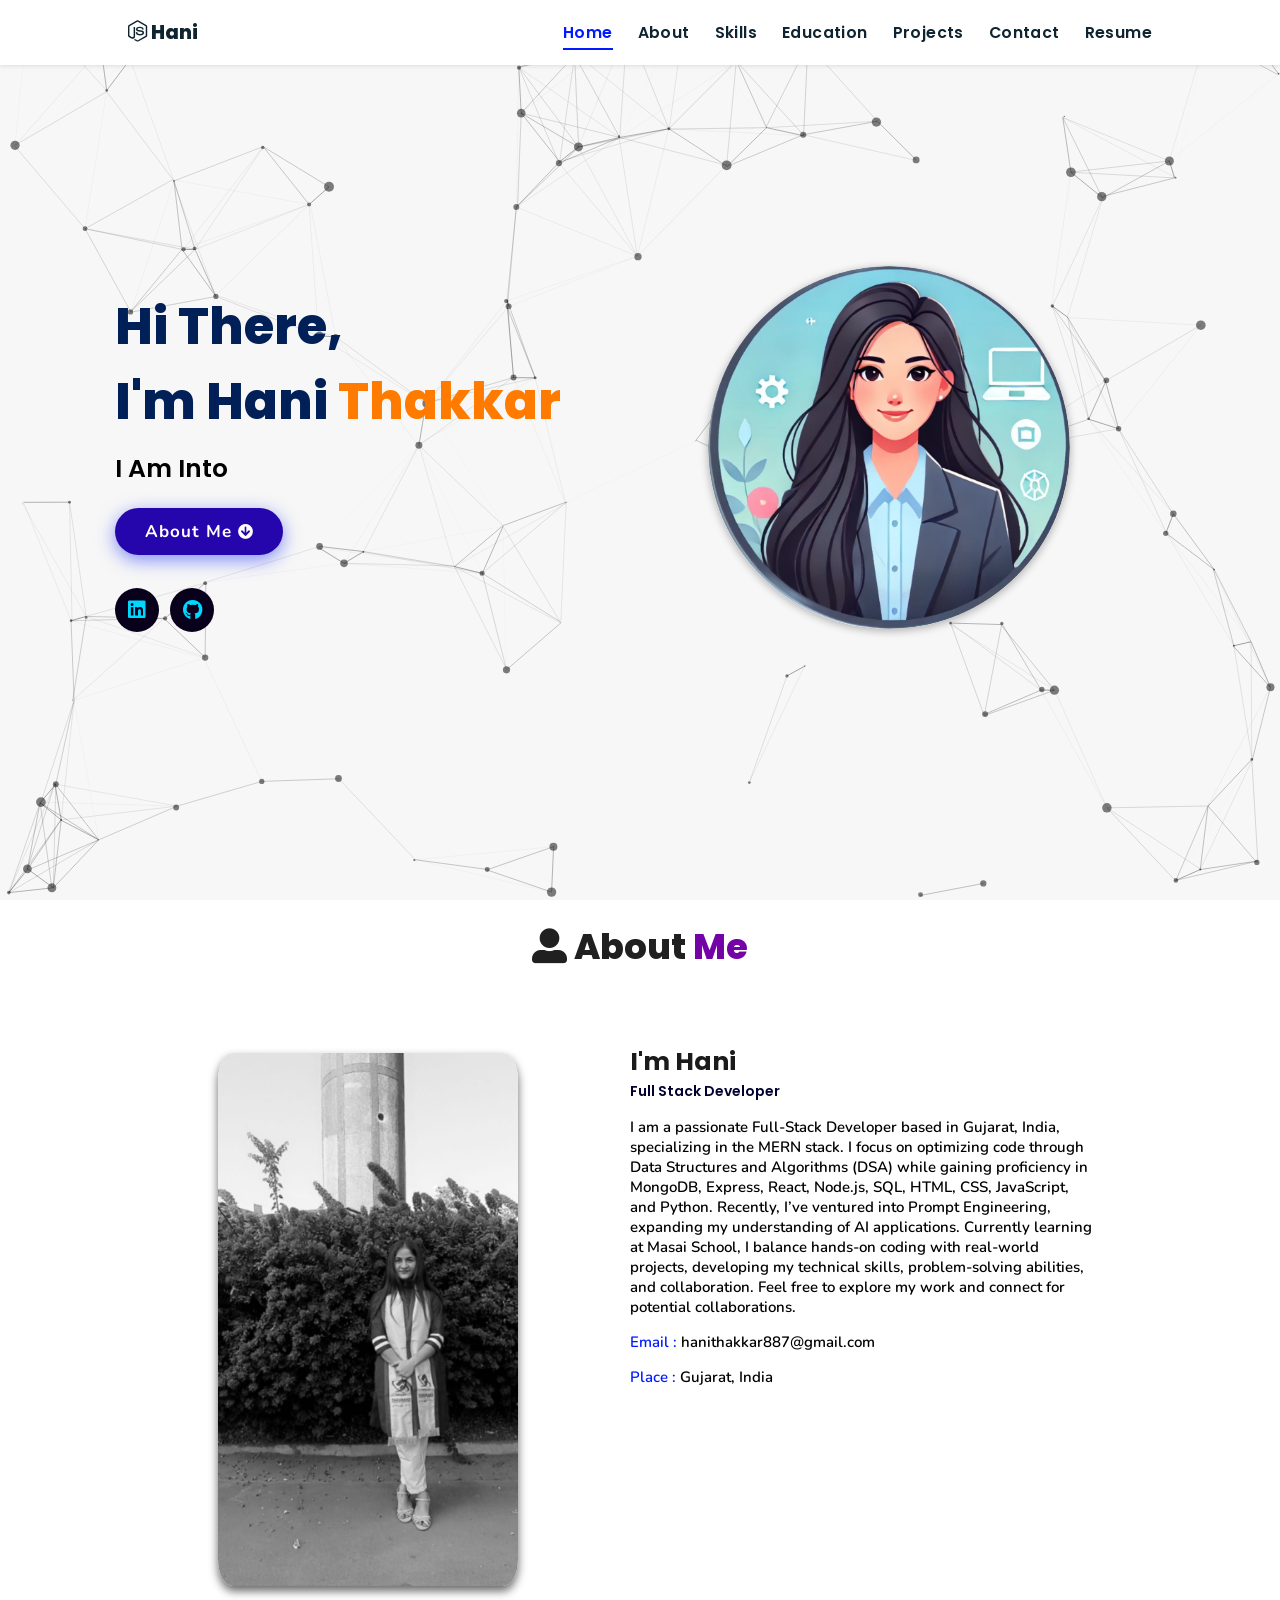
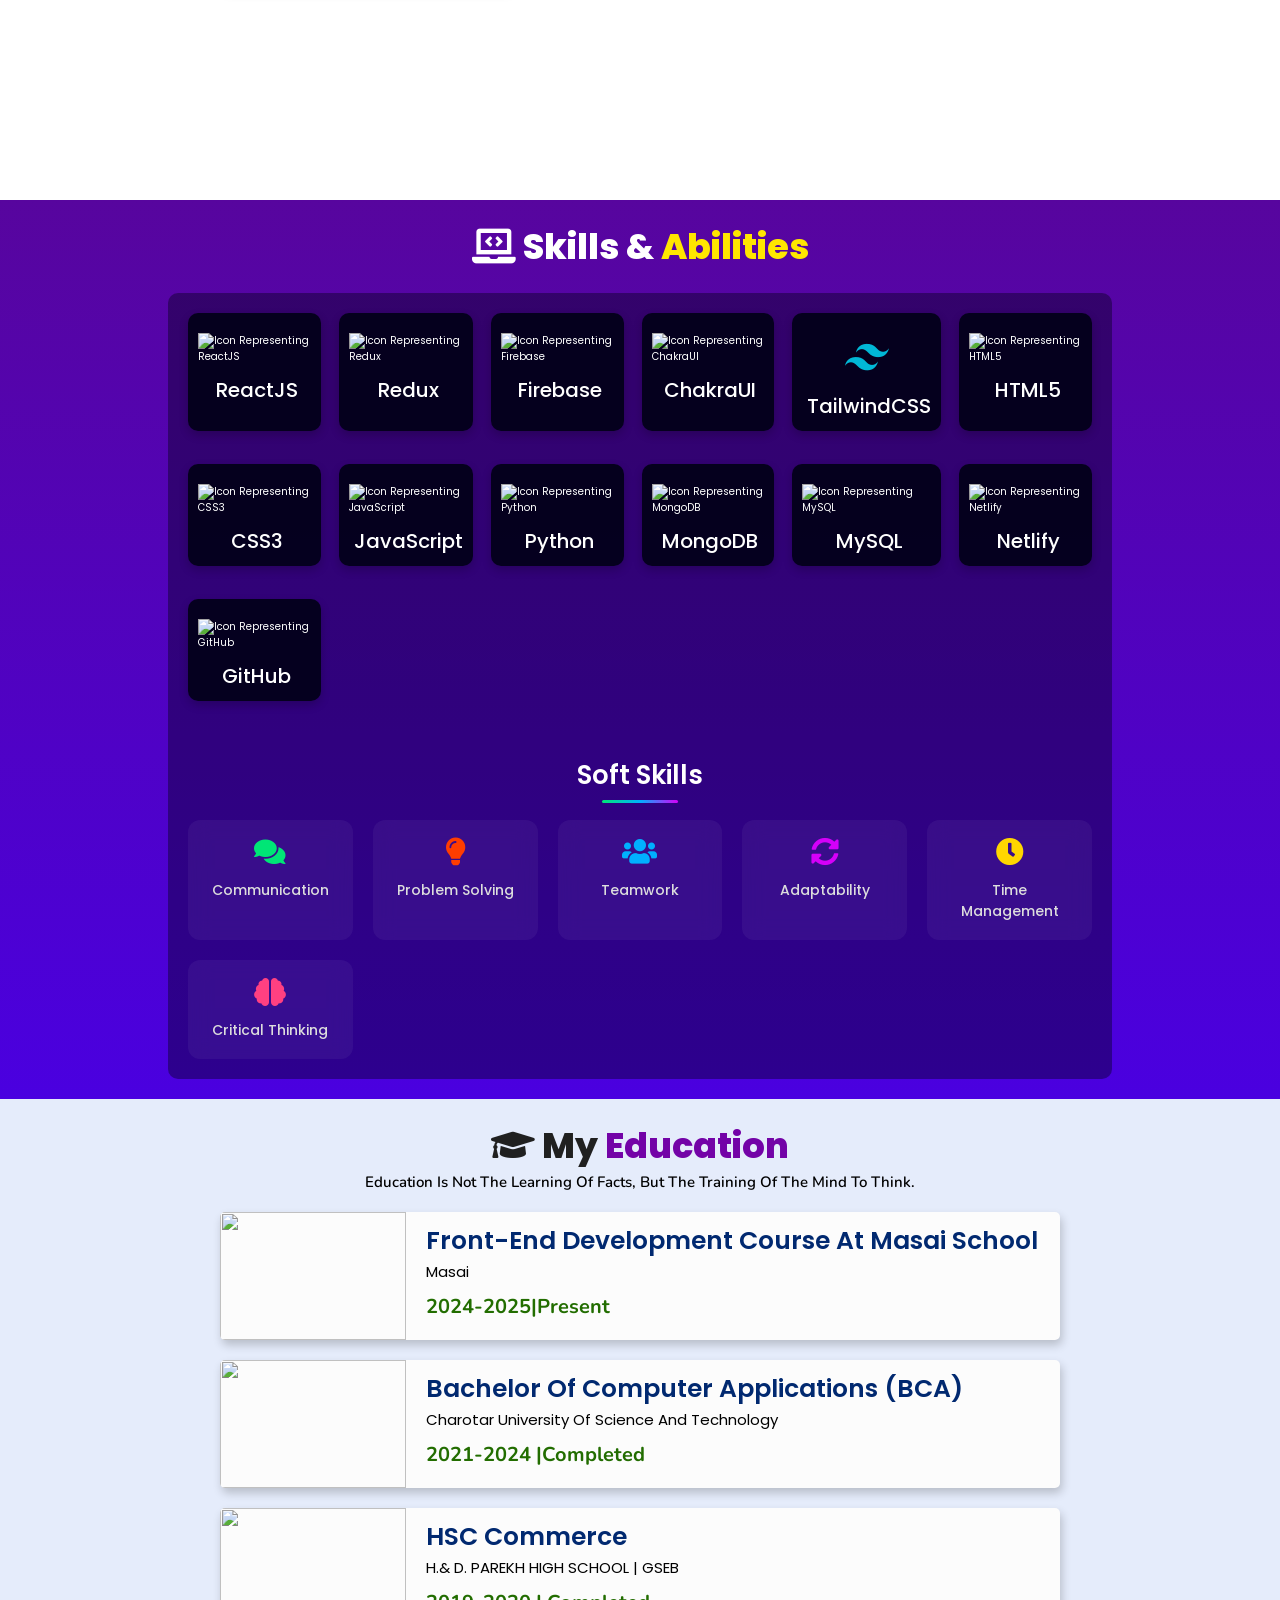
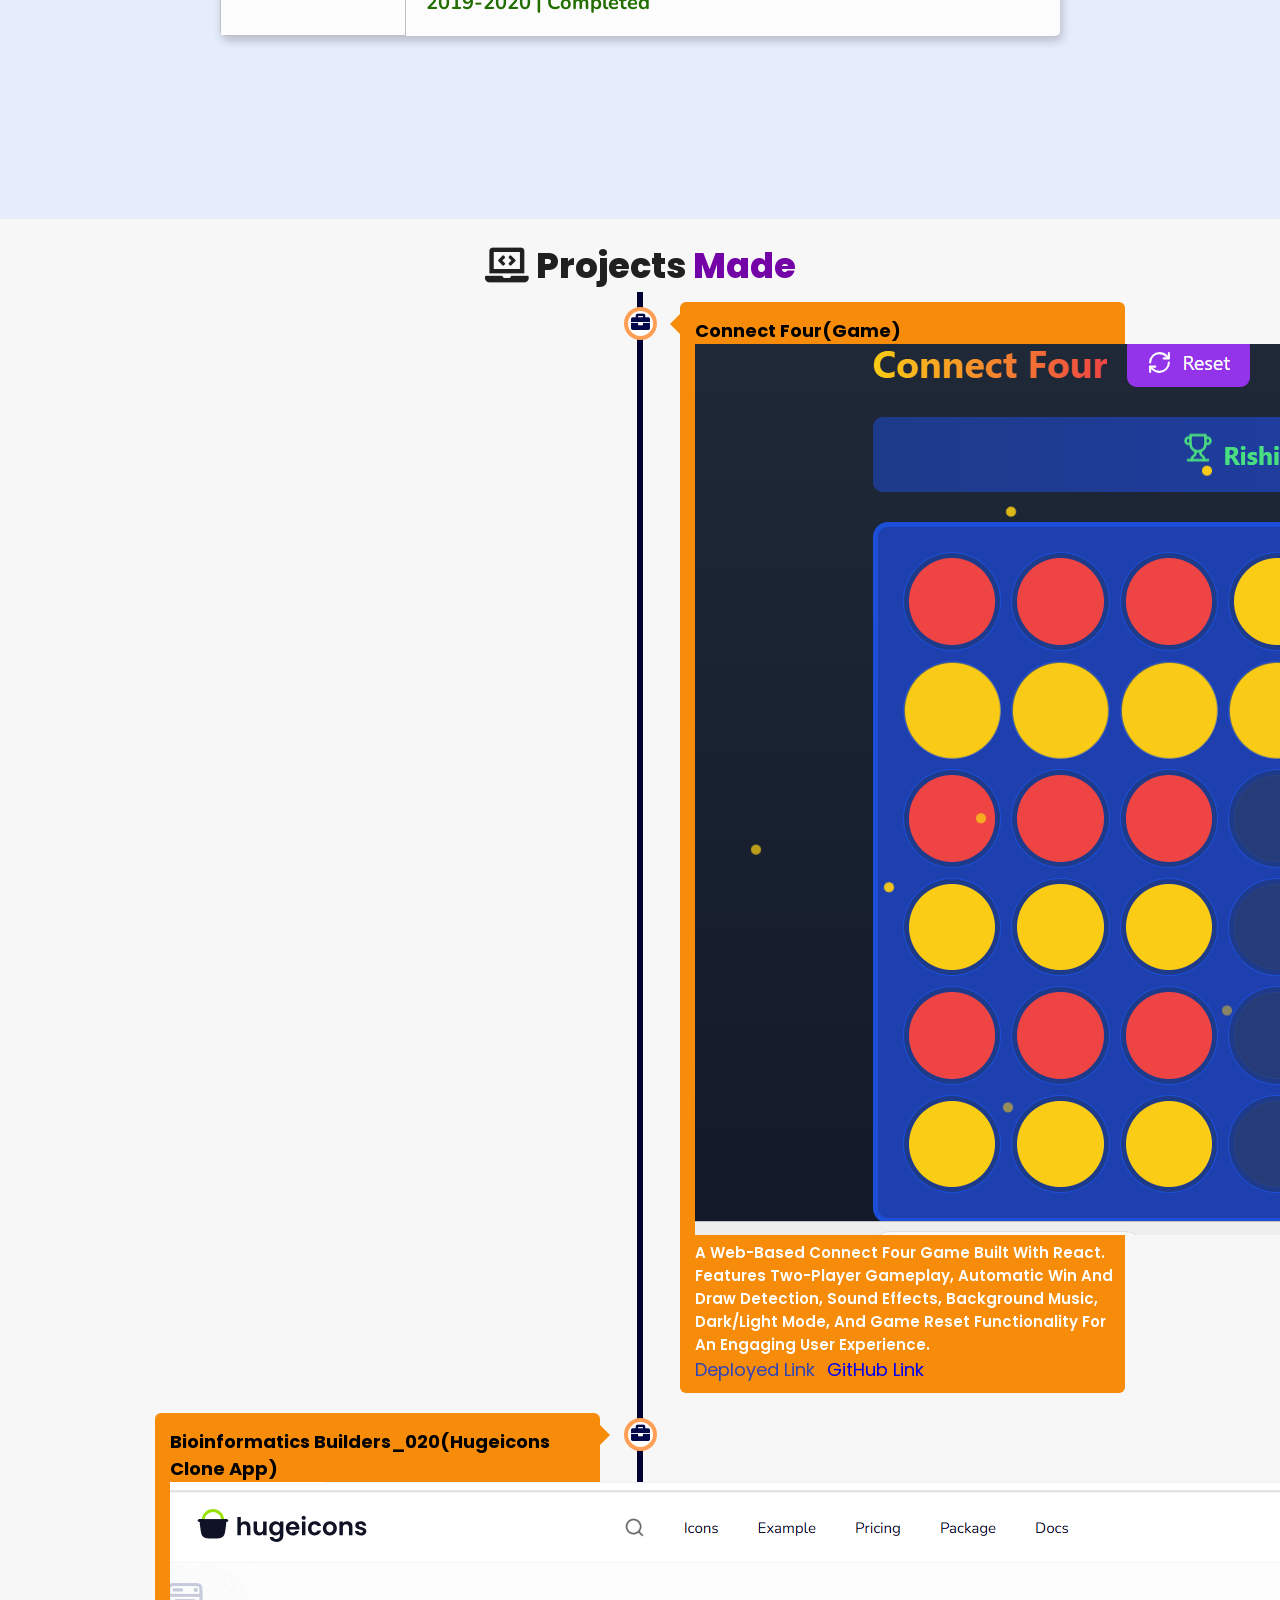
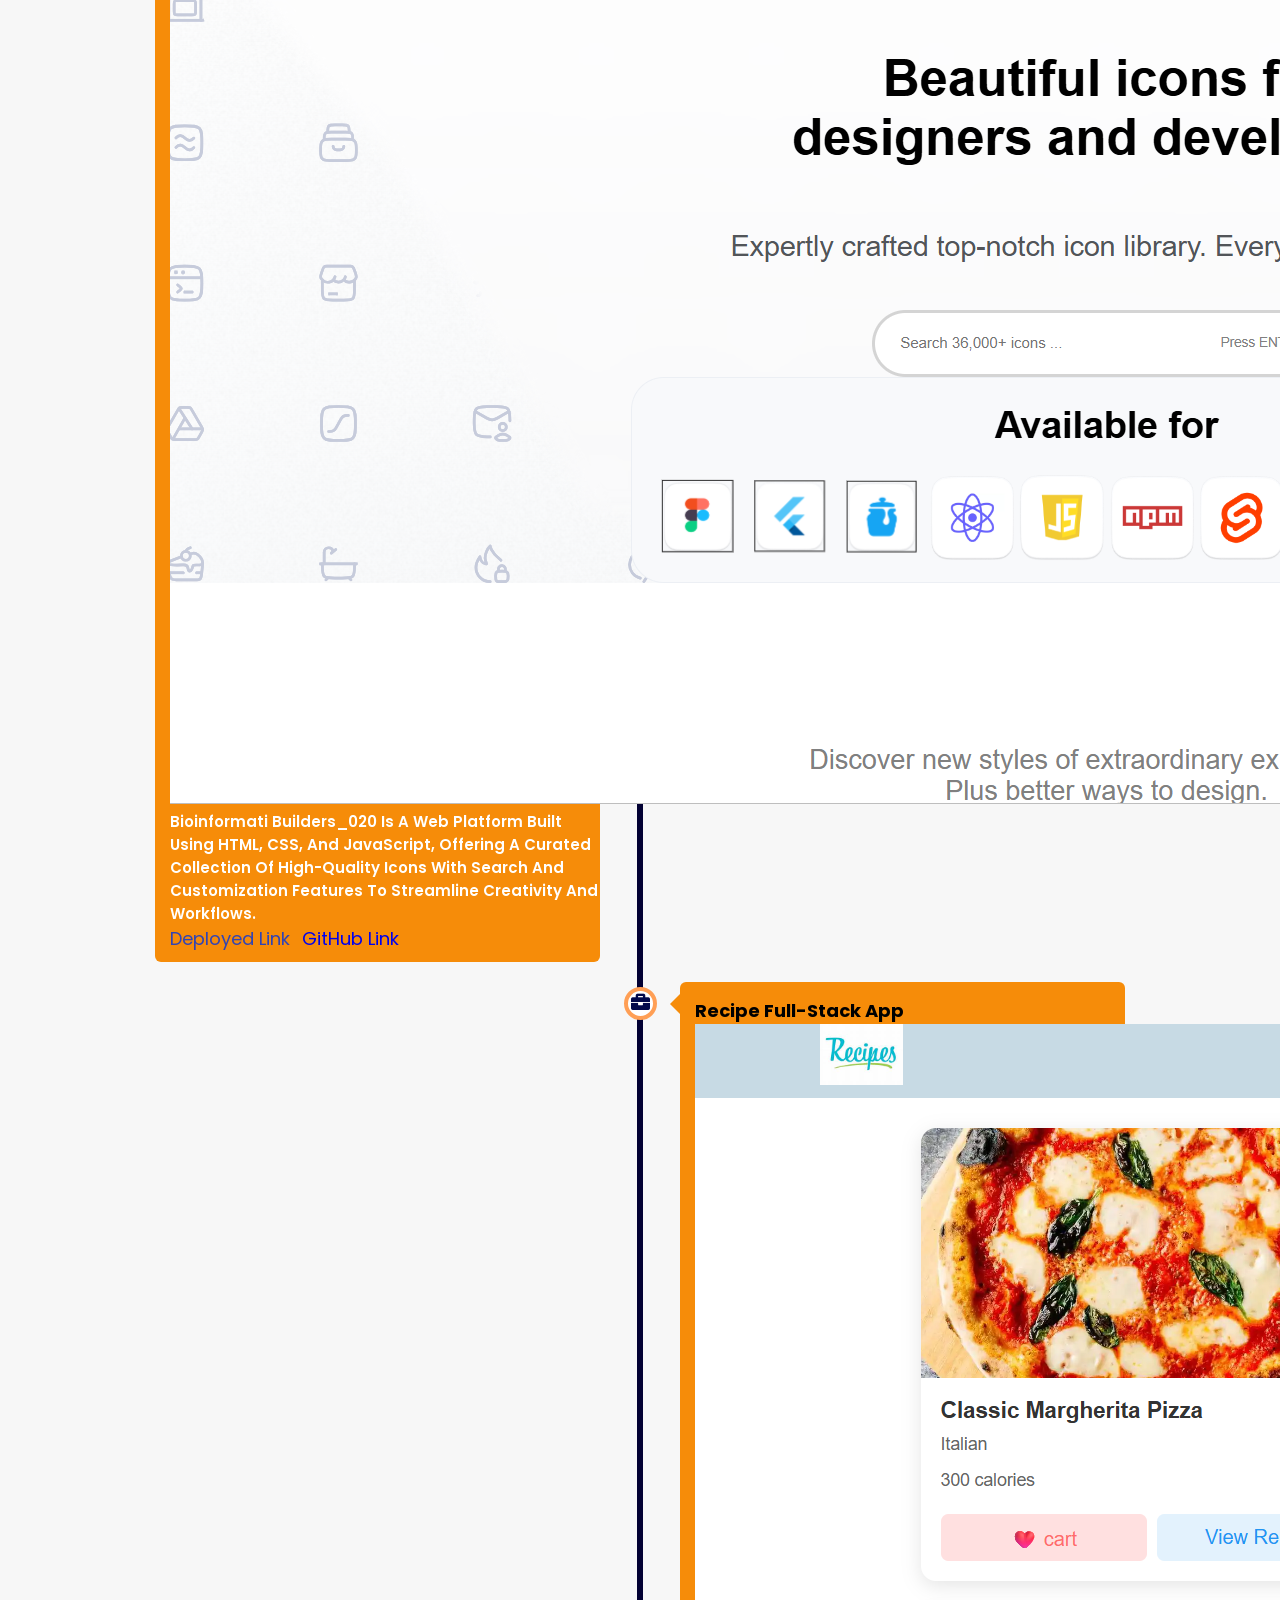
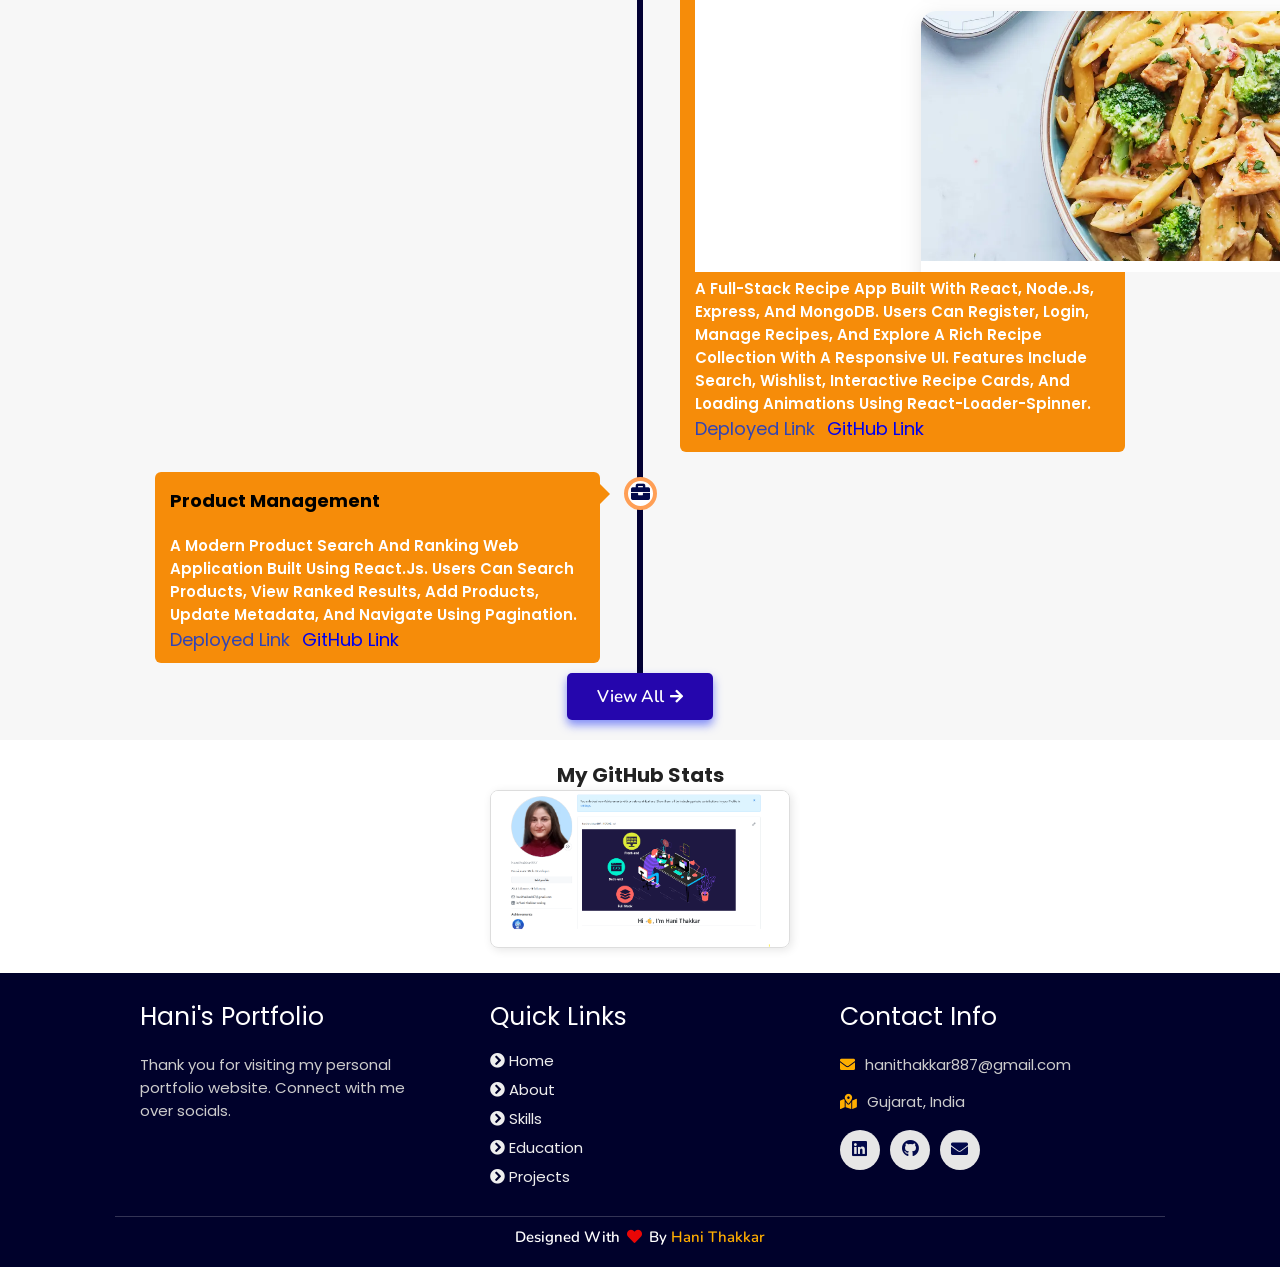
==== index.html @ 08db770b "Update index.html" ====
<!DOCTYPE html>
<html lang="en">
<head>
  <meta charset="UTF-8">
  <meta http-equiv="X-UA-Compatible" content="IE=edge">
  <meta name="viewport" content="width=device-width, initial-scale=1.0">
  <meta name="keywords" content="Hani Thakkar, portfolio, Hani, full stack dev, personal portfolio, portfolio design, portfolio website, personal portfolio" />
  <meta name="description" content="Welcome to Hani Thakkar's Portfolio. Full-Stack Web Developer and Android App Developer" />
  <!-- Custom CSS -->
  <link rel="stylesheet" href="./assets/css/style.css">
  <!-- Font Awesome -->
  <script src="https://kit.fontawesome.com/ba90694c48.js" crossorigin="anonymous"></script>
  <!-- <link rel="stylesheet" href="https://cdnjs.cloudflare.com/ajax/libs/font-awesome/5.15.3/css/all.min.css" integrity="sha512-iBBXm8fW90+nuLcSKlbmrPcLa0OT92xO1BIsZ+ywDWZCvqsWgccV3gFoRBv0z+8dLJgyAHIhR35VZc2oM/gI1w==" crossorigin="anonymous" referrerpolicy="no-referrer" /> -->
  <!-- Favicon -->
  <link id='favicon' rel="shortcut icon" href="./assets/images/favicon.jpg" type="image/x-png">
  <title>Portfolio | Hani Thakkar</title>

  <!-- <script src="https://cdn.tailwindcss.com"></script> -->
   
  <link rel="stylesheet" href="https://cdnjs.cloudflare.com/ajax/libs/font-awesome/5.15.3/css/all.min.css"></link>
  <script src="https://cdnjs.cloudflare.com/ajax/libs/three.js/r121/three.min.js"></script>
  <script src="https://cdn.jsdelivr.net/npm/vanta@latest/dist/vanta.globe.min.js"></script>
  <!-- <script src="https://cdn.tailwindcss.com"></script> -->
  <link href="https://cdn.jsdelivr.net/npm/tailwindcss@2.2.19/dist/tailwind.min.css" rel="stylesheet">

  <!-- <style>
    
    .contact-button {
            position: absolute;
            transition: transform 0.1s ease, width 0.3s ease, height 0.3s ease;
            width: 150px;
            height: 150px;
            border-radius: 50%;
            display: flex;
            align-items: center;
            justify-content: center;
            text-align: center;
            background-color: #0077ff;
            color: white;
            font-size: 1.25rem;
            font-weight: bold;
            box-shadow: 0 10px 15px rgba(0, 0, 0, 0.1);
            background: linear-gradient(45deg, #ff6b6b, #f06595, #cc5de8, #845ef7, #5c7cfa, #339af0, #22b8cf, #20c997, #51cf66, #94d82d, #fcc419, #ff922b);
            background-size: 300% 300%;
            animation: gradient 5s ease infinite;
        }

        @keyframes gradient {
            0% { background-position: 0% 50%; }
            50% { background-position: 100% 50%; }
            100% { background-position: 0% 50%; }
        }

        @media (max-width: 640px) {
            .contact-button {
                width: 100px;
                height: 100px;
                font-size: 1rem;
            }
        }

        
  </style> -->

</head>
<body >

<!-- pre loader -->
<!-- <div class="loader-container">
  <img draggable="false" src="./assets/images/preloader.gif" alt="">
</div> -->

<!-- navbar starts -->
<header>
        <a href="#home" class="logo"><i class="fab fa-node-js"></i> Hani</a>

        <div id="menu" class="fas fa-bars"></div>
        <nav class="navbar">
            <ul>
            <li><a class="active" href="#home">Home</a></li>
            <li><a href="#about">About</a></li>
            <li><a href="#skills">Skills</a></li>
            <li><a href="#education">Education</a></li>
            <!-- <li><a href="#work">Work</a></li> -->
            <li><a href="#experience">Projects</a></li>
            <li><a href="#footer">Contact</a></li>
            <li>
  <a href="https://drive.google.com/file/d/1FKOE-YZxPHnii_GoGurIw9ZRxdlHC3jR/view" target="_blank" >
    Resume
  </a>
</li>
            </ul>
        </nav>
</header>
<!-- navbar ends -->


<!-- hero section starts -->
<section class="home" id="home">
    <div id="particles-js"></div>

    <div class="content">
    <h2>Hi There,<br/> I'm Hani <span>Thakkar</span></h2>
    <p>i am into <span class="typing-text"></span></p>
    <a href="#about" class="btn"><span>About Me</span>
      <i class="fas fa-arrow-circle-down"></i>
    </a>
    <div class="socials">
        <ul class="social-icons">
          <li><a class="linkedin" aria-label="LinkedIn" href="https://www.linkedin.com/in/hani-thakkar-coding/" target="_blank"><i class="fab fa-linkedin"></i></a></li> 
          <li><a class="github" aria-label="GitHub" href="https://github.com/hanithakkar887" target="_blank"><i class="fab fa-github"></i></a></li>
          
        </ul>
      </div>
    </div>
<div class="image">
    <img draggable="false" class="tilt" src="./assets/images/profile-pic.png" alt="">
</div>
</section>
<!-- hero section ends -->


<!-- about section starts -->
<section class="about" id="about">
    <h2 class="heading"><i class="fas fa-user-alt"></i> About <span>Me</span></h2>
    
    <div class="row">

    <div class="image">
        <img draggable="false" class="tilt" src="./assets/images/profilehani3.jpeg" alt="">
    </div>
    <div class="content">
        <h3>I'm Hani</h3>
        <span class="tag">Full Stack Developer</span>
        
        <p>I am a passionate Full-Stack Developer based in Gujarat, India, specializing in the MERN stack. I focus on optimizing code through Data Structures and Algorithms (DSA) while gaining proficiency in MongoDB, Express, React, Node.js, SQL, HTML, CSS, JavaScript, and Python. Recently, I’ve ventured into Prompt Engineering, expanding my understanding of AI applications.

          Currently learning at Masai School, I balance hands-on coding with real-world projects, developing my technical skills, problem-solving abilities, and collaboration. Feel free to explore my work and connect for potential collaborations.</p>
          
        
        <div class="box-container">
            <!-- <div class="box">
              <p><span> age: </span> 20</p>
              <p><span> phone : </span> +91 XXX-XXX-XXXX</p>
            </div> -->
            <div class="box">
              <p><span> email : </span> hanithakkar887@gmail.com</p>
              <p><span> place : </span> Gujarat, India</p>
            </div>
        </div>
        
        <!-- <div class="resumebtn">
            <a href="https://drive.google.com/file/d/1oH3jp49a0objdfTEwwt9exaoiB2SP4OL/view?usp=sharing" target="_blank" class="btn"><span>Resume</span>
                <i class="fas fa-chevron-right"></i>
            </a>
        </div> -->

        <!-- <div class="resumebtn">
          <a href="https://drive.google.com/uc?export=download&id=1e2Vcb1lnvWLiLlru8Ghy1BUKiM6MG5Xx"
             class="btn">
             <span>Download Resume</span>
             <i class="fas fa-chevron-right"></i>
          </a>          
      </div> -->
      
      

    </div>
    </div>
</section>
<!-- about section ends -->

<!-- skills section starts -->
<section class="skills" id="skills">

    <h2 class="heading"><i class="fas fa-laptop-code"></i> Skills & <span>Abilities</span></h2>

    <div class="container">
          <div class="row" id="skillsContainer">

            <!-- <div class="bar">
              <div class="info">
                <img src="https://img.icons8.com/color/48/000000/adobe-xd.png"/>
                <span>AdobeXD</span>
              </div>
            </div> -->

      </div>
      <div class="soft-skills-container">
  <h3 class="soft-heading">Soft Skills</h3>

  <div class="soft-row">

    <div class="soft-box">
      <i class="fas fa-comments"></i>
      <span>Communication</span>
    </div>

    <div class="soft-box">
      <i class="fas fa-lightbulb"></i>
      <span>Problem Solving</span>
    </div>

    <div class="soft-box">
      <i class="fas fa-users"></i>
      <span>Teamwork</span>
    </div>

    <div class="soft-box">
      <i class="fas fa-sync-alt"></i>
      <span>Adaptability</span>
    </div>

    <div class="soft-box">
      <i class="fas fa-clock"></i>
      <span>Time Management</span>
    </div>

    <div class="soft-box">
      <i class="fas fa-brain"></i>
      <span>Critical Thinking</span>
    </div>

  </div>
</div>
</div>

</section>
<!-- skills section ends -->


<!-- education section starts -->
<section class="education" id="education">

  <h1 class="heading"><i class="fas fa-graduation-cap"></i> My <span>Education</span></h1>

    <p class="qoute">Education is not the learning of facts, but the training of the mind to think.</p>

    <div class="box-container">

      <div class="box">
        <div class="image">
        <img draggable="false" src="https://tse1.mm.bing.net/th?id=OIP.kZnQXrosthofncMhaysqfgHaEL&pid=Api&P=0&h=180" alt="">
        </div>
        <div class="content">
        <h3>Front-End Development Course at Masai School</h3>
        <p>Masai</p>
        <h4>2024-2025|Present</h4>
        </div>
    </div>  

    <div class="box">
        <div class="image">
        <img draggable="false" src="https://tse1.mm.bing.net/th?id=OIP.uL9zQxdfga2cnvpFxPKjjwHaFa&pid=Api&P=0&h=180" alt="">
        </div>
        <div class="content">
        <h3>Bachelor of Computer Applications (BCA)</h3>
        <p>Charotar University of Science and Technology </p>
        <h4>2021-2024 |Completed</h4>
        </div>
    </div>

    <div class="box">
      <div class="image">
      <img draggable="false" src="https://images.uniapply.com/uploads/college/image/500/4682/webp/Smt_Hasumati_Mohanlal_Parekh_High_School_7227_Building_UA_1.webp" alt="">
      </div>
      <div class="content">
      <h3>HSC commerce </h3>
      <p>H.& D. PAREKH HIGH SCHOOL | GSEB</p>
      <h4>2019-2020 | Completed</h4>
      </div>
    </div>

</div>
</section>
<!-- education section ends -->



    




<!-- work project section ends -->

<!-- experience section starts -->
<section class="experience" id="experience">

  <h2 class="heading"><i class="fas fa-laptop-code"></i> Projects <span>Made</span></h2>

  <div class="timeline">

    <div class="container right">
      <div class="content">
        <div class="tag">
         
          <h2 style="font-size: large;">Connect Four(Game)</h2>
          <img src="assets/images/projectmade/connect-four.png" alt="connect-four">
        </div>
        <div class="desc">
            <h3 style="color: white">A web-based Connect Four game built with React. Features two-player gameplay, automatic win and draw detection, sound effects, background music, dark/light mode, and game reset functionality for an engaging user experience.</h3>
            <div style="display: flex;gap: 12px;">
              <p>  <a href="https://connect-four-3d-v2.vercel.app/" target="_blank" style="font-size: large; color: #3144b5;">deployed Link</a></p>
              <p>  <a href="https://github.com/hanithakkar887/connect-four-3d-v2" target="_blank"  style="font-size: large;">GitHub Link</a></p>
            </div>
           
        </div>
      </div>
    </div>

    <div class="container left">
      <div class="content">
        <div class="tag">
          <h2 style="font-size: large;">Bioinformatics Builders_020(Hugeicons clone App)</h2>
          <img src="assets/images/projectmade/Screenshot 2025-01-24 214626.png" alt="">
        </div>
        <div class="desc">
         
            <h3 style="color: white">
              Bioinformati Builders_020 is a web platform built using HTML, CSS, and JavaScript, offering a curated collection of high-quality icons with search and customization features to streamline creativity and workflows.</h3>
            <div style="display: flex;gap: 12px;">
              <p>  <a href="https://bioinformatics-builders-020-b39.netlify.app/" target="_blank"  style="font-size: large; color: #3144b5;">deployed Link</a></p>
              <p>  <a href="https://github.com/hanithakkar887/Bioinformatics-Builder_020" target="_blank" style="font-size: large;">GitHub Link</a></p>
            </div>
           
        </div>
      </div>
    </div>

    <div class="container right">
      <div class="content">
        <div class="tag">
          <h2 style="font-size: large;">Recipe Full-Stack App</h2>
        </div>
        <div class="desc">
          <!-- <img src="assets/images/projectmade/demo (1).jpeg" alt="" class="responsive-img"/> -->
           <img src="assets/images/projectmade/recipe-app.png" alt="">
            <h3 style="color: white">A full-stack Recipe App built with React, Node.js, Express, and MongoDB. Users can register, login, manage recipes, and explore a rich recipe collection with a responsive UI. Features include search, wishlist, interactive recipe cards, and loading animations using react-loader-spinner.</h3>
            <div style="display: flex;gap: 12px;">
              <p>  <a href="https://recipe-app-fullstack.netlify.app/" target="_blank"  style="font-size: large; color: #3144b5;">deployed Link</a></p>
              <p>  <a href="https://github.com/hanithakkar887/recipe-app-clientside"  target="_blank"  style="font-size: large;">GitHub Link</a></p>
            </div>
           
        </div>
      </div>
    </div>

  
    

    <div class="container left">
      <div class="content">
        <div class="tag">
          <h2 style="font-size: large;">Product Management</h2>
          <img src="assets/images/projectmade/product-manage.png" alt="">
        </div>
        <div class="desc">
         
            <h3 style="color: white">
              A modern product search and ranking web application built using React.js. Users can search products, view ranked results, add products, update metadata, and navigate using pagination.</h3>
            <div style="display: flex;gap: 12px;">
              <p>  <a href="https://product-frontend-gamma.vercel.app/" target="_blank" style="font-size: large; color: #3144b5;">deployed Link</a></p>
              <p>  <a href="https://github.com/hanithakkar887/product-frontend" target="_blank" style="font-size: large;">GitHub Link</a></p>
            </div>
           
        </div>
      </div>
    </div> 

  <div class="morebtn">
    <a href="https://github.com/hanithakkar887" class="btn"><span>View All</span>
      <i class="fas fa-arrow-right"></i>
  </a>
  </div>

</div>

</section>
<!-- experience section ends -->

<!-- contact section starts -->
<!-- <section class="contact" id="contact">
  
  <h2 class="heading"><i class="fas fa-headset"></i> Get in <span>Touch</span></h2>

  <div class="container">
    <div class="content">
      <div class="image-box">
        <img draggable="false" src="./assets/images/contact1.png" alt="">
      </div>
    <form id="contact-form">
      
      <div class="form-group">
        <div class="field">
          <input type="text" name="name" placeholder="Name" required>
          <i class='fas fa-user'></i>
        </div>
        <div class="field">
          <input type="text" name="email" placeholder="Email" required>
          <i class='fas fa-envelope'></i>
        </div>
        <div class="field">
          <input type="text" name="phone" placeholder="Phone">
          <i class='fas fa-phone-alt'></i>
        </div>
        <div class="message">
        <textarea placeholder="Message" name="message" required></textarea>
        <i class="fas fa-comment-dots"></i>
        </div>
        </div>
      <div class="button-area">
        <button type="submit">
          Submit <i class="fa fa-paper-plane"></i></button>
      </div>
    </form>
  </div>
  </div>
</section> -->
<!-- contact section ends -->


<!-- <div  id="contact">
  <section   id="vanta-globe"  class="Background" class="contact">
    <div id="vanta-globe" class="relative h-screen flex items-center justify-center">
        <div class="absolute inset-0 flex items-center justify-center">
            <button class="contact-button">
                Get in Touch
            </button>
        </div>
    </div>
  </section>
</div> -->



<div id="github-stats">
  <h2>My GitHub Stats</h2>
  <div class="stats">
    <!-- <img src="https://github-readme-stats.vercel.app/api?username=hanithakkar887&show_icons=true&theme=radical" alt="GitHub Stats"> -->
    <!-- <img src="https://github-readme-stats.vercel.app/api/top-langs/?username=hanithakkar887&layout=compact&theme=radical" alt="Top Languages"> -->
   <a href="https://github.com/hanithakkar887" target="_blank">
  <img src="./assets/images/github-fallback.png" alt="GitHub Profile" width="300">
</a>
    <!-- <img src="https://github-readme-streak-stats.herokuapp.com/?user=hanithakkar887&theme=radical" alt="GitHub Streak Stats"> -->
    <!-- <img src="https://github-readme-streak-stats.herokuapp.com/?user=hanithakkar887&theme=radical" alt="GitHub Streak Stats"> -->
  </div>
</div>







<!-- footer section starts -->
<section class="footer" id="footer">

  <div class="box-container">

      <div class="box">
          <h3 >Hani's Portfolio</h3>
          <p>Thank you for visiting my personal portfolio website. Connect with me over socials. <br/> </p>
      </div>

      <div class="box">
          <h3>quick links</h3>
          <a href="#home"><i class="fas fa-chevron-circle-right"></i> home</a>
          <a href="#about"><i class="fas fa-chevron-circle-right"></i> about</a>
          <a href="#skills"><i class="fas fa-chevron-circle-right"></i> skills</a>
          <a href="#education"><i class="fas fa-chevron-circle-right"></i> education</a>
          <!-- <a href="#work"><i class="fas fa-chevron-circle-right"></i> work</a> -->
          <a href="#experience"><i class="fas fa-chevron-circle-right"></i> Projects</a>
      </div>

      <div class="box">
          <h3>contact info</h3>
          <!-- <p> <i class="fas fa-phone"></i>+91 XXX-XXX-XXXX</p> -->
          <p> <i class="fas fa-envelope"></i>hanithakkar887@gmail.com</p>
          <p> <i class="fas fa-map-marked-alt"></i>Gujarat, India</p>
          <div class="share">

              <a href="https://www.linkedin.com/in/hani-thakkar-coding/" class="fab fa-linkedin" aria-label="LinkedIn" target="_blank"></a>
              <a href="https://github.com/hanithakkar887" class="fab fa-github" aria-label="GitHub" target="_blank"></a>
              <a href="mailto:hanithakkar887@gmail.com" class="fas fa-envelope" aria-label="Mail" target="_blank"></a>
              
          </div>
      </div>
  </div>

  <h1 class="credit">Designed with <i class="fa fa-heart pulse"></i> by <a href="https://www.linkedin.com/in/jigar-sable"> Hani Thakkar</a></h1>

</section>
<!-- footer section ends -->


<!-- scroll top btn -->
<a href="#home" aria-label="ScrollTop" class="fas fa-angle-up" id="scroll-top"></a>
<!-- scroll back to top -->


<!-- ==== ALL MAJOR JAVASCRIPT CDNS STARTS ==== -->
<!-- jquery cdn -->
<script src="https://cdnjs.cloudflare.com/ajax/libs/jquery/3.6.0/jquery.min.js" integrity="sha512-894YE6QWD5I59HgZOGReFYm4dnWc1Qt5NtvYSaNcOP+u1T9qYdvdihz0PPSiiqn/+/3e7Jo4EaG7TubfWGUrMQ==" crossorigin="anonymous" referrerpolicy="no-referrer"></script>

<!-- typed.js cdn -->
<script src="https://cdnjs.cloudflare.com/ajax/libs/typed.js/2.0.5/typed.min.js" integrity="sha512-1KbKusm/hAtkX5FScVR5G36wodIMnVd/aP04af06iyQTkD17szAMGNmxfNH+tEuFp3Og/P5G32L1qEC47CZbUQ==" crossorigin="anonymous" referrerpolicy="no-referrer"></script>

<!-- particle.js links -->
<script src="./assets/js/particles.min.js"></script>
<script src="./assets/js/app.js"></script>

<!-- vanilla tilt.js links -->
<script src="https://cdnjs.cloudflare.com/ajax/libs/vanilla-tilt/1.7.0/vanilla-tilt.min.js" integrity="sha512-SttpKhJqONuBVxbRcuH0wezjuX+BoFoli0yPsnrAADcHsQMW8rkR84ItFHGIkPvhnlRnE2FaifDOUw+EltbuHg==" crossorigin="anonymous" referrerpolicy="no-referrer"></script>

<!-- scroll reveal anim -->
<script src="https://unpkg.com/scrollreveal"></script>

<script
      type="text/javascript"
      src="https://cdn.jsdelivr.net/npm/emailjs-com@3/dist/email.min.js"
    ></script>

<!-- ==== ALL MAJOR JAVASCRIPT CDNS ENDS ==== -->

<script src="./assets/js/script.js" defer></script>
<!-- <script src="script.js" defer></script> -->


</body>
</html>


<!-- <script>
  VANTA.GLOBE({
    el: "#vanta-globe",
            mouseControls: true,
            touchControls: true,
            gyroControls: false,
            minHeight: 200.00,
            minWidth: 200.00,
            scale: 1.00,
            scaleMobile: 2.00,
            color: 0x0077ff,
            color2: 0x00ff00,
            backgroundColor: 0xe0f7fa
  });

  const button = document.querySelector('.contact-button');
  const globe = document.getElementById('vanta-globe');

  globe.addEventListener('mousemove', (e) => {
      const rect = globe.getBoundingClientRect();
      const x = e.clientX - rect.left;
      const y = e.clientY - rect.top;
      const offsetX = (x - rect.width / 2) * 0.1;
      const offsetY = (y - rect.height / 2) * 0.1;
      button.style.transform = `translate(${offsetX}px, ${offsetY}px)`;
  });

  button.addEventListener('mouseover', () => {
      button.textContent = 'See how big this is!';
      button.style.width = '200px';
      button.style.height = '200px';
  });

  button.addEventListener('mouseout', () => {
      button.textContent = 'Get in Touch';
      button.style.width = '150px';
      button.style.height = '150px';
  });


  
  // button.addEventListener('click', () => {
  //     window.open('https://www.linkedin.com/messaging/', '_blank');
  // });


  button.addEventListener('click', () => {
    window.open('https://www.linkedin.com/in/hani-thakkar-coding/', '_blank');
});

</script> -->
---- assets/css/style.css ----
@import url("https://fonts.googleapis.com/css2?family=Poppins:wght@400;600;700&display=swap");
@import url("https://fonts.googleapis.com/css2?family=Nunito:ital,wght@0,300;0,400;0,600;0,700;1,300;1,400&display=swap");



* {
  margin: 0;
  padding: 0;
  box-sizing: border-box;
  text-decoration: none;
  outline: none;
  border: none;
  text-transform: capitalize;
  transition: all 0.2s linear;
}
html {
  font-size: 62.5%;
  overflow-x: hidden;
  scroll-behavior: smooth;
}
body {
  background: #f7f7f7;
  font-family: "Poppins", sans-serif;
}

*::selection {
  background: #2b3dda;
  color: #fff;
}

html {
  font-size: 62.5%;
  overflow-x: hidden;
}
html::-webkit-scrollbar {
  width: 0.8rem;
}
html::-webkit-scrollbar-track {
  background: rgb(235, 202, 245);
}
html::-webkit-scrollbar-thumb {
  background: #420177;
}

/* pre loader start */
.loader-container {
  position: fixed;
  top: 0;
  left: 0;
  z-index: 10000;
  background: #e6eff1;
  display: flex;
  align-items: center;
  justify-content: center;
  height: 100%;
  width: 100%;
}
.loader-container.fade-out {
  top: -120%;
}
/* pre loader end */

/* navbar starts */
header {
  position: fixed;
  top: 0;
  left: 0;
  right: 0;
  z-index: 1000;
  display: flex;
  align-items: center;
  justify-content: space-between;
  padding: 1.7rem 10%;
  height: 6.5rem;
  background-color: #fff;
  box-shadow: 0 1px 4px rgba(146, 161, 176, 0.3);
}
section {
  min-height: 100vh;
  padding: 2rem 9%;
}
.heading {
  font-size: 3.5rem;
  color: rgb(32, 32, 32);
  font-weight: 800;
  text-align: center;
}
.heading span {
  color: rgb(115, 3, 167);
}
header .logo {
  font-size: 1.9rem;
  font-weight: 800;
  text-decoration: none;
  color: #0e2431;
}
header .logo i {
  font-size: 2.2rem;
}
header .logo:hover {
  color: #fc8c05;
}
header .navbar ul {
  list-style: none;
  display: flex;
  justify-content: center;
  align-items: center;
}
header .navbar li {
  margin-left: 2.5rem;
}
header .navbar ul li a {
  font-size: 1.57rem;
  color: #0e2431;
  font-weight: 600;
  text-decoration: none;
  letter-spacing: 0.04rem;
  transition: 0.2s;
}
header .navbar ul li a.active,
header .navbar ul li a:hover {
  color: #011aff;
  border-bottom: 0.2rem solid #011aff;
  padding: 0.5rem 0;
}
/* navbar ends */

/* hamburger icon starts*/
#menu {
  font-size: 3rem;
  cursor: pointer;
  color: rgb(24, 2, 63);
  display: none;
}
@media (max-width: 768px) {
  #menu {
    display: block;
  }
  header .navbar {
    position: fixed;
    top: 6.5rem;
    right: -120%;
    width: 75%;
    height: 100%;
    text-align: left;
    align-items: flex-start;
    background-color: #0e0f31;
  }
  header .navbar ul {
    flex-flow: column;
    padding: 1rem;
  }
  header .navbar ul li {
    text-align: center;
    width: 100%;
    margin: 1rem 0;
    border-radius: 0.5rem;
    width: 26rem;
  }
  header .navbar ul li a {
    display: block;
    padding: 1rem;
    text-align: left;
    color: #fff;
    font-size: 2rem;
  }
  header .navbar ul li a.active,
  header .navbar ul li a:hover {
    padding: 1rem;
    color: #fff;
    border-radius: 0.5rem;
    border-bottom: 0.5rem solid #011aff;
  }
  .fa-times {
    transform: rotate(180deg);
  }
  header .navbar.nav-toggle {
    right: 0;
  }
}
/* hamburger icon ends */

/* hero section starts*/
.home {
  position: relative;
  display: flex;
  flex-wrap: wrap;
  gap: 1.5rem;
  min-height: 100vh;
  align-items: center;
}
.home #particles-js {
  position: absolute;
  top: 0;
  left: 0;
  height: 100%;
  width: 100%;
}
.home::before {
  content: "";
  position: absolute;
  top: 0;
  left: 0;
  height: 100%;
  width: 100%;
}
.home .content {
  flex: 1 1 40rem;
  padding-top: 1rem;
  z-index: 1;
}
.home .image {
  flex: 1 1 40rem;
  z-index: 1;
}
.home .image img {
  width: 70%;
  margin-left: 6rem;
  border-radius: 50%;
  box-shadow: 0 2px 8px rgba(0, 0, 0, 0.3);
  cursor: pointer;
}
.home .image img:hover {
  box-shadow: 0 5px 15px rgba(0, 0, 0, 0.5);
}
.home .content h2 {
  font-size: 5rem;
  font-weight: 800;
  color: #002057;
  padding-top: 0.5em;
}
.home .content h2 span {
  font-size: 5rem;
  font-weight: 800;
  color: #ff7b00;
}
.home .content p {
  font-size: 2.5rem;
  color: #000;
  font-weight: 600;
  padding: 1rem 0;
}
.home .content p span {
  font-size: 2.5rem;
  color: rgb(148, 8, 8);
  font-weight: 600;
  padding: 1rem 0;
}
.home .btn {
  margin-top: 1rem;
  position: absolute;
  line-height: 0;
  padding: 1.6rem 3rem;
  border-radius: 4em;
  transition: 0.5s;
  color: #fff;
  background: #2506ad;
  box-shadow: 0px 5px 18px rgba(48, 68, 247, 0.6);
  font-family: "Nunito", sans-serif;
}
.home .btn span {
  font-weight: 700;
  font-size: 1.7rem;
  letter-spacing: 0.1rem;
}
.home .btn i {
  margin-left: 0.3rem;
  font-size: 1.5rem;
  transition: 0.3s;
}
.home .btn:hover {
  background: #1a047e;
}
.home .btn:hover i {
  transform: translateX(5px);
}
/* social icons start */
.socials {
  position: relative;
  margin-top: 9rem;
}
.socials .social-icons {
  padding-left: 0;
  margin-bottom: 0;
  list-style: none;
}
.socials .social-icons li {
  display: inline-block;
  margin-bottom: 14px;
}
.social-icons a {
  font-size: 2rem;
  display: inline-block;
  line-height: 44px;
  color: #00d9ff;
  background-color: #09011b;
  width: 44px;
  height: 44px;
  text-align: center;
  margin-right: 8px;
  border-radius: 100%;
  -webkit-transition: all 0.2s linear;
  -o-transition: all 0.2s linear;
  transition: all 0.2s linear;
}
.social-icons a:active,
.social-icons a:focus,
.social-icons a:hover {
  color: #fff;
  background-color: #0685da;
}
.social-icons a.github:hover {
  background-color: #0e0e0e;
}
.social-icons a.twitter:hover {
  background-color: #00aced;
}
.social-icons a.linkedin:hover {
  background-color: #007bb6;
}
.social-icons a.dev:hover {
  background-color: #070707;
}
.social-icons a.instagram:hover {
  background-color: #ee00da;
}
/* social icons end */

/* hero media queries starts*/
@media (max-width: 450px) {
  .home .btn {
    margin: 4rem 0;
  }
  .socials {
    margin-top: 12rem;
  }
  .home .image img {
    margin-top: -5rem;
    /* margin-top: -12rem; */
  }
  .home .content p {
    font-size: 1.2rem;
  }
  .home .content p span {
    font-size: 2.2rem;
  }
}
/* hero media queries ends*/
/* hero section end */

/* about section starts */
.about {
  background: rgb(255, 255, 255);
}
.about .row {
  display: flex;
  flex-direction: row;
  gap: 2rem;
  flex-wrap: wrap;
  padding: 4rem;
}
.about .row .image {
  text-align: center;
  flex: 1 1 35rem;
}
.about .row .image img {
  margin: 4rem;
  width: 30rem;
  height: auto;
  border-radius: 5%;
  box-shadow: 0 5px 10px rgba(0, 0, 0, 0.6);
  mix-blend-mode: luminosity;
  transition: 0.3s;
  cursor: pointer;
}
.about .row .image img:hover {
  mix-blend-mode: normal;
}
.about .row .content {
  flex: 1 1 45rem;
  padding: 3rem;
}
.about .row .content h3 {
  color: rgb(27, 27, 27);
  font-size: 2.5rem;
}
.about .row .content .tag {
  font-size: 1.4rem;
  color: #020133;
  font-weight: 600;
  margin-top: 1rem;
}
.about .row .content p {
  font-size: 1.5rem;
  margin-top: 1.5rem;
  font-family: "Nunito";
  font-weight: 600;
  text-transform: none;
}
.about .row .content .box-container {
  display: flex;
  flex-wrap: wrap;
  gap: 1.5rem;
  font-family: "Nunito";
  font-weight: 600;
}
.about .row .content .box-container .box p {
  text-transform: none;
}
.about .row .content .box-container .box p span {
  color: #011aff;
}
.resumebtn {
  margin-top: 6rem;
}
.resumebtn .btn {
  padding: 1.7rem 3rem;
  border-radius: 0.5em;
  transition: 0.3s;
  color: #fff;
  background: #2506ad;
  box-shadow: 0px 5px 10px rgba(48, 68, 247, 0.6);
  font-family: "Nunito", sans-serif;
}
.resumebtn .btn span {
  font-weight: 600;
  font-size: 1.8rem;
  letter-spacing: 0.1rem;
}
.resumebtn .btn i {
  margin-left: 0.3rem;
  font-size: 1.2rem;
  transition: 0.3s;
}
.resumebtn .btn:hover {
  background: #1a047e;
}
.resumebtn .btn:hover i {
  transform: translateX(5px);
}
/* about media queries starts*/
@media screen and (max-width: 600px) {
  .about .row .image {
    margin-top: 2rem;
  }
  .about .row .image img {
    margin: 0 auto;
    width: 80%;
    mix-blend-mode: normal;
  }
  .about .row {
    padding: 0.5rem;
    margin-bottom: 7rem;
  }
  .about .row .content {
    padding: 1rem;
  }
  .about .row .content .box-container {
    gap: 0;
  }
}
/* about media queries ends*/
/* about section ends */

/* skills section starts */
.skills {
  min-height: 90vh;
  background: linear-gradient(to bottom, #57059e, #4a00e0);
}
.skills h2 {
  color: #fff;
}
.skills .heading span {
  color: rgb(255, 230, 0);
}
.skills .container {
  background: rgba(0, 0, 22, 0.4);
  color: #fff;
  border-radius: 1rem;
  padding: 2rem;
  width: 90%;
  margin: auto;
  margin-top: 2rem;
}
.skills .container .row {
  display: grid;
  grid-template-columns: repeat(6, 1fr);
  flex-wrap: wrap;
  gap: 1.8rem;
}
.skills .container .bar {
  margin-bottom: 15px;
  padding: 10px;
  border-radius: 1rem;
  box-shadow: 0 4px 10px rgba(0, 0, 0, 0.2);
  background: rgba(0, 0, 22, 0.9);
  transition: 0.2s;
}
.skills .container .bar:hover {
  box-shadow: 0 8px 10px rgba(0, 2, 68, 0.8) !important;
  background-color: rgba(0, 0, 0, 0.9) !important;
}
.skills .container .bar .info {
  display: flex;
  flex-direction: column;
  align-items: center;
  gap: 1rem;
  margin-top: 1rem;
}
.skills .container .bar .info i {
  font-size: 4rem;
}
.skills .container .bar .info span {
  font-size: 2rem;
  font-weight: 500;
  font-family: "Poppins";
  margin-left: 0.5rem;
}
/* skills media queries starts*/
@media screen and (max-width: 600px) {
  .skills .container {
    padding: 0;
    margin: 0;
  }
  .skills .container .row {
    grid-template-columns: repeat(2, 1fr);
    margin: 1rem;
    padding: 2rem 0.2rem 2rem 0.2rem;
    gap: 1rem;
  }
  .skills .container {
    margin-top: 5px;
    width: 100%;
  }
}
/* skills media queries ends*/
/* skills section ends */

/* education section starts */
.education {
  background: #e5ecfb;
  min-height: 80vh;
}
.education .qoute {
  font-size: 1.5rem;
  text-align: center;
  font-family: "Nunito", sans-serif;
  font-weight: 600;
  /* margin-top: 0.5rem; */
}
.education .box-container {
  display: flex;
  flex-wrap: wrap;
  justify-content: center;
  align-items: center;
  flex-direction: column;
}
.education .box-container .box {
  display: flex;
  flex-direction: row;
  width: 80%;
  border-radius: 0.5rem;
  box-shadow: 0.2rem 0.5rem 1rem rgba(0, 0, 0, 0.2);
  text-align: center;
  position: relative;
  margin-top: 2rem;
  overflow: hidden;
  transition: 0.3s;
  background: rgb(252, 252, 252);
}
.education .box-container .box:hover {
  transform: scale(1.03);
  box-shadow: 1rem 0.5rem 1.2rem rgba(0, 0, 0, 0.3);
}
.education .box-container .box .image {
  flex: 1 1 20rem;
  width: 100%;
}
.education .box-container .box img {
  object-fit: cover;
  position: relative;
  width: 100%;
  height: 100%;
}
.education .box-container .box .content {
  position: relative;
  display: flex;
  flex-direction: column;
  padding: 1rem;
  flex-wrap: wrap;
  flex: 1 1 70rem;
}
.education .box-container .box .content h3 {
  font-size: 2.5rem;
  color: #012970;
  /* padding: 0.5rem 0; */
  font-weight: 600;
  text-align: left;
  margin-left: 1rem;
}
.education .box-container .box .content p {
  font-size: 1.5rem;
  margin-left: 1rem;
  text-align: left;
}
.education h4 {
  font-size: 2rem;
  color: rgb(34, 109, 0);
  text-align: left;
  margin: 1rem;
  font-family: "Nunito", sans-serif;
  font-weight: 700;
}

/* education media queries starts*/
@media screen and (max-width: 600px) {
  .education .box-container .box {
    flex-direction: column;
    width: 100%;
  }
  .education .box-container .box .image {
    width: 100%;
    height: 25rem;
  }
  .education .box-container .box img {
    width: 100%;
  }
  .education .box-container .box .content {
    position: relative;
    display: flex;
    flex-direction: column;
    /* padding: 1rem; */
    flex-wrap: wrap;
    flex: 0;
  }
  .education .btns {
    margin-top: 2rem;
    margin-left: 1rem;
    margin-right: 1rem;
    flex-wrap: wrap;
  }
}
/* education media queries ends*/
/* education section ends */

/* work section starts */
.work {
  /* background: #010124; */
  background: linear-gradient(to bottom, #000031, #00002c);
}
.work h2 {
  color: #fff;
  padding: 1rem;
}
.work .heading span {
  color: rgb(255, 230, 0);
}
.work .box-container {
  display: flex;
  flex-wrap: wrap;
  gap: 1.5rem;
  margin: 2rem;
}
.work .box-container .box {
  flex: 1 1 30rem;
  border-radius: 0.5rem;
  box-shadow: 0 0.5rem 1rem rgba(0, 0, 0, 0.1);
  position: relative;
  overflow: hidden;
  height: 30rem;
}
.work .box-container .box img {
  height: 100%;
  width: 100%;
  object-fit: cover;
}
.work .box-container .box .content {
  height: 100%;
  width: 100%;
  position: absolute;
  top: 85%;
  left: 0;
  background: rgba(255, 255, 255, 0.9);
  display: flex;
  flex-direction: column;
}
.work .box-container .box .content .tag {
  display: flex;
  flex-direction: row;
  justify-content: space-between;
  align-items: center;
  height: 4.5rem;
  width: 100%;
  padding-left: 1rem;
  background: #ffd900;
}
.work .box-container .box .content .tag h3 {
  font-size: 2rem;
}
.work .box-container .box:hover .content {
  top: 25%;
}
.work .desc {
  margin: 2rem;
  display: flex;
  flex-direction: column;
  justify-content: center;
}
.work .desc p {
  font-size: 1.5rem;
}
.work .desc .btns {
  display: flex;
  justify-content: space-between;
  width: 100%;
  margin-top: 2rem;
}
.work .desc .btns .btn {
  line-height: 0;
  display: inline;
  padding: 1.5rem 2.5rem;
  border-radius: 0.5rem;
  font-size: 1.5rem;
  color: #fff;
  background: rgb(12, 12, 12);
  margin-right: 2rem;
}
.work .desc .btns .btn:hover {
  background: #310ae0f5;
}
.work .viewall {
  display: flex;
  justify-content: center;
}
.work .viewall .btn {
  position: relative;
  line-height: 0;
  padding: 1.6rem 3rem;
  border-radius: 0.5em;
  transition: 0.5s;
  color: rgb(255, 255, 255);
  font-weight: 700;
  border: 2px solid #fff;
  box-shadow: 0px 5px 10px rgba(65, 84, 241, 0.4);
  text-align: center;
}
.work .viewall .btn span {
  font-weight: 600;
  font-size: 1.7rem;
  font-family: "Nunito", sans-serif;
}
.work .viewall .btn i {
  margin-left: 0.3rem;
  font-size: 1.5rem;
  transition: 0.3s;
}
.work .viewall .btn:hover {
  background: #fff;
  color: #000;
}
.work .viewall .btn:hover i {
  transform: translateX(5px);
}
/* work section ends */

/* experience section starts */
.experience .timeline {
  position: relative;
  max-width: 1200px;
  margin: 0 auto;
}
.experience .timeline::after {
  content: "";
  position: absolute;
  width: 6px;
  background: #020133;
  top: 0;
  bottom: 0;
  left: 50%;
  margin-left: -3px;
  z-index: -2;
}
.experience .container {
  padding: 10px 40px;
  position: relative;
  background-color: inherit;
  width: 50%;
}
/*circles on timeline*/
.experience .container::after {
  content: "\f0b1";
  position: absolute;
  width: 25px;
  height: 25px;
  right: -17px;
  background-color: rgb(255, 255, 255);
  border: 4px solid #ff9f55;
  top: 15px;
  border-radius: 50%;
  z-index: 100;
  font-size: 1.89rem;
  text-align: center;
  font-weight: 600;
  color: #02094b;
  font-family: "Font Awesome\ 5 Free";
}
.experience .left {
  left: 0;
}
.experience .right {
  left: 50%;
}
/* arrows pointing right */
.experience .left::before {
  content: " ";
  height: 0;
  position: absolute;
  top: 22px;
  width: 0;
  z-index: 1;
  right: 30px;
  border: medium solid #f68c09;
  border-width: 10px 0 10px 10px;
  border-color: transparent transparent transparent #f68c09;
}
/* arrows pointing left  */
.experience .right::before {
  content: " ";
  height: 0;
  position: absolute;
  top: 22px;
  width: 0;
  z-index: 1;
  left: 30px;
  border: medium solid #f68c09;
  border-width: 10px 10px 10px 0;
  border-color: transparent #f68c09 transparent transparent;
}
.experience .right::after {
  left: -16px;
}
.experience .content {
  background-color: #f68c09;
  position: relative;
  border-radius: 6px;
}
.experience .content .tag {
  font-size: 1.3rem;
  padding-top: 1.5rem;
  padding-left: 1.5rem;
}
.experience .content .desc {
  margin-left: 1.5rem;
  padding-bottom: 1rem;
}
.experience .content .desc h3 {
  font-size: 1.5rem;
  font-weight: 600;
}
.experience .content .desc p {
  font-size: 1.2rem;
}
/* view all button */
.morebtn {
  display: flex;
  justify-content: center;
}
.morebtn .btn {
  position: relative;
  line-height: 0;
  padding: 1.6rem 3rem;
  border-radius: 0.5em;
  transition: 0.5s;
  color: #fff;
  background: #2506ad;
  box-shadow: 0px 5px 10px rgba(48, 68, 247, 0.6);
  text-align: center;
}
.morebtn .btn span {
  font-weight: 600;
  font-size: 1.7rem;
  font-family: "Nunito", sans-serif;
}
.morebtn .btn i {
  margin-left: 0.3rem;
  font-size: 1.5rem;
  transition: 0.3s;
}
.morebtn .btn:hover {
  background: #1a047e;
}
.morebtn .btn:hover i {
  transform: translateX(5px);
}

/* Media queries - Responsive timeline on screens less than 600px wide */
@media screen and (max-width: 600px) {
  .experience {
    min-height: 80vh;
  }
  .experience .timeline {
    margin-top: 2rem;
  }
  
  .experience .container {
    width: 100%;
    padding-left: 8rem;
    padding-right: 2rem;
  }
  .experience .container::after {
    font-size: 2.2rem;
  }
  .experience .container::before {
    left: 61px;
    border: medium solid #f68c09;
    border-width: 10px 10px 10px 0;
    border-color: transparent #f68c09 transparent transparent;
  }
  .experience .left::after {
    left: 15px;
  }
  .experience .right::after {
    left: 15px;
  }
  .experience .right {
    left: 0%;
  }
  .morebtn {
    margin-top: 3rem;
  }
}
/* experience media queries ends */
/* experience section ends */

/* contact section starts */
.contact {
  background: #697da7;
  min-height: 60vh;
}
.contact .container {
  max-width: 1050px;
  width: 100%;
  background: #fff;
  border-radius: 1.5rem;
  margin: 2rem 5rem;
  box-shadow: 0 5px 10px rgba(0, 0, 0, 0.15);
}
.contact .container .content {
  display: flex;
  align-items: center;
  justify-content: space-between;
  padding: 2.5rem 2rem;
}
.contact .content .image-box {
  max-width: 60%;
  margin-left: 4rem;
}
.contact .content .image-box img {
  width: 100%;
  height: 40rem;
  position: relative;
}
.contact .content form {
  width: 45%;
  margin-right: 3.5rem;
}
form .form-group {
  display: flex;
  flex-direction: column;
  justify-content: center;
}
.form-group .field {
  height: 50px;
  display: flex;
  position: relative;
  margin: 1rem;
  width: 100%;
}
form i {
  position: absolute;
  top: 50%;
  left: 18px;
  color: rgb(51, 51, 51);
  font-size: 17px;
  pointer-events: none;
  transform: translateY(-50%);
}
form .field input,
form .message textarea {
  width: 100%;
  height: 100%;
  outline: none;
  padding: 0 16px 0 48px;
  font-size: 16px;
  font-family: "Poppins", sans-serif;
  border-radius: 5px;
  border: 1px solid rgb(51, 51, 51);
  background: #e5ecfb;
}
.field input::placeholder,
.message textarea::placeholder {
  color: rgb(51, 51, 51);
}
.field input:focus,
.message textarea:focus {
  padding-left: 47px;
  border: 2px solid rgb(115, 3, 167);
}
.field input:focus ~ i,
.message textarea:focus ~ i {
  color: rgb(115, 3, 167);
}
form .message {
  position: relative;
  margin: 1rem;
  width: 100%;
}
form .message i {
  top: 25px;
  font-size: 20px;
  left: 15px;
}
form .message textarea {
  min-height: 130px;
  max-height: 230px;
  max-width: 100%;
  min-width: 100%;
  padding: 12px 20px 0 48px;
}
form .message textarea::-webkit-scrollbar {
  width: 0px;
}
form .button-area {
  display: flex;
  float: right;
  flex-direction: row-reverse;
}
.button-area button {
  color: #fff;
  border: none;
  outline: none;
  font-size: 1.8rem;
  cursor: pointer;
  border-radius: 5px;
  padding: 13px 25px;
  background: #2506ad;
  box-shadow: 0px 5px 10px rgba(48, 68, 247, 0.6);
  transition: 0.3s ease;
  font-family: "Nunito", sans-serif;
}
.button-area button:hover {
  background: #421cecf5;
}
.button-area span {
  font-size: 17px;
  padding: 1rem;
  display: none;
}
.button-area button i {
  position: relative;
  top: 6px;
  left: 2px;
  font-size: 1.5rem;
  transition: 0.3s;
  color: #fff;
}
.button-area button:hover i {
  left: 8px;
}
/* contact section media queries starts */
@media (max-width: 900px) {
  .contact {
    min-height: 70vh;
  }
  .contact .container {
    margin: 3rem 0 2rem 0;
  }
  .contact .container .content {
    padding: 18px 12px;
  }
  .contact .content .image-box {
    display: none;
  }
  .contact .content form {
    width: 100%;
    margin-right: 2rem;
  }
}
/* contact section media queries ends */
/* contact section ends */

/* footer section starts */
.footer {
  min-height: auto;
  height:max-content;
  padding-top: 0;
  background: rgb(0, 1, 43);
}
.footer .box-container {
  display: flex;
  justify-content: center;
  flex-wrap: wrap;
}
.footer .box-container .box {
  flex: 1 1 25rem;
  margin: 2.5rem;
}
.footer .box-container .box h3 {
  font-size: 2.5rem;
  color: #fff;
  padding-bottom: 1rem;
  font-weight: normal;
}
.footer .box-container .box p {
  font-size: 1.5rem;
  color: #ccc;
  padding: 0.7rem 0;
  text-transform: none;
}
.footer .box-container .box p i {
  padding-right: 1rem;
  color: #ffae00;
}
.footer .box-container .box a {
  font-size: 1.5rem;
  color: rgb(238, 238, 238);
  padding: 0.3rem 0;
  display: block;
}
.footer .box-container .box a:hover {
  color: #ffae00;
}
.footer .box-container .box .share {
  display: flex;
  flex-wrap: wrap;
  padding: 1rem 0;
}
.footer .box-container .box .share a {
  height: 4rem;
  width: 4rem;
  padding: 1rem;
  text-align: center;
  border-radius: 5rem;
  font-size: 1.7rem;
  margin-right: 1rem;
  transition: 0.2s;
  background: rgb(230, 230, 230);
  color: #02094b;
  border: none;
}
.footer .box-container .box .share a:hover {
  background: transparent;
  transform: scale(0.98);
  border: 0.1rem solid rgb(180, 178, 178);
  color: #ffae00;
}
.footer .credit {
  padding: 1rem 0 0 0;
  text-align: center;
  font-size: 1.5rem;
  font-family: "Nunito", sans-serif;
  font-weight: 600;
  color: #fff;
  border-top: 0.1rem solid #fff3;
}
.footer .credit a {
  color: #ffae00;
}
.footer .fa {
  color: #e90606;
  margin: 0 0.3rem;
  font-size: 1.5rem;
  animation: pound 0.35s infinite alternate;
}
@-webkit-keyframes pound {
  to {
    transform: scale(1.1);
  }
}
@keyframes pound {
  to {
    transform: scale(1.1);
  }
}
@media (max-width: 450px) {
  .footer .box-container .box {
    margin: 1.5rem;
  }
  .footer .box-container .box p {
    padding: 0.7rem;
  }
  .footer .box-container .box .share a {
    padding: 1.2rem;
  }
}
/* footer section ends */

/* common media queries starts*/
@media (max-width: 450px) {
  html {
    font-size: 55%;
  }
  body {
    padding-right: 0;
  }
  section {
    padding: 2rem;
  }
}
/* common media queries ends*/

/* scroll top starts */
#scroll-top {
  position: fixed;
  top: -140%;
  right: 2rem;
  padding: 1rem 1.5rem;
  font-size: 2rem;
  background: #ffae00;
  color: rgb(13, 0, 44);
  border-radius: 50%;
  transition: 1s linear;
  z-index: 1000;
}
#scroll-top.active {
  top: calc(100% - 12rem);
}
/* scroll top ends */


@media screen and (min-width: 600px) and (max-width: 950px) {
  .about .row {
    flex-direction: column;
    padding: 2rem;
  }
  .about .row .image {
    margin-top: 2rem;
    text-align: center;
  }
  .about .row .image img {
    margin: 0 auto;
    width: 80%;
    mix-blend-mode: normal;
  }
  .about .row .content {
    padding: 1rem;
  }
  .about .row .content .box-container {
    gap: 0;
  }

  .skills .container {
    padding: 0;
    margin: 0;
  }
  .skills .container .row {
    grid-template-columns: repeat(3, 1fr);
    margin: 1rem;
    padding: 2rem 0.2rem 2rem 0.2rem;
    gap: 1rem;
  }
  .skills .container {
    margin-top: 5px;
    width: 100%;
  }

  .education .box-container .box {
    flex-direction: column;
    width: 100%;
  }
  .education .box-container .box .image {
    width: 100%;
    height: 25rem;
  }
  .education .box-container .box img {
    width: 100%;
  }
  .education .box-container .box .content {
    position: relative;
    display: flex;
    flex-direction: column;
    flex-wrap: wrap;
    flex: 0;
  }
  .education .btns {
    margin-top: 2rem;
    margin-left: 1rem;
    margin-right: 1rem;
    flex-wrap: wrap;
  }

  .experience .timeline {
    margin-top: 2rem;
  }
  .experience .timeline::after {
    left: 31px;
  }
  .experience .container {
    width: 100%;
    padding-left: 8rem;
    padding-right: 2rem;
  }
  .experience .container::after {
    font-size: 2.2rem;
  }
  .experience .container::before {
    left: 61px;
    border: medium solid #f68c09;
    border-width: 10px 10px 10px 0;
    border-color: transparent #f68c09 transparent transparent;
  }
  .experience .left::after {
    left: 15px;
  }
  .experience .right::after {
    left: 15px;
  }
  .experience .right {
    left: 0%;
  }
  .morebtn {
    margin-top: 3rem;
  }

  .contact .container {
    margin: 3rem 0 2rem 0;
  }
  .contact .container .content {
    padding: 18px 12px;
  }
  .contact .content .image-box {
    display: none;
  }
  .contact .content form {
    width: 100%;
    margin-right: 2rem;
  }}



  
  @media (max-width: 300px) {
    /* Global adjustments */
    html {
        font-size: 50%;
    }
    body {
        margin: 0;
        padding: 0;
    }
    section {
        padding: 1rem;
    }

    /* Navbar adjustments */
    header {
        padding: 1rem 5%;
        height: 5rem;
    }
    header .logo {
        font-size: 1.5rem;
    }
    header .navbar ul li a {
        font-size: 1.2rem;
    }
    #menu {
        font-size: 2.5rem;
    }

    /* Home section adjustments */
    .home .content h2 {
        font-size: 3rem;
    }
    .home .content h2 span {
        font-size: 3rem;
    }
    .home .content p {
        font-size: 1.5rem;
    }
    .home .content p span {
        font-size: 1.5rem;
    }
    .home .image img {
        width: 50%;
        margin-left: 3rem;
    }
    .home .btn {
        padding: 1rem 2rem;
        font-size: 1.2rem;
    }
    .home .btn span {
        font-size: 1.2rem;
    }
    .home .btn i {
        font-size: 1rem;
    }
    .social-icons a {
        font-size: 1.5rem;
        width: 35px;
        height: 35px;
        line-height: 35px;
    }

    /* About section adjustments */
    .about .row {
        padding: 1rem;
    }
    .about .row .image img {
        width: 100%;
        margin: 0;
    }
    .about .row .content {
        padding: 1rem;
    }
    .about .row .content h3 {
        font-size: 1.5rem;
    }
    .about .row .content p {
        font-size: 1rem;
    }

    /* Skills section adjustments */
    .skills .container {
        padding: 1rem;
    }
    .skills .container .row {
        grid-template-columns: repeat(1, 1fr);
        gap: 1rem;
    }
    .skills .container .bar .info i {
        font-size: 2rem;
    }
    .skills .container .bar .info span {
        font-size: 1rem;
    }

    /* Education section adjustments */
    .education .box-container .box {
        flex-direction: column;
        width: 100%;
    }
    .education .box-container .box .image {
        width: 100%;
        height: auto;
    }
    .education .box-container .box img {
        width: 100%;
    }
    .education .box-container .box .content {
        padding: 1rem;
    }
    .education .box-container .box .content h3 {
        font-size: 1.5rem;
    }
    .education .box-container .box .content p {
        font-size: 1rem;
    }

    /* Work section adjustments */
    .work .box-container {
        flex-direction: column;
        gap: 1rem;
    }
    .work .box-container .box {
        height: auto;
    }
    .work .box-container .box .content {
        top: 70%;
    }
    .work .box-container .box .content .tag h3 {
        font-size: 1.5rem;
    }
    .work .desc p {
        font-size: 1rem;
    }
    .work .desc .btns .btn {
        padding: 1rem 1.5rem;
        font-size: 1rem;
    }

    /* Experience section adjustments */
    .experience .timeline::after {
        left: 20px;
    }
    .experience .container {
        width: 100%;
        padding: 1rem;
    }
    .experience .container::after {
        right: -10px;
    }
    .experience .left::before,
    .experience .right::before {
        top: 10px;
    }
    .experience .content {
        padding: 1rem;
    }
    .experience .content .tag {
        font-size: 1rem;
    }
    .experience .content .desc h3 {
        font-size: 1.2rem;
    }
    .experience .content .desc p {
        font-size: 1rem;
    }

    /* Contact section adjustments */
    .contact .container {
        margin: 1rem;
        padding: 1rem;
    }
    .contact .content {
        flex-direction: column;
        padding: 1rem;
    }
    .contact .content .image-box {
        display: none;
    }
    .contact .content form {
        width: 100%;
        margin: 0;
    }
    .form-group .field,
    .form-group .message {
        margin: 0.5rem 0;
    }
    .form-group .field input,
    .form-group .message textarea {
        font-size: 1rem;
    }
    .button-area button {
        font-size: 1rem;
        padding: 0.8rem 1.5rem;
    }

    /* Footer section adjustments */
    .footer {
        padding: 1rem 0;
    }
    .footer .box-container {
        flex-direction: column;
        padding: 1rem;
    }
    .footer .box-container .box {
        margin: 1rem 0;
    }
    .footer .box-container .box h3 {
        font-size: 1.5rem;
    }
    .footer .box-container .box p,
    .footer .box-container .box a {
        font-size: 1rem;
    }
    .footer .box-container .box .share a {
        width: 35px;
        height: 35px;
        font-size: 1.2rem;
    }
    .footer .credit {
        font-size: 1rem;
    }
}








@media (max-width: 240px) {
  /* Global adjustments */
  html {
      font-size: 50%;
  }
  body {
      margin: 0;
      padding: 0;
  }
  section {
      padding: 1rem;
  }

  /* Navbar adjustments */
  header {
      padding: 1rem 5%;
      height: 5rem;
  }
  header .logo {
      font-size: 1.5rem;
  }
  header .navbar ul li a {
      font-size: 1.2rem;
  }
  #menu {
      font-size: 2.5rem;
  }

  
  

  /* Home section adjustments */
  .home .content h2 {
      font-size: 3rem;
  }
  .home .content h2 span {
      font-size: 3rem;
  }
  .home .content p {
      font-size: 1.5rem;
  }
  .home .content p span {
      font-size: 1.5rem;
  }
  .home .image img {
      width: 50%;
      margin-left: 3rem;
  }
  .home .btn {
      padding: 1rem 2rem;
      font-size: 1.2rem;
  }
  .home .btn span {
      font-size: 1.2rem;
  }
  .home .btn i {
      font-size: 1rem;
  }
  .social-icons a {
      font-size: 1.5rem;
      width: 35px;
      height: 35px;
      line-height: 35px;
  }

  /* About section adjustments */
  .about .row {
      padding: 1rem;
  }
  .about .row .image img {
      width: 100%;
      margin: 0;
  }
  .about .row .content {
      padding: 1rem;
  }
  .about .row .content h3 {
      font-size: 1.5rem;
  }
  .about .row .content p {
      font-size: 1rem;
  }

  .btn {
    margin-top: 1rem;
    line-height: 0;
    padding: 1rem 2rem; 
    border-radius: 4em;
    transition: 0.5s;
    color: #fff;
    background: #2506ad;
    box-shadow: 0px 5px 18px rgba(48, 68, 247, 0.6);
    font-family: "Nunito", sans-serif;
    display: inline-flex;
    align-items: center;
    justify-content: center;
    text-decoration: none; 
    font-size: 1.2rem; 
}
.btn span {
    font-weight: 700;
    font-size: 1.2rem; 
    letter-spacing: 0.1rem;
}
.btn i {
    margin-left: 0.3rem;
    font-size: 1rem; 
    transition: 0.3s;
}
.btn:hover {
    background: #1a047e;
}
.btn:hover i {
    transform: translateX(5px);
}

  /* Skills section adjustments */
  .skills .container {
      padding: 1rem;
  }
  .skills .container .row {
      grid-template-columns: repeat(1, 1fr);
      gap: 1rem;
  }
  .skills .container .bar .info i {
      font-size: 2rem;
  }
  .skills .container .bar .info span {
      font-size: 1rem;
  }

  /* Education section adjustments */
  .education .box-container .box {
      flex-direction: column;
      width: 100%;
  }
  .education .box-container .box .image {
      width: 100%;
      height: auto;
  }
  .education .box-container .box img {
      width: 100%;
  }
  .education .box-container .box .content {
      padding: 1rem;
  }
  .education .box-container .box .content h3 {
      font-size: 1.5rem;
  }
  .education .box-container .box .content p {
      font-size: 1rem;
  }



  /* Work section adjustments */
  .work .box-container {
      flex-direction: column;
      gap: 1rem;
  }
  .work .box-container .box {
      height: auto;
  }
  .work .box-container .box .content {
      top: 70%;
  }
  .work .box-container .box .content .tag h3 {
      font-size: 1.5rem;
  }
  .work .desc p {
      font-size: 1rem;
  }
  .work .desc .btns .btn {
      padding: 1rem 1.5rem;
      font-size: 1rem;
  }

  /* Experience section adjustments */
  .experience .timeline::after {
      left: 20px;
  }
  .experience .container {
      width: 100%;
      padding: 1rem;
  }
  .experience .container::after {
      right: -10px;
  }
  .experience .left::before,
  .experience .right::before {
      top: 10px;
  }
  .experience .content {
      padding: 1rem;
  }
  .experience .content .tag {
      font-size: 1rem;
  }
  .experience .content .desc h3 {
      font-size: 1.2rem;
  }
  .experience .content .desc p {
      font-size: 1rem;
  }


  .experience .timeline::after {
    left: 20px;
}
.experience .container {
    width: 100%;
    padding: 1rem;
}
.experience .container::after {
    right: -10px;
}
.experience .left::before,
.experience .right::before {
    top: 10px;
}
.experience .content {
    padding: 1rem;
}
.experience .content .tag {
    font-size: 1rem;
}
.experience .content .desc h3 {
    font-size: 1.2rem;
}
.experience .content .desc p {
    font-size: 1rem;
}

  /* Contact section adjustments */
  .contact .container {
      margin: 1rem;
      padding: 1rem;
  }
  .contact .content {
      flex-direction: column;
      padding: 1rem;
  }
  .contact .content .image-box {
      display: none;
  }
  .contact .content form {
      width: 100%;
      margin: 0;
  }
  .form-group .field,
  .form-group .message {
      margin: 0.5rem 0;
  }
  .form-group .field input,
  .form-group .message textarea {
      font-size: 1rem;
  }
  .button-area button {
      font-size: 1rem;
      padding: 0.8rem 1.5rem;
  }

  /* Footer section adjustments */
  .footer {
      padding: 1rem 0;
  }
  .footer .box-container {
      flex-direction: column;
      padding: 1rem;
  }
  .footer .box-container .box {
      margin: 1rem 0;
  }
  .footer .box-container .box h3 {
      font-size: 1.5rem;
  }
  .footer .box-container .box p,
  .footer .box-container .box a {
      font-size: 1rem;
  }
  .footer .box-container .box .share a {
      width: 35px;
      height: 35px;
      font-size: 1.2rem;
  }
  .footer .credit {
      font-size: 1rem;
  }}


  html, body {
    overflow-x: hidden;
  }


  section, .home, header {
    width: 100%;
  }







  #github-stats {
    text-align: center;
    padding: 2rem;
    background-color: #ffffff;
    color: #333;
  }
  
  #github-stats h2 {
    font-size: 2rem;
    color: #222;
    font-weight: bold;
    opacity: 0;
    animation: fadeIn 1s ease-in-out forwards;
  }
  
  #github-stats .stats {
    display: flex;
    flex-wrap: wrap;
    justify-content: center;
    gap: 1rem;
    opacity: 0;
    animation: slideUp 1s ease-in-out 0.5s forwards;
  }
  
  #github-stats .stats img {
    max-width: 100%;
    height: auto;
    border-radius: 8px;
    border: 1px solid #ddd;
    box-shadow: 2px 2px 10px rgba(0, 0, 0, 0.1);
    transition: transform 0.3s ease-in-out, box-shadow 0.3s ease-in-out;
  }
  
  #github-stats .stats img:hover {
    transform: scale(1.05);
    box-shadow: 4px 4px 15px rgba(0, 0, 0, 0.2);
  }
  
  /* Fade-in Animation */
  @keyframes fadeIn {
    from {
      opacity: 0;
      transform: translateY(-10px);
    }
    to {
      opacity: 1;
      transform: translateY(0);
    }
  }
  
  /* Slide-up Animation */
  @keyframes slideUp {
    from {
      opacity: 0;
      transform: translateY(20px);
    }
    to {
      opacity: 1;
      transform: translateY(0);
    }
  }




/* Container spacing */
.soft-skills-container {
  margin-top: 40px;
  text-align: center;
}

/* Heading style */
.soft-heading {
  font-size: 26px;
  font-weight: 600;
  color: #fff;
  margin-bottom: 25px;
  position: relative;
  display: inline-block;
}

/* underline effect */
.soft-heading::after {
  content: "";
  width: 60%;
  height: 3px;
  background: linear-gradient(90deg, #00E676, #00B0FF, #D500F9);
  position: absolute;
  bottom: -8px;
  left: 20%;
  border-radius: 5px;
}

/* Grid layout */
.soft-row {
  display: grid;
  grid-template-columns: repeat(auto-fit, minmax(160px, 1fr));
  gap: 20px;
}

/* Card style */
.soft-box {
  background: rgba(255, 255, 255, 0.05);
  border-radius: 12px;
  padding: 18px;
  transition: 0.3s ease;
  backdrop-filter: blur(10px);
  cursor: pointer;
}

/* Hover card lift */
.soft-box:hover {
  transform: translateY(-8px) scale(1.03);
  box-shadow: 0 0 20px rgba(0,255,255,0.2);
}

/* Icon base */
.soft-box i {
  font-size: 28px;
  margin-bottom: 8px;
  transition: 0.3s;
}

/* Neon colors */
.soft-box:nth-child(1) i { color: #00E676; }
.soft-box:nth-child(2) i { color: #FF3D00; }
.soft-box:nth-child(3) i { color: #00B0FF; }
.soft-box:nth-child(4) i { color: #D500F9; }
.soft-box:nth-child(5) i { color: #FFD600; }
.soft-box:nth-child(6) i { color: #FF4081; }

/* Glow effect */
.soft-box:hover i {
  transform: scale(1.2);
  filter: brightness(1.3);
  text-shadow: 
    0 0 8px currentColor,
    0 0 16px currentColor,
    0 0 24px currentColor;
}

/* Text inside box */
.soft-box span {
  display: block;
  font-size: 14px;
  color: #ddd;
  margin-top: 6px;
  font-weight: 500;
}
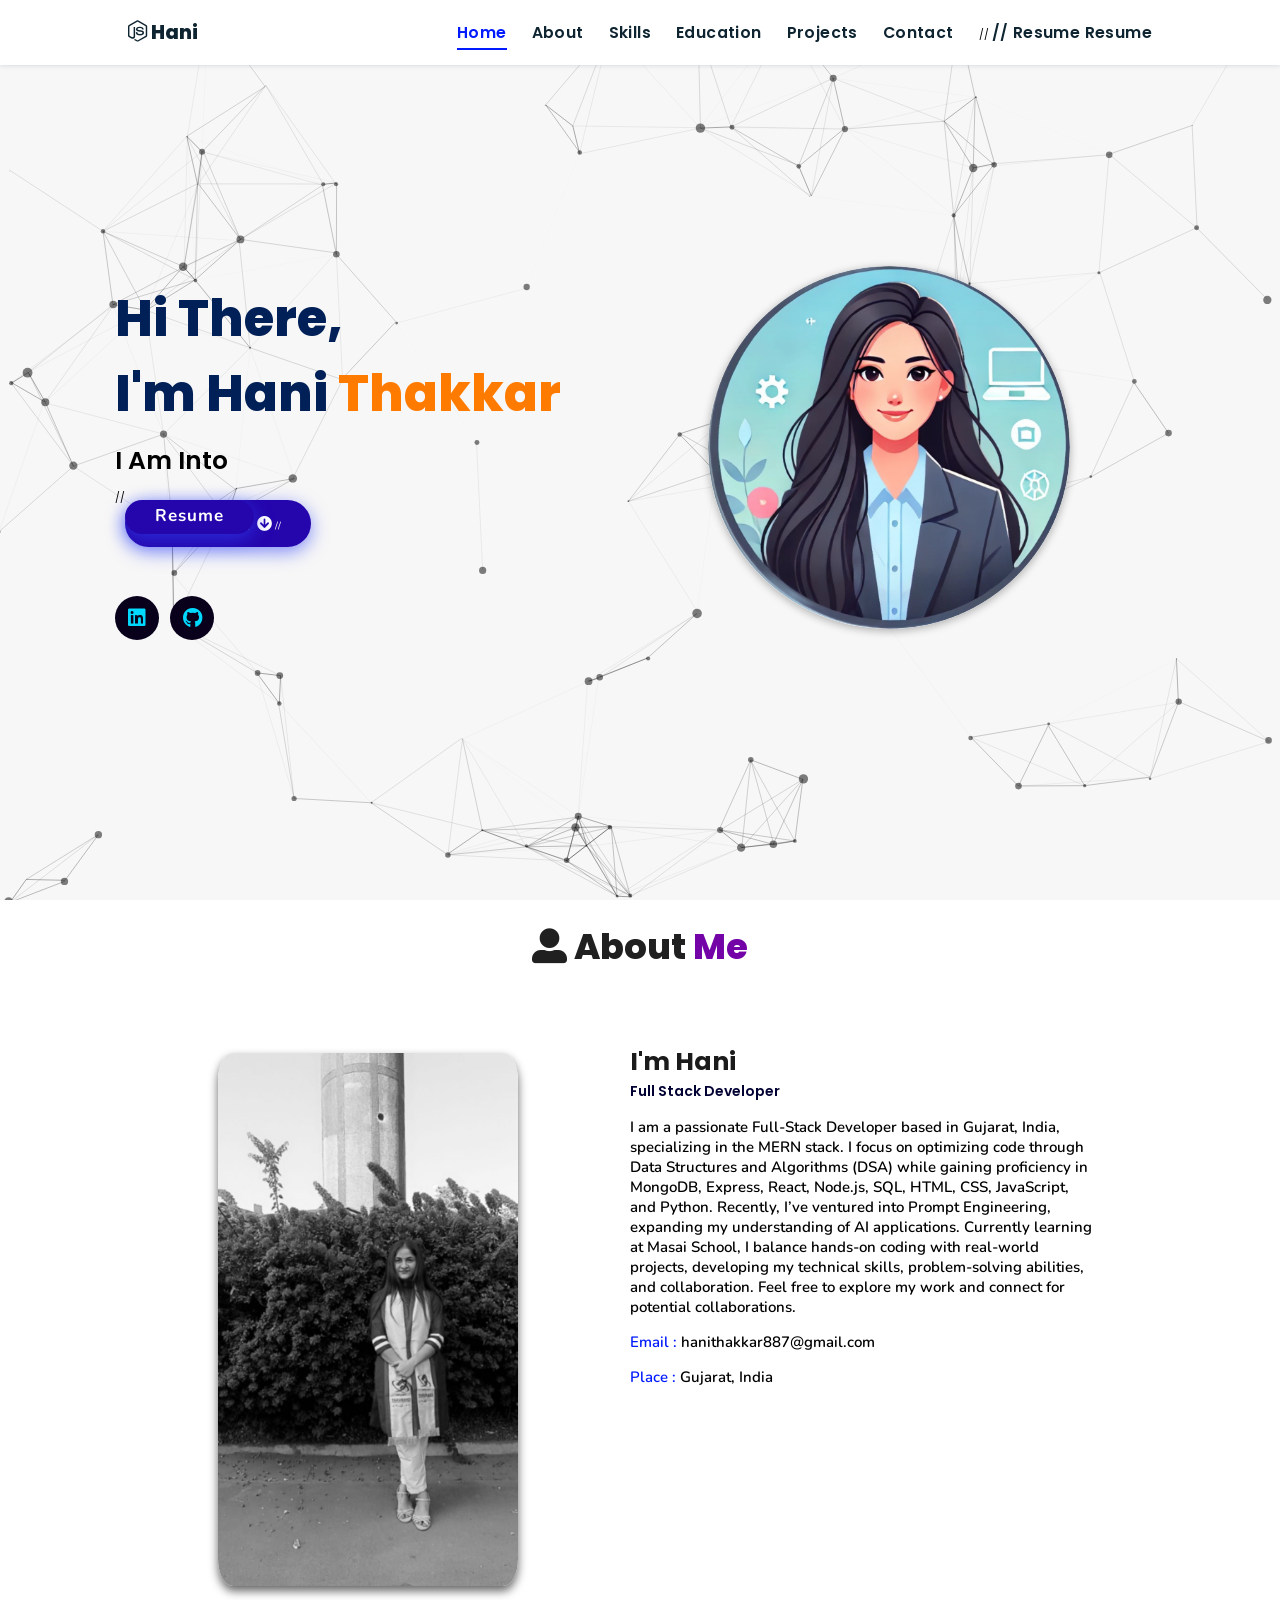
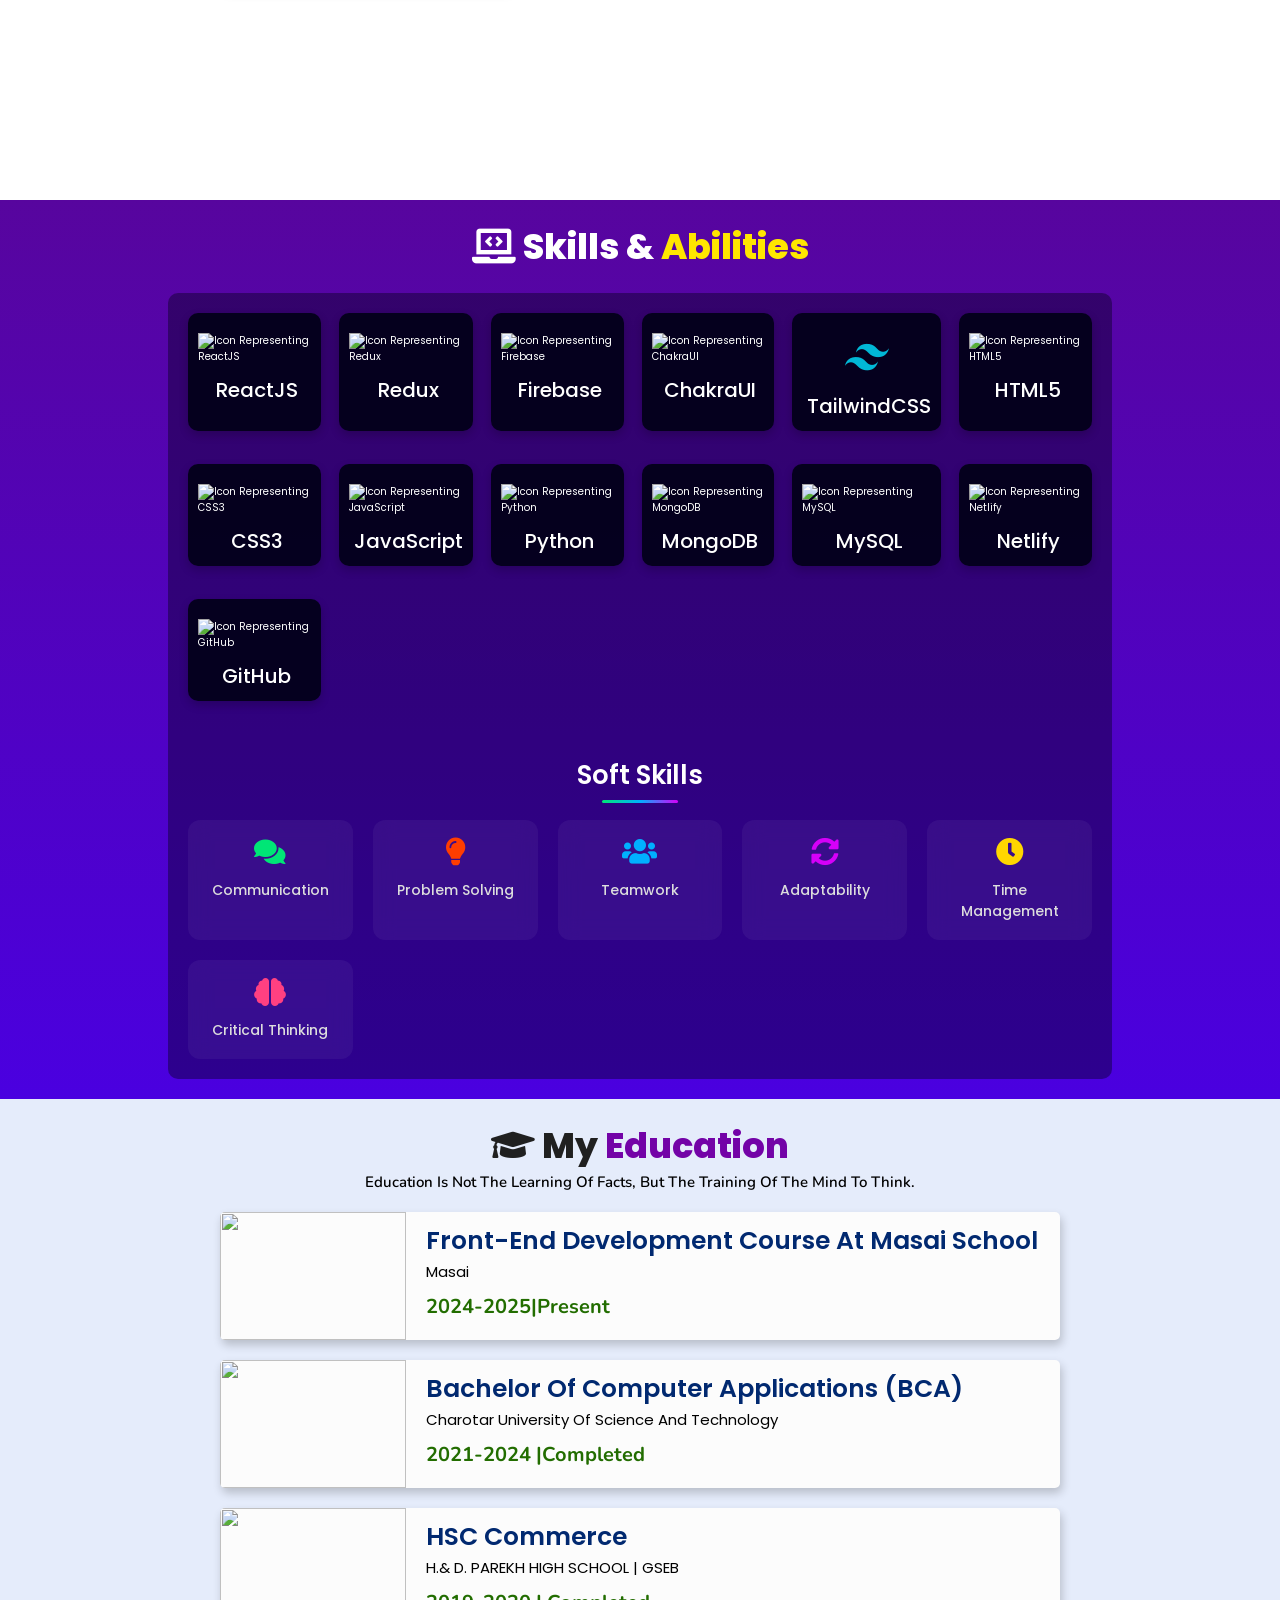
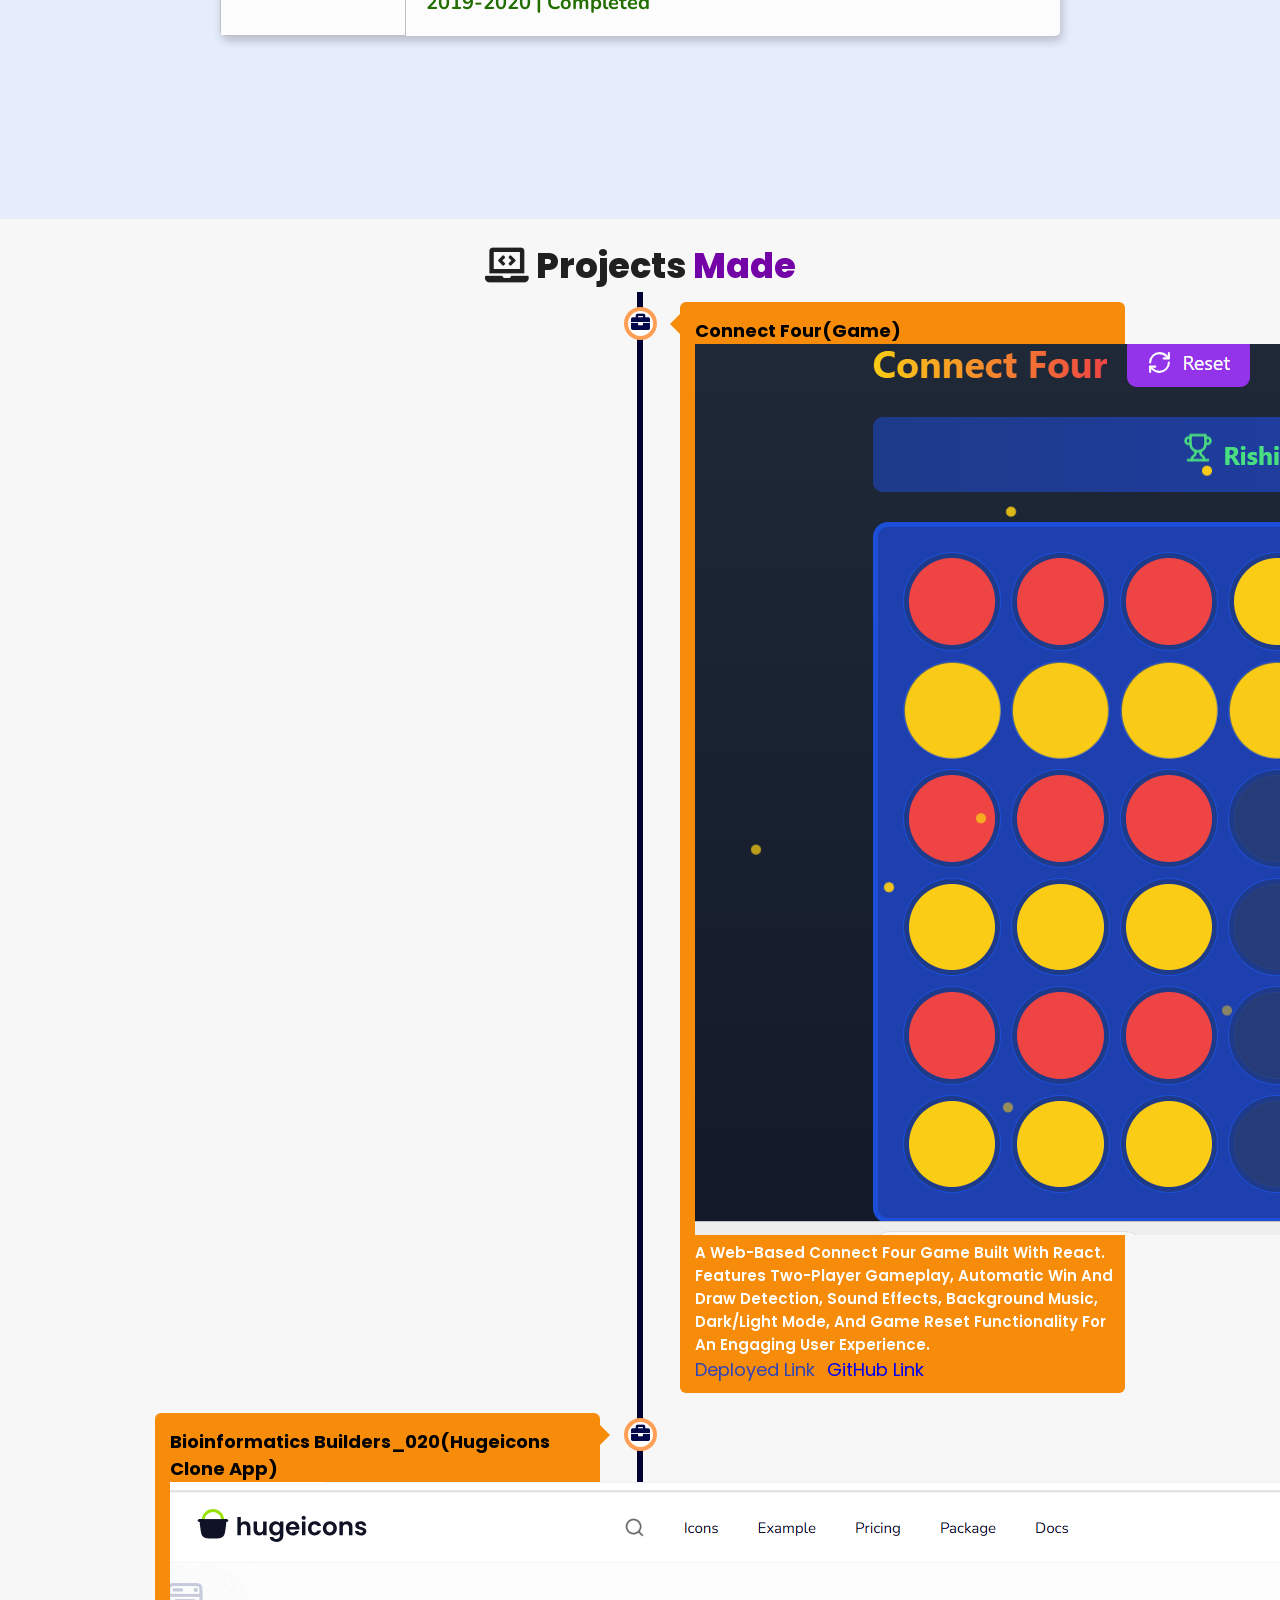
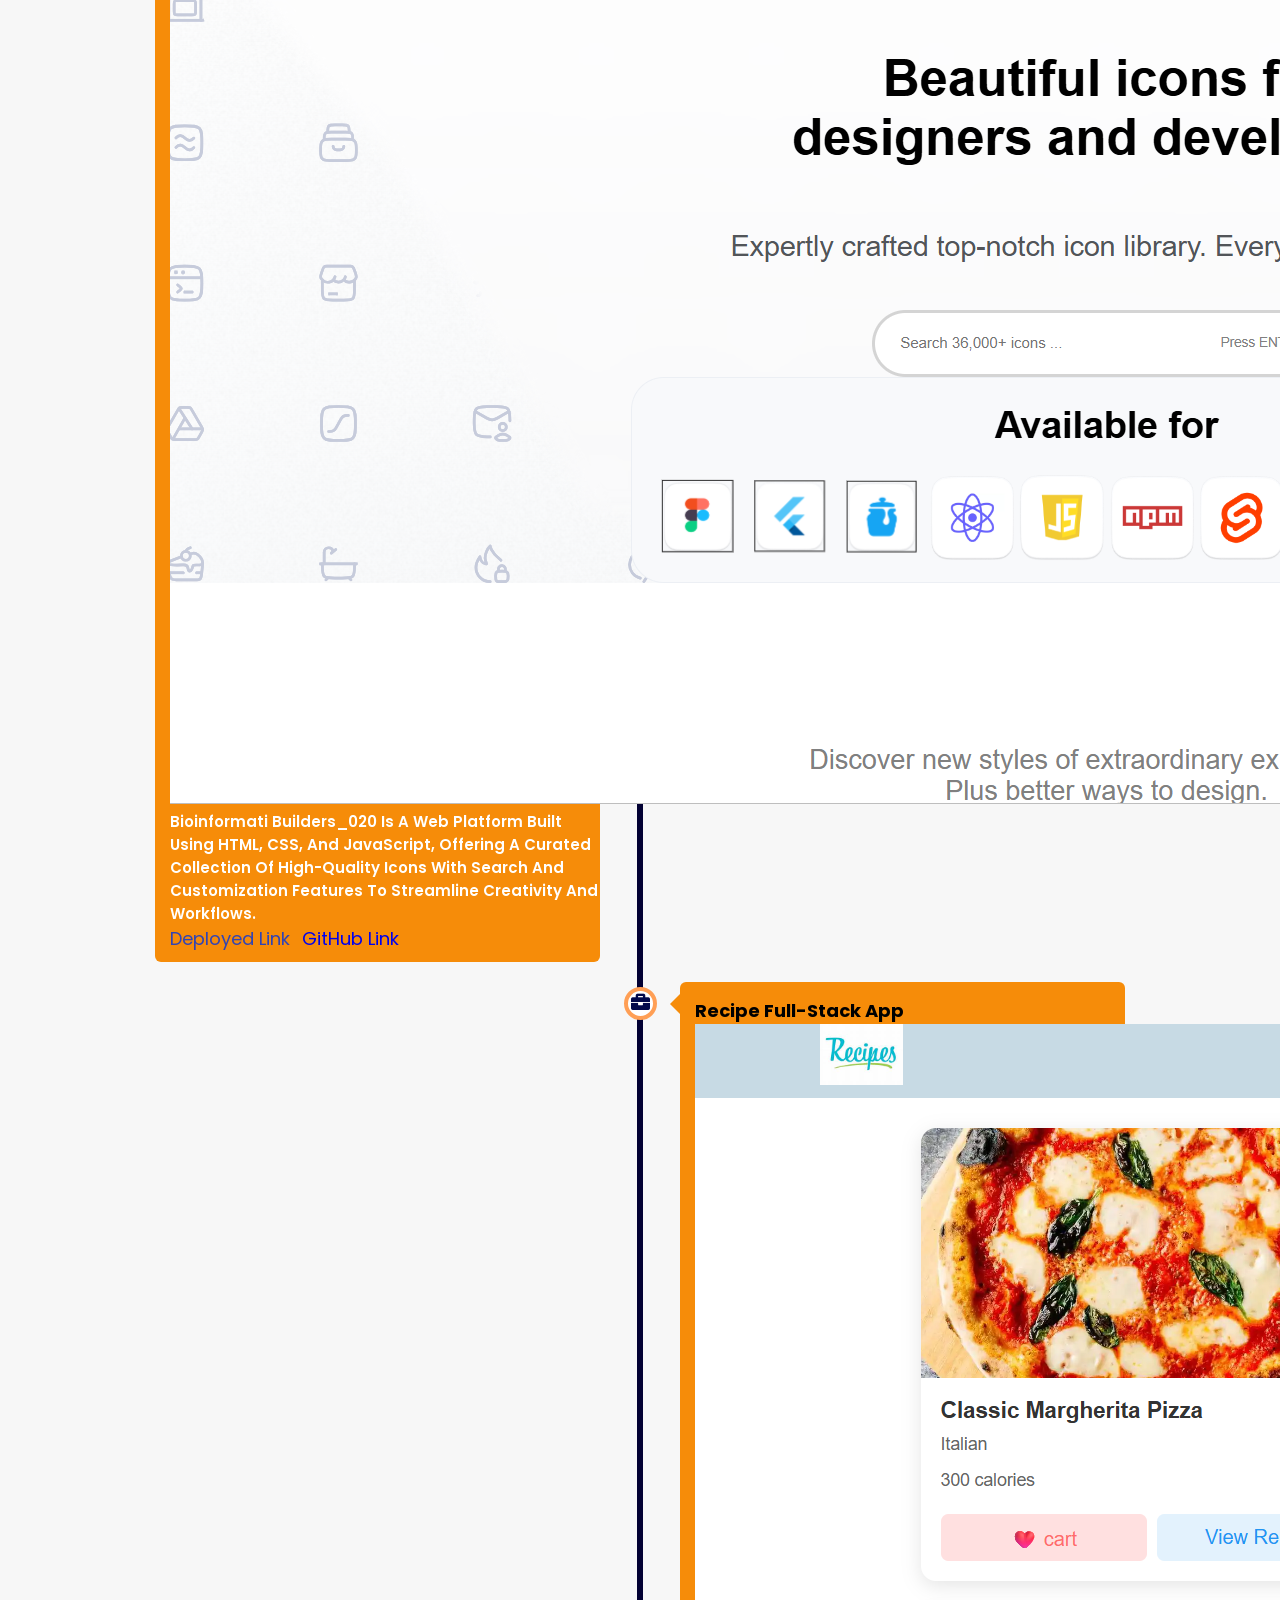
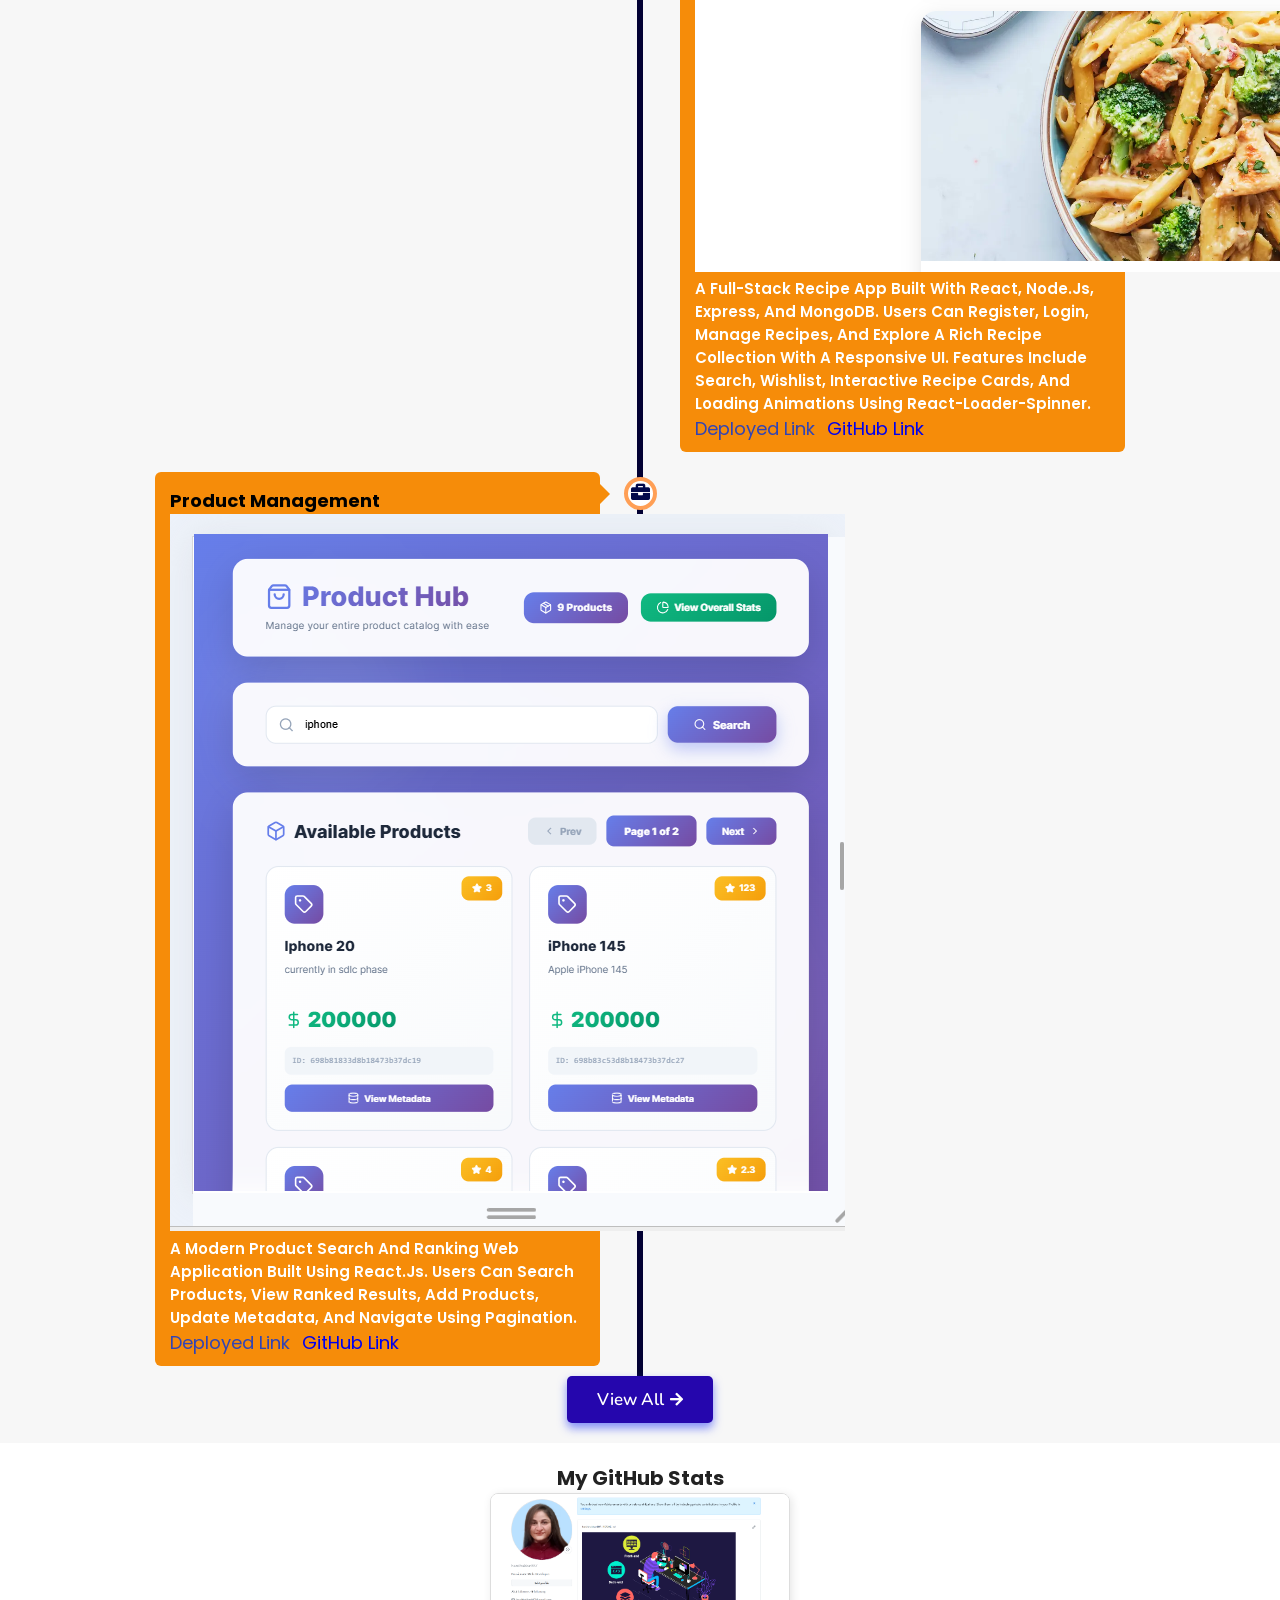
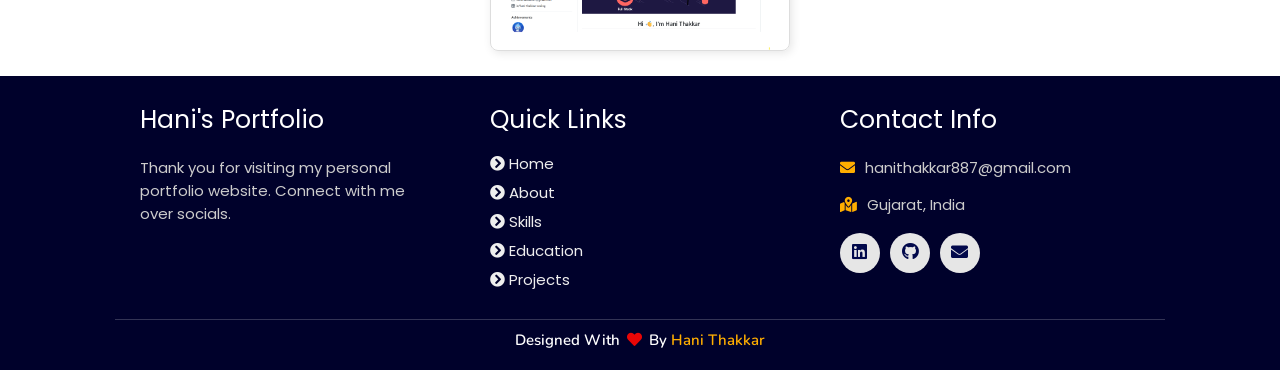
==== commit 9effaa8a: "Rename h to index.html" ====
--- a/index.html
+++ b/index.html
@@ -85,8 +85,15 @@
             <li><a href="#experience">Projects</a></li>
             <li><a href="#footer">Contact</a></li>
             <li>
-  <a href="https://drive.google.com/file/d/1FKOE-YZxPHnii_GoGurIw9ZRxdlHC3jR/view" target="_blank" >
-    Resume
+  // <a href="https://drive.google.com/file/d/1FKOE-YZxPHnii_GoGurIw9ZRxdlHC3jR/view" target="_blank" >
+  //   Resume
+    <a
+  href="https://drive.google.com/uc?export=download&id=1FKOE-YZxPHnii_GoGurIw9ZRxdlHC3jR"
+  target="_blank"
+  
+>
+  Resume
+</a>
   </a>
 </li>
             </ul>
@@ -102,9 +109,16 @@
     <div class="content">
     <h2>Hi There,<br/> I'm Hani <span>Thakkar</span></h2>
     <p>i am into <span class="typing-text"></span></p>
-    <a href="#about" class="btn"><span>About Me</span>
-      <i class="fas fa-arrow-circle-down"></i>
-    </a>
+    // <a href="#about" class="btn"><span>About Me</span>
+    //   <i class="fas fa-arrow-circle-down"></i>
+    // </a>
+<a
+  href="https://drive.google.com/uc?export=download&id=1FKOE-YZxPHnii_GoGurIw9ZRxdlHC3jR"
+  class="btn"
+  target="_blank"
+  >
+  <span>Resume</span>
+</a>
     <div class="socials">
         <ul class="social-icons">
           <li><a class="linkedin" aria-label="LinkedIn" href="https://www.linkedin.com/in/hani-thakkar-coding/" target="_blank"><i class="fab fa-linkedin"></i></a></li> 
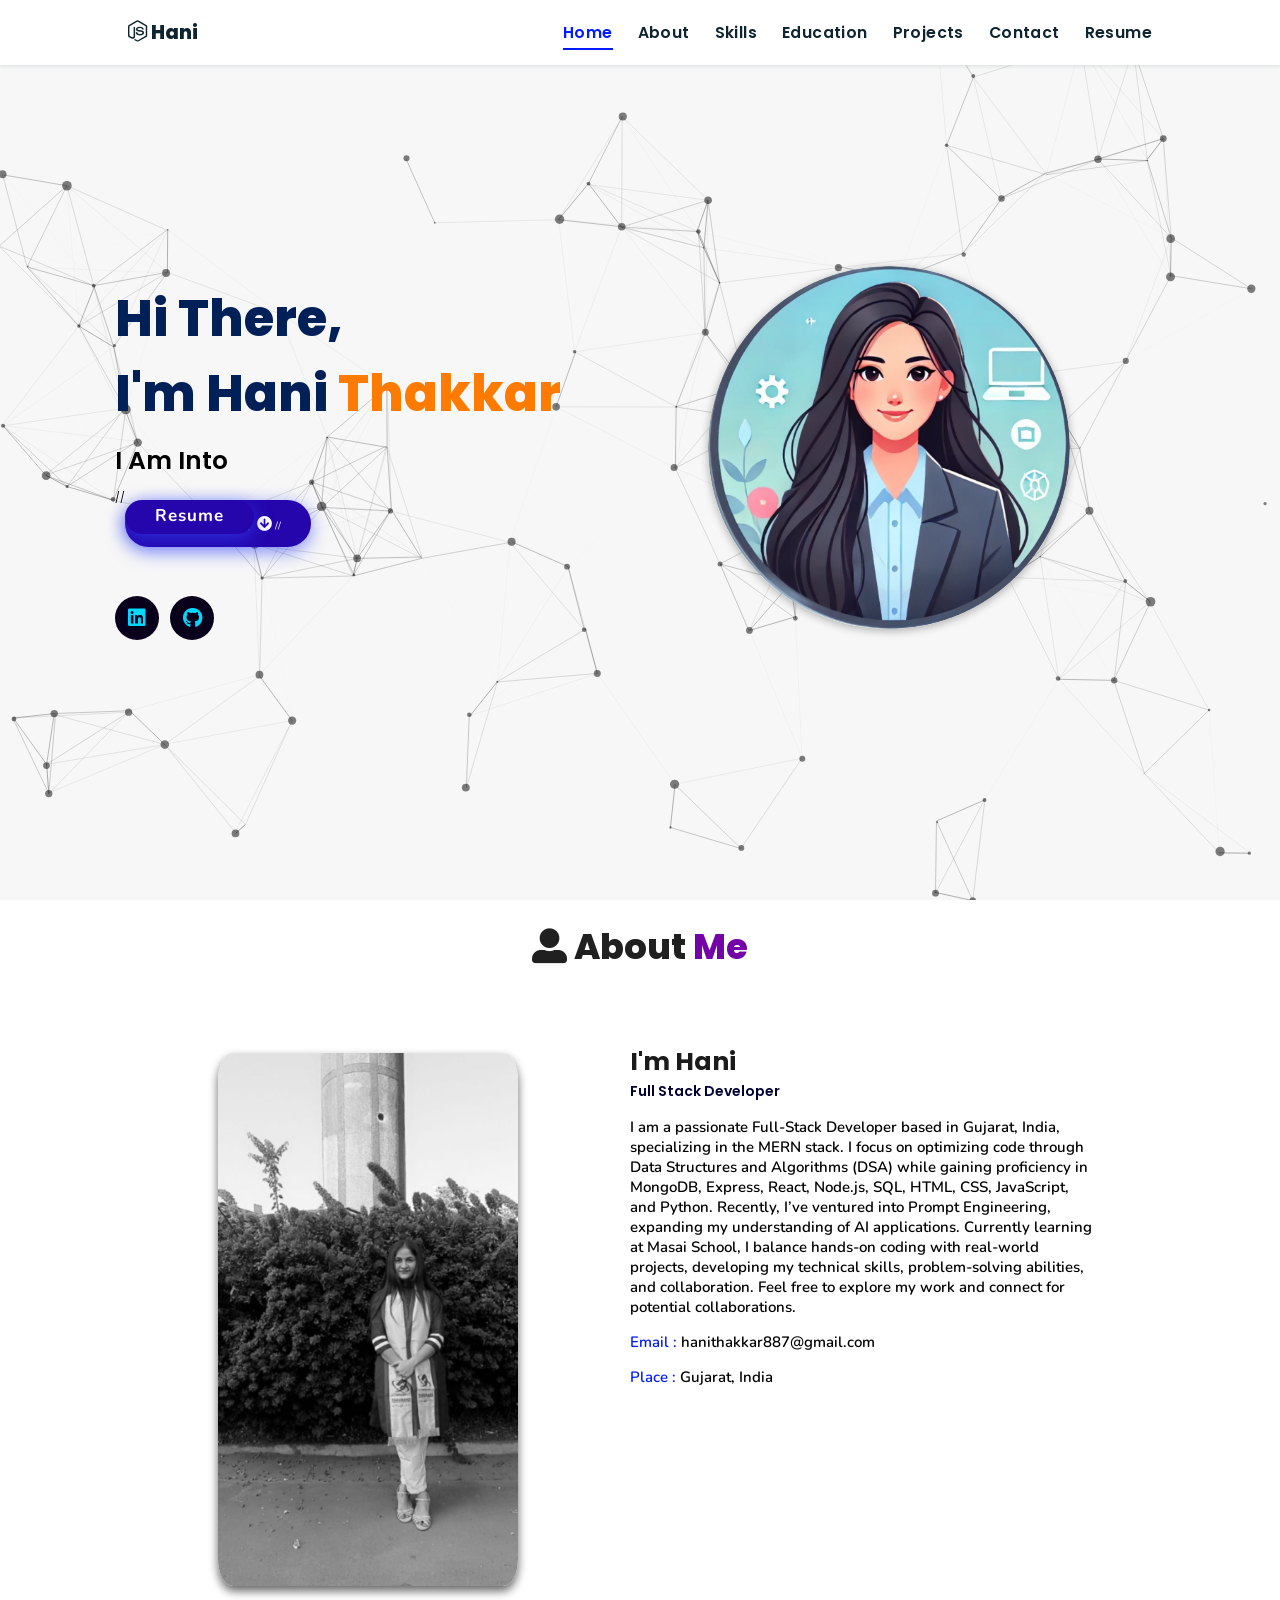
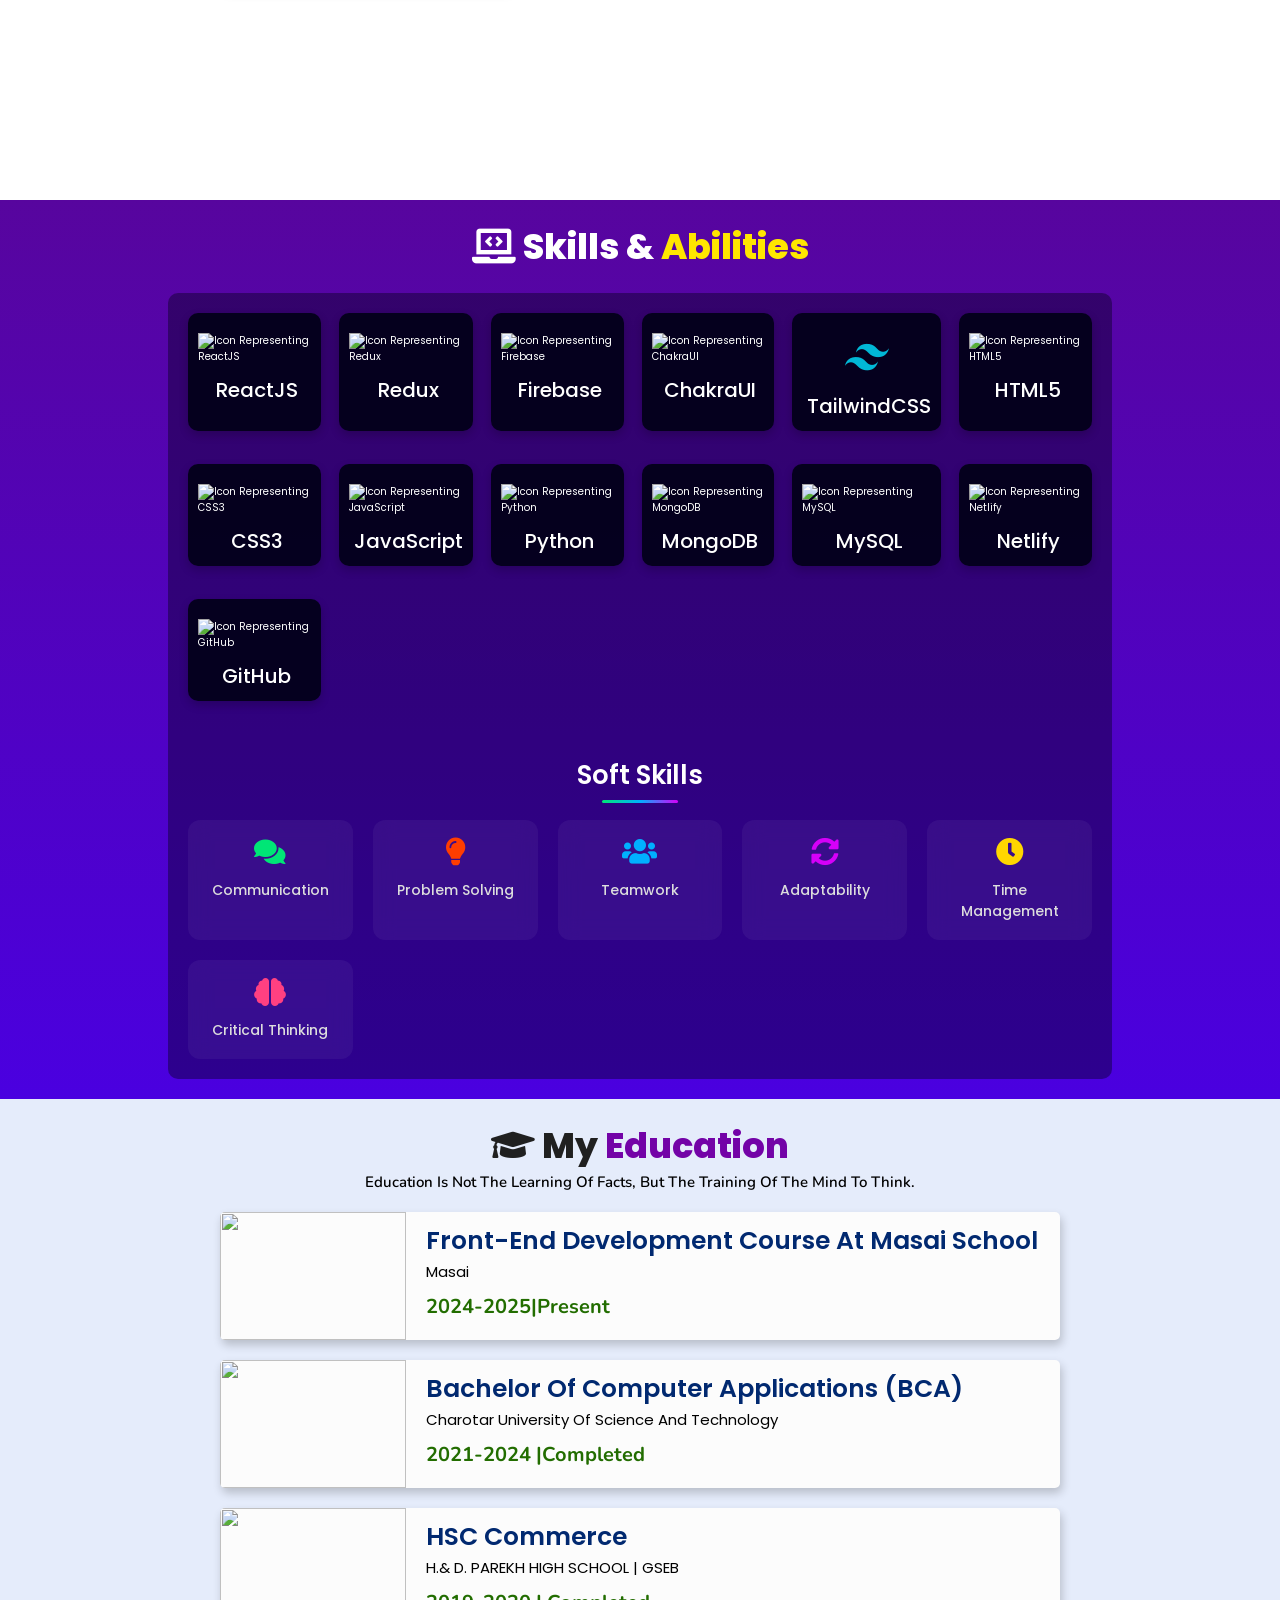
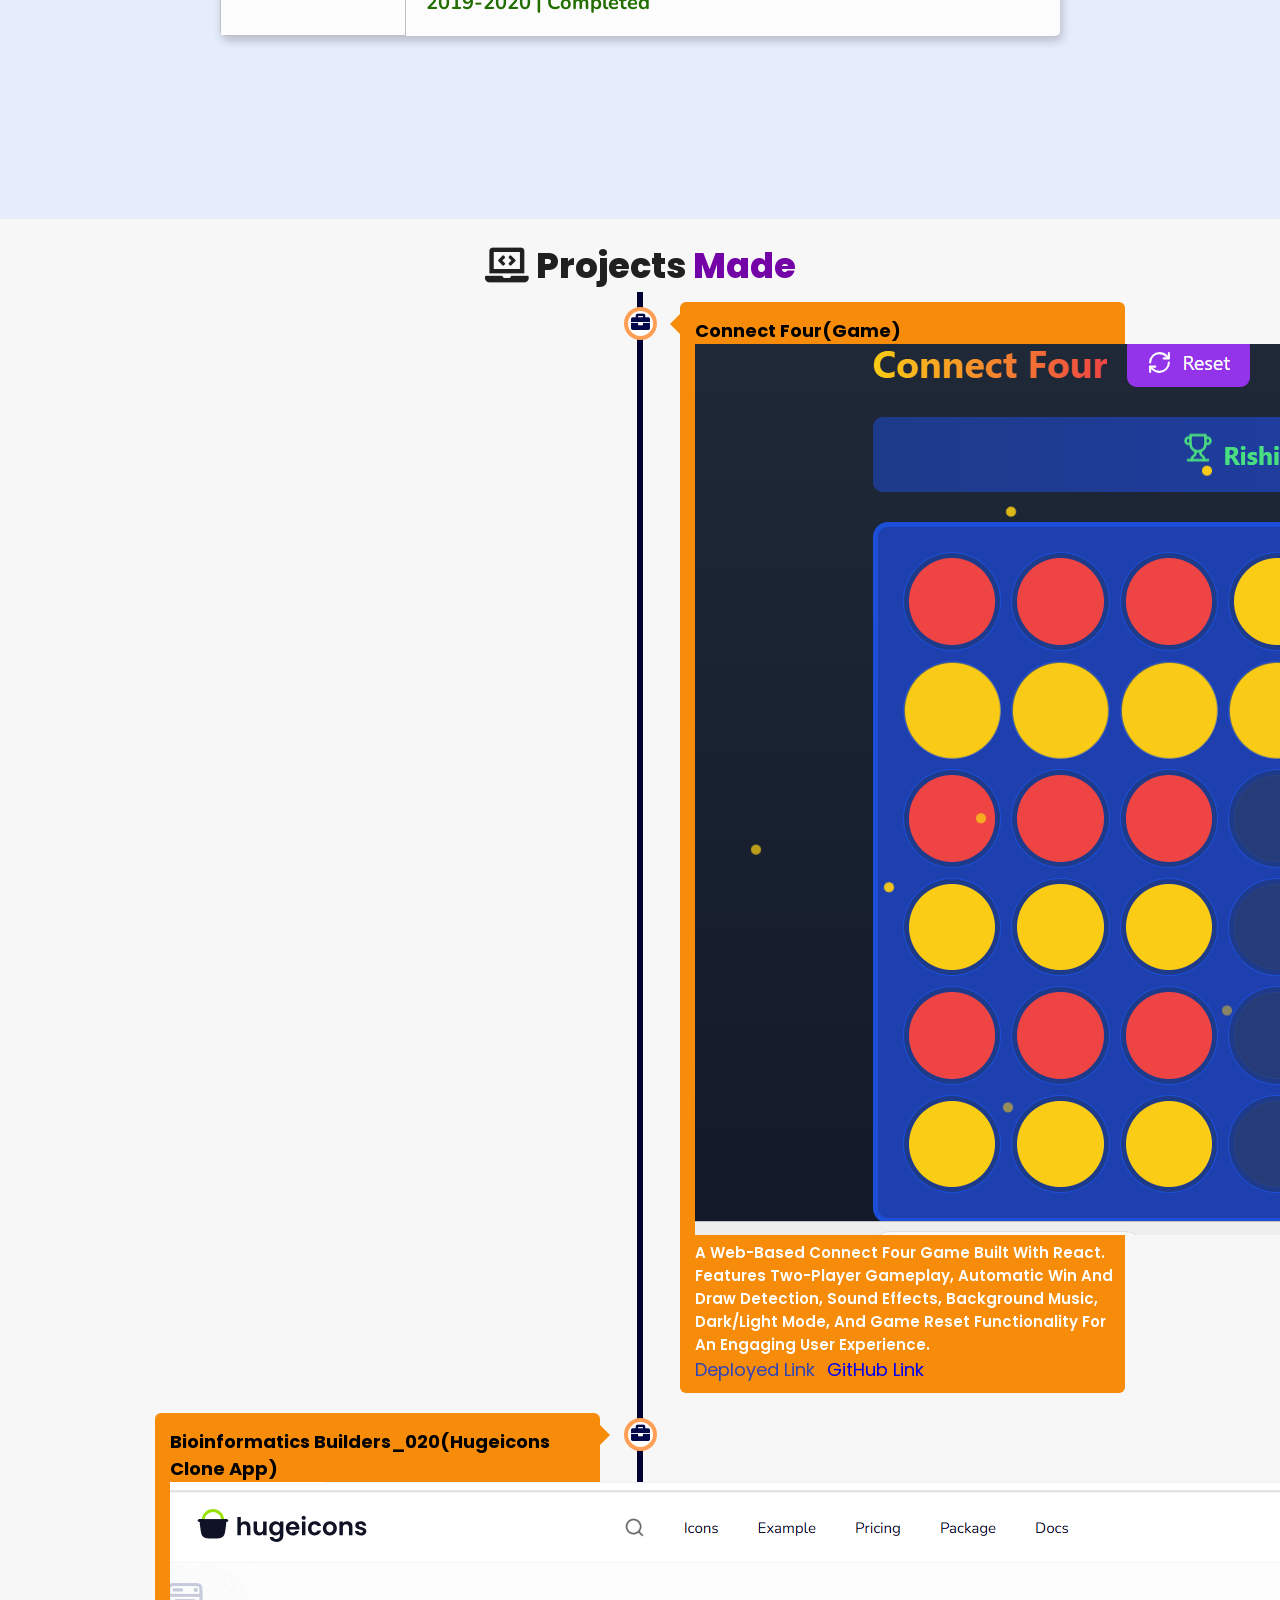
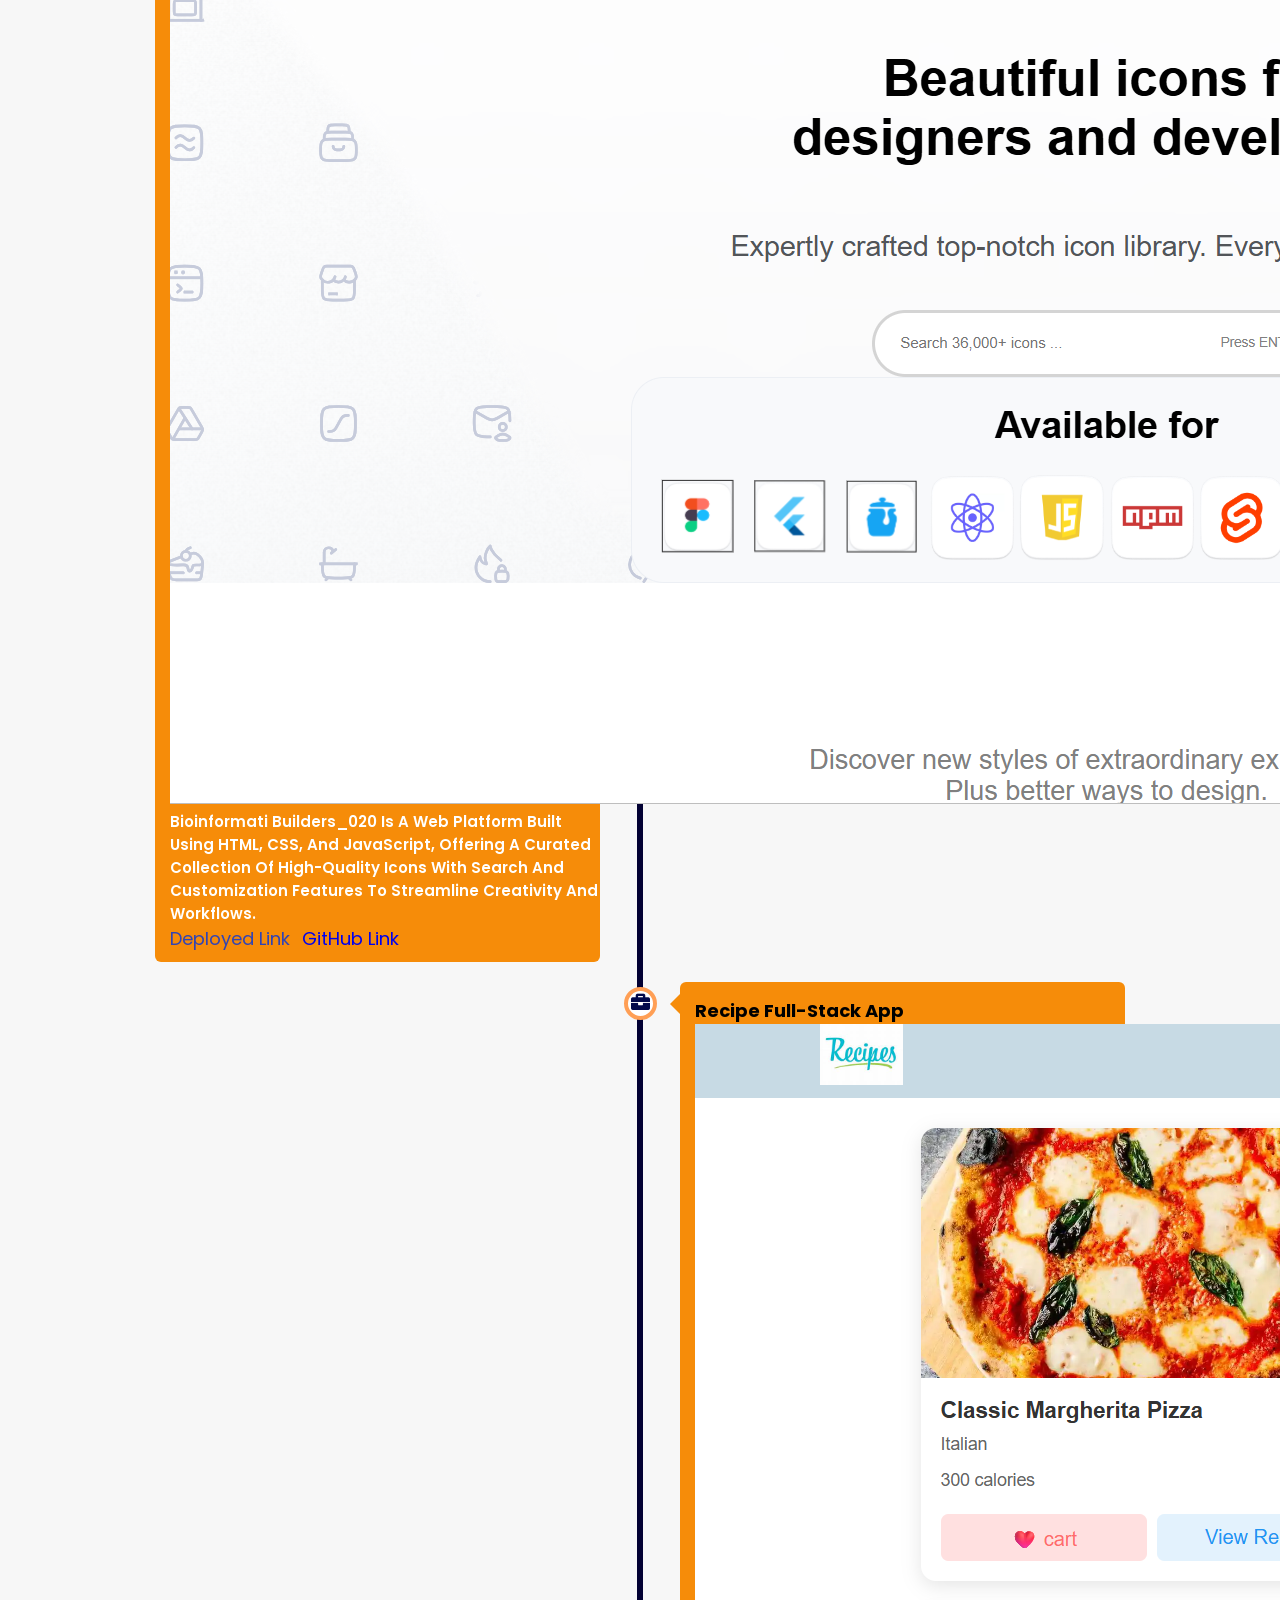
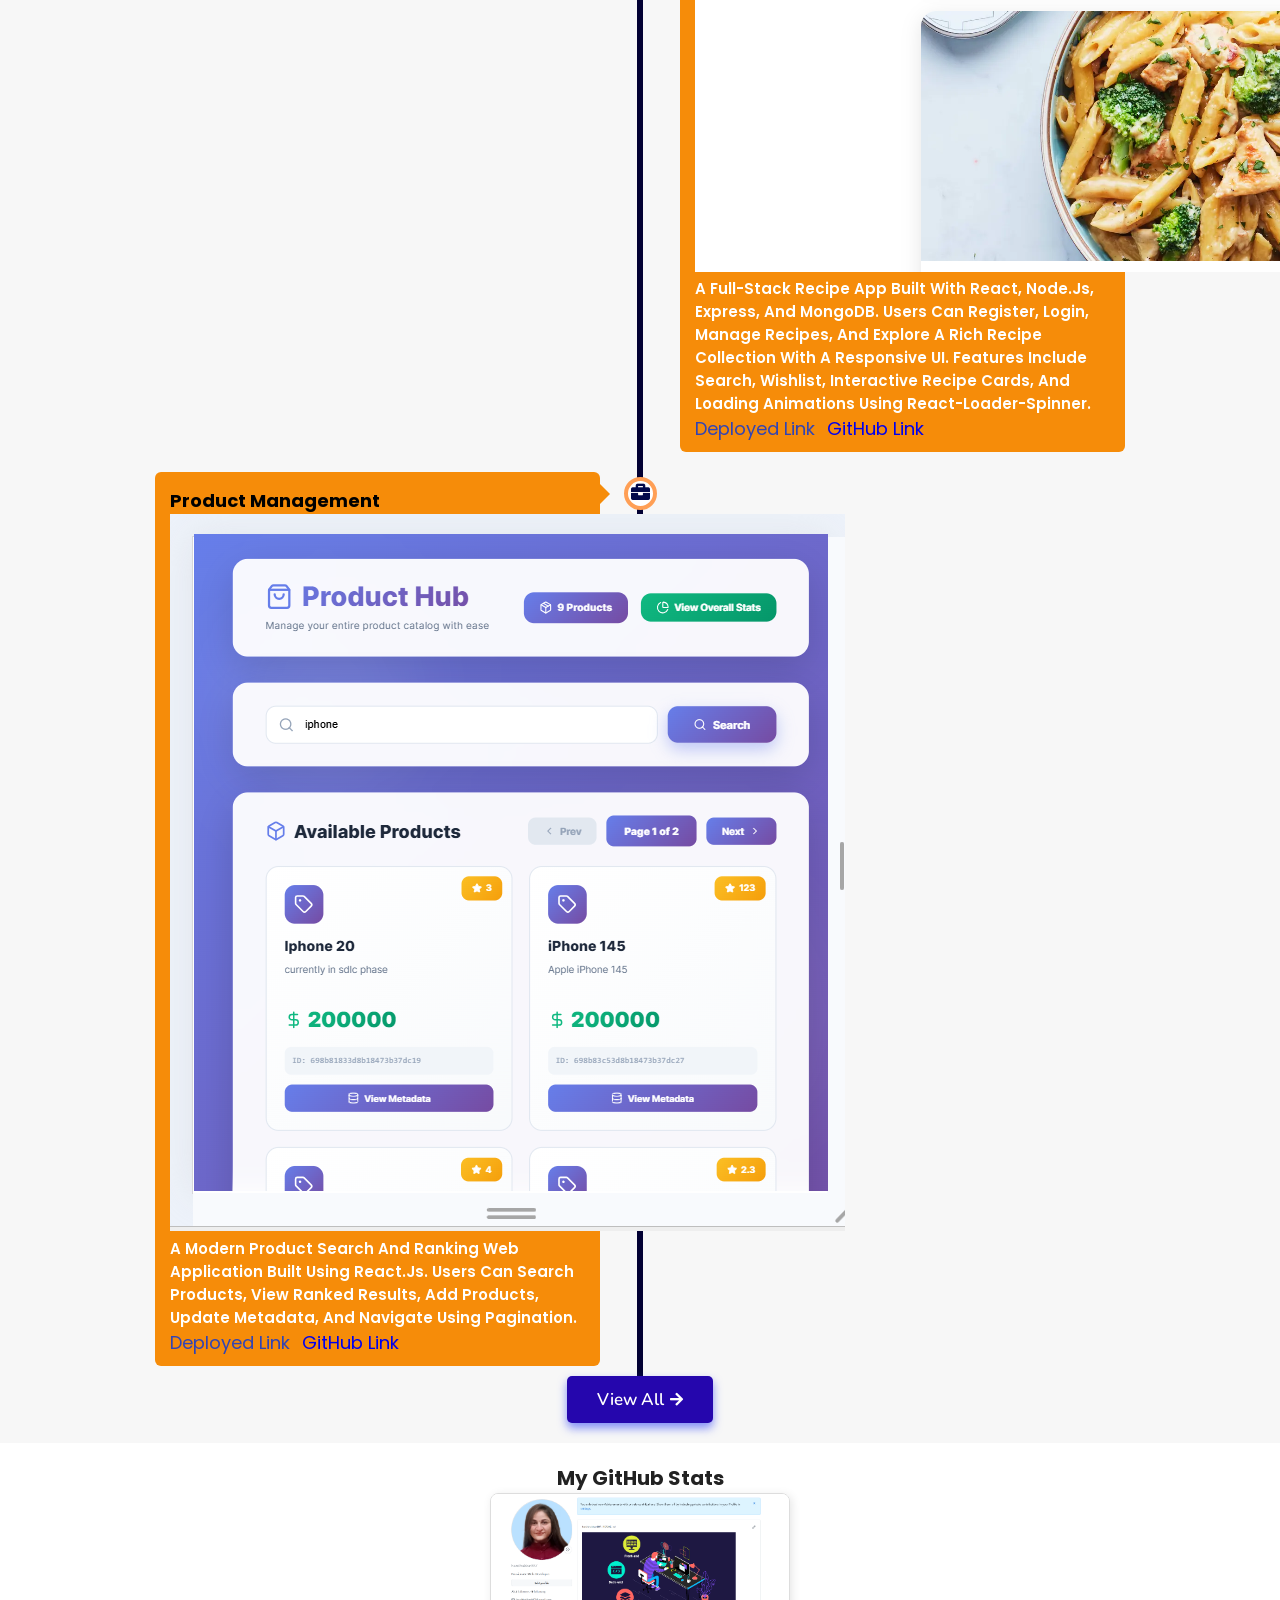
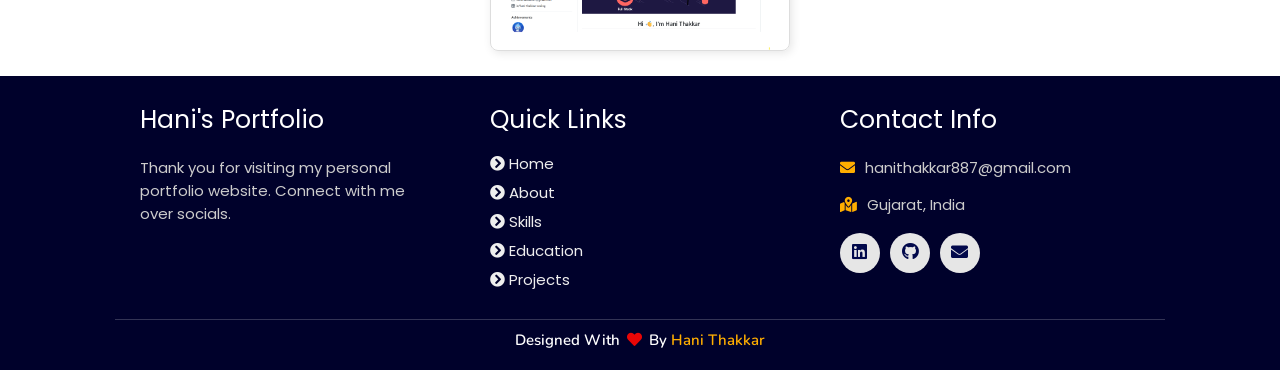
==== commit 4fa0e318: "Update index.html" ====
--- a/index.html
+++ b/index.html
@@ -85,8 +85,9 @@
             <li><a href="#experience">Projects</a></li>
             <li><a href="#footer">Contact</a></li>
             <li>
-  // <a href="https://drive.google.com/file/d/1FKOE-YZxPHnii_GoGurIw9ZRxdlHC3jR/view" target="_blank" >
-  //   Resume
+  <!--  <a href="https://drive.google.com/file/d/1FKOE-YZxPHnii_GoGurIw9ZRxdlHC3jR/view" target="_blank" >
+    Resume 
+    </a> -->
     <a
   href="https://drive.google.com/uc?export=download&id=1FKOE-YZxPHnii_GoGurIw9ZRxdlHC3jR"
   target="_blank"
@@ -94,7 +95,7 @@
 >
   Resume
 </a>
-  </a>
+  
 </li>
             </ul>
         </nav>
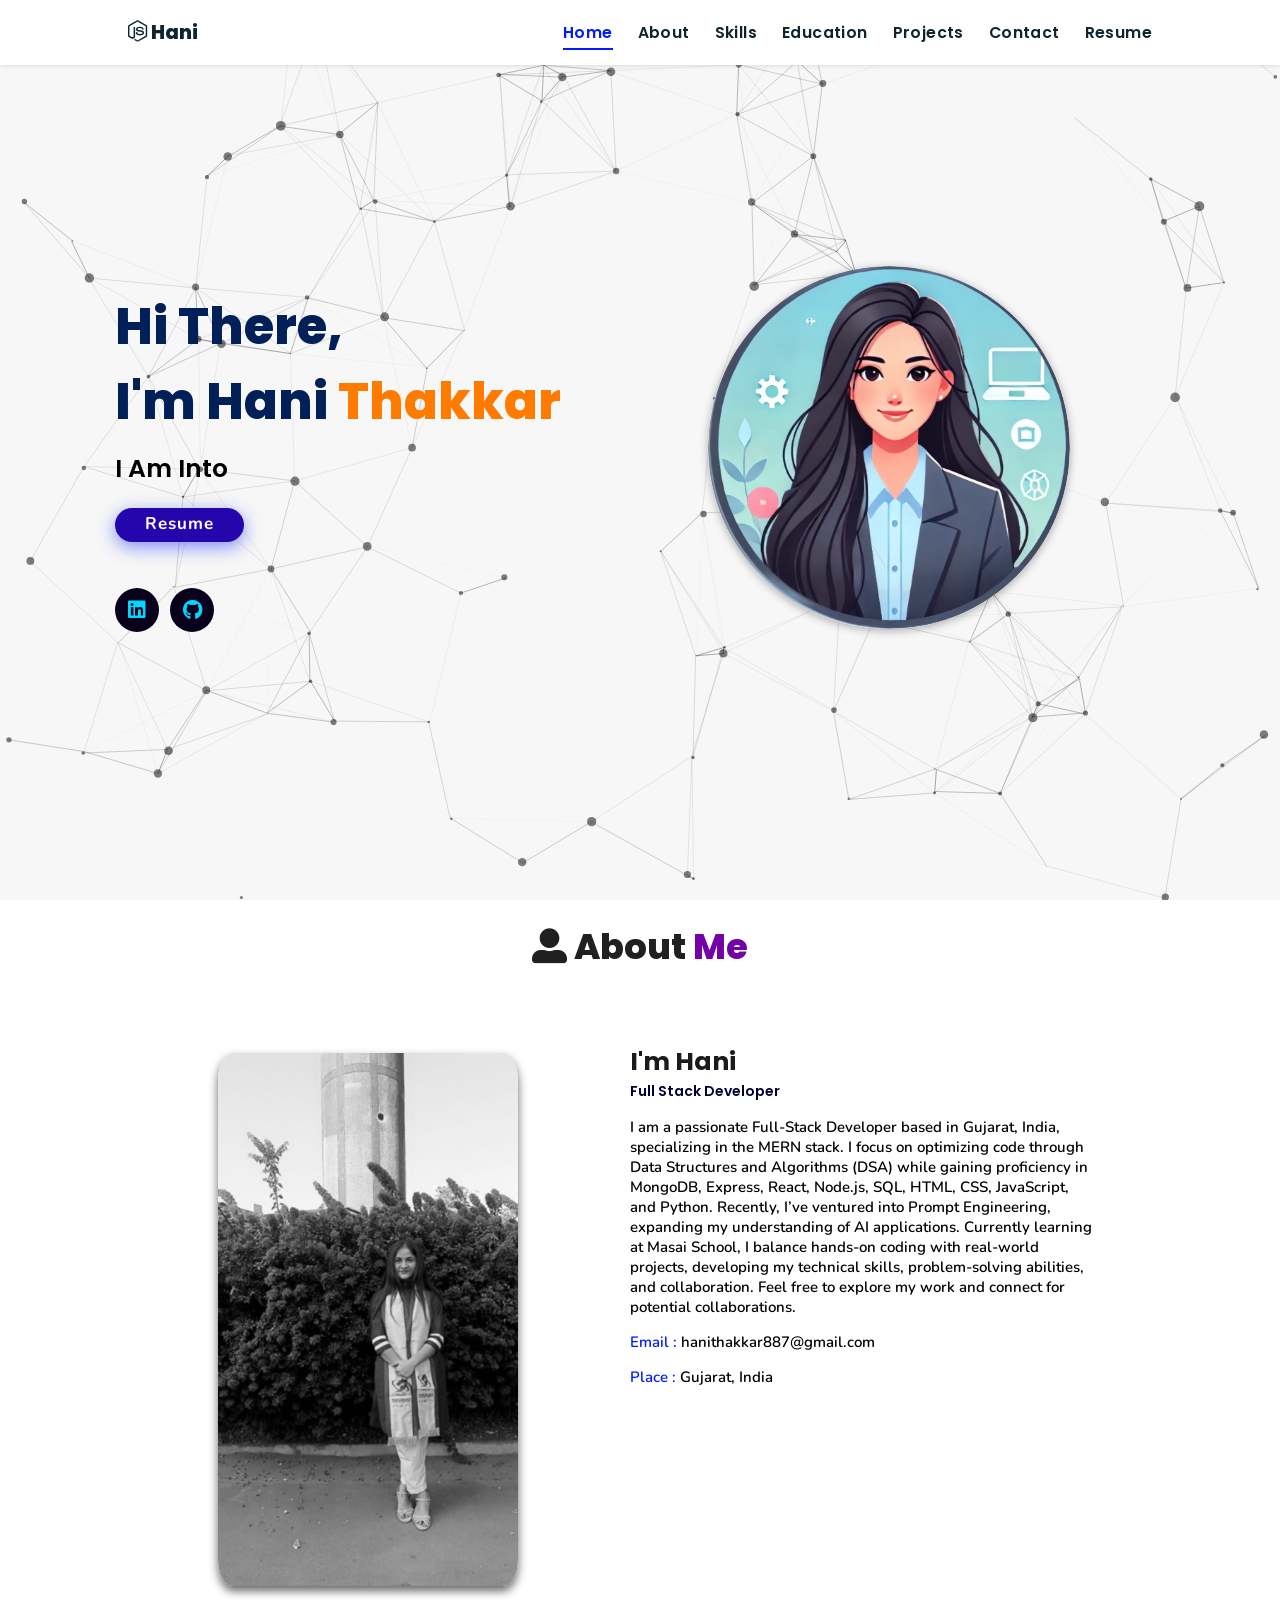
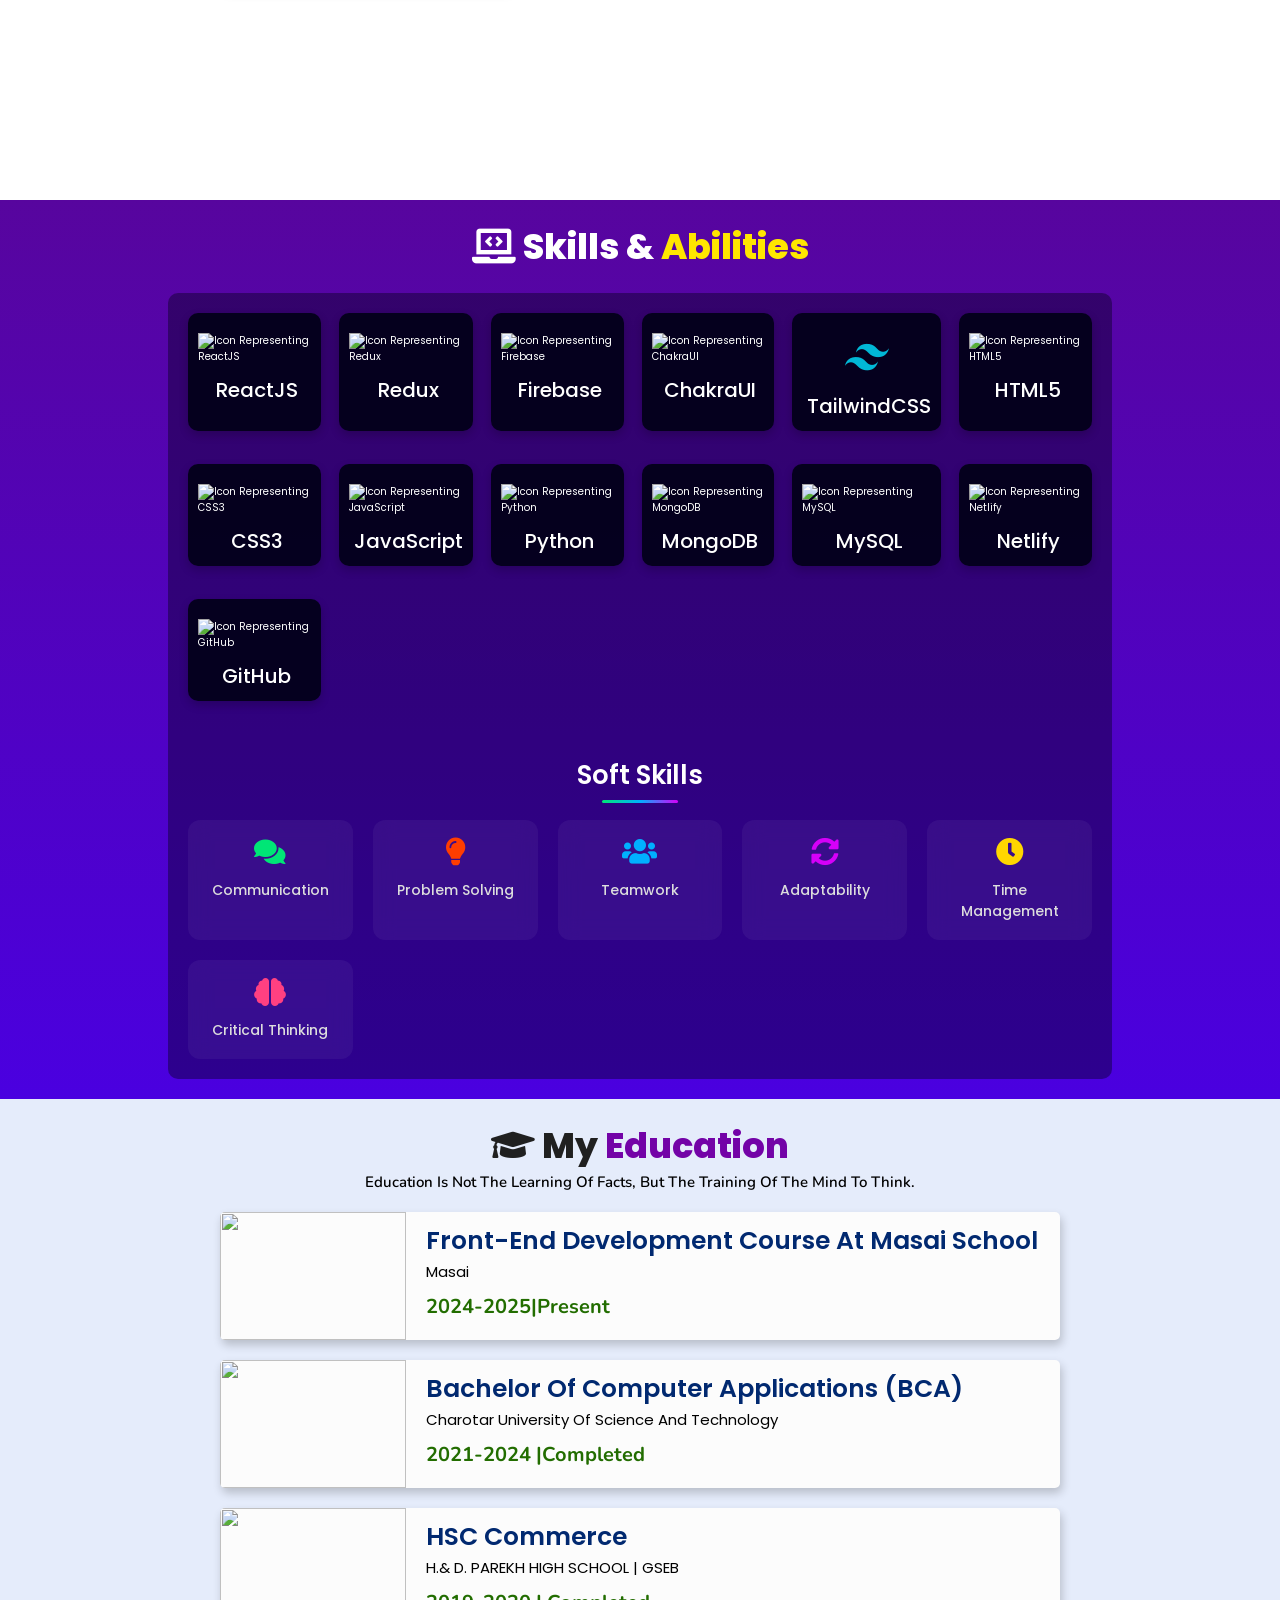
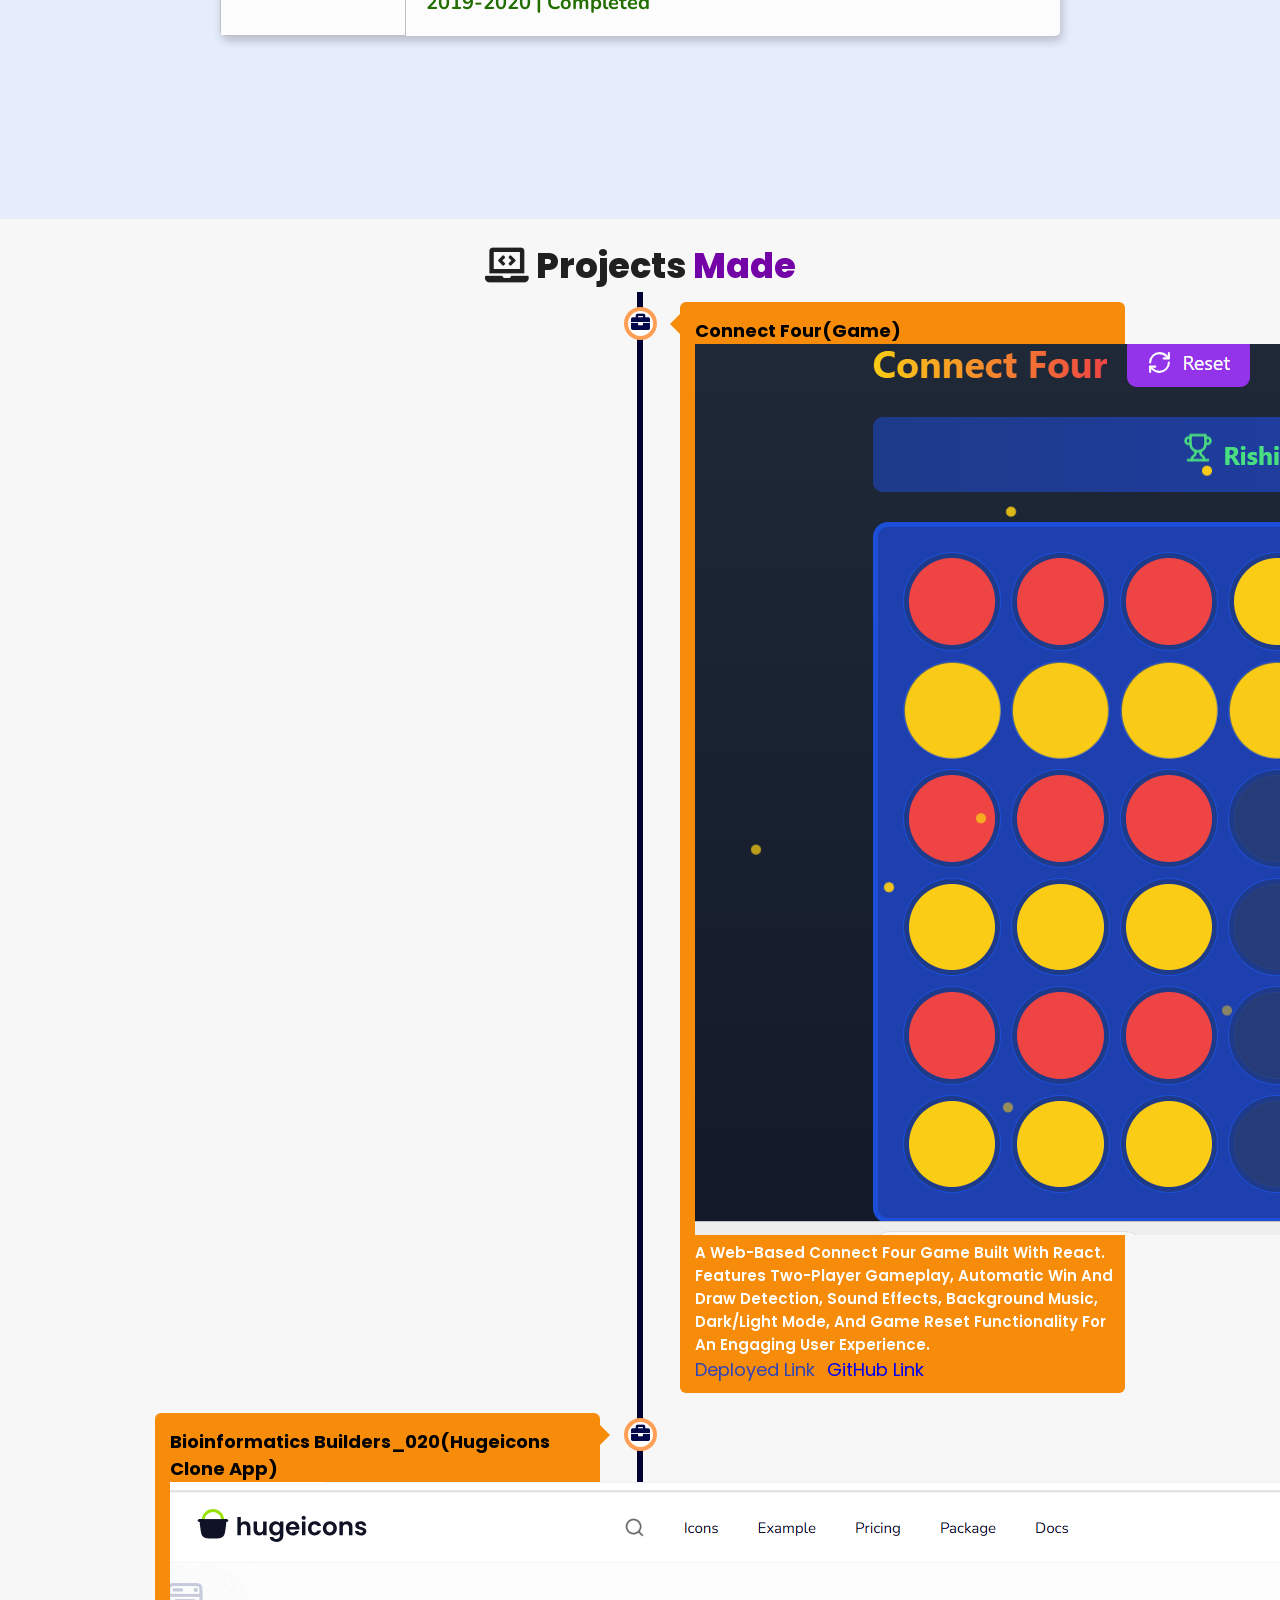
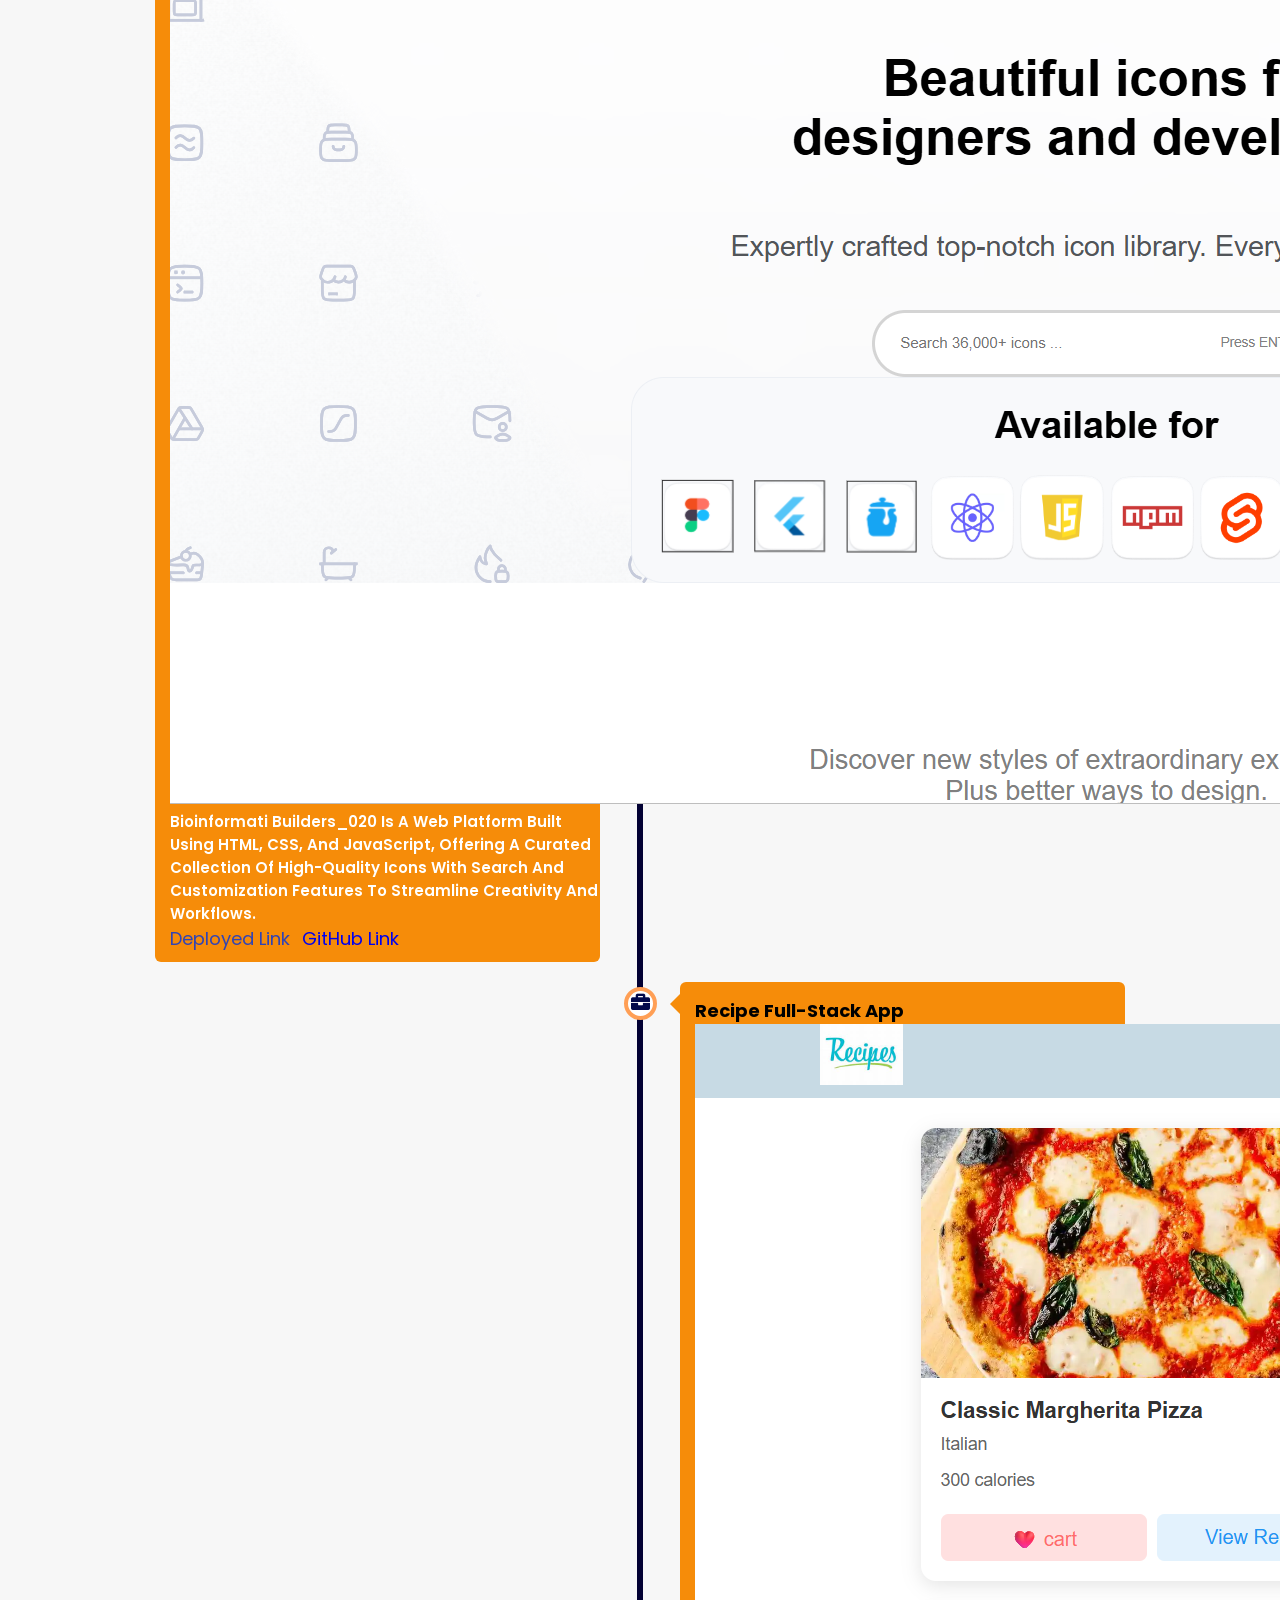
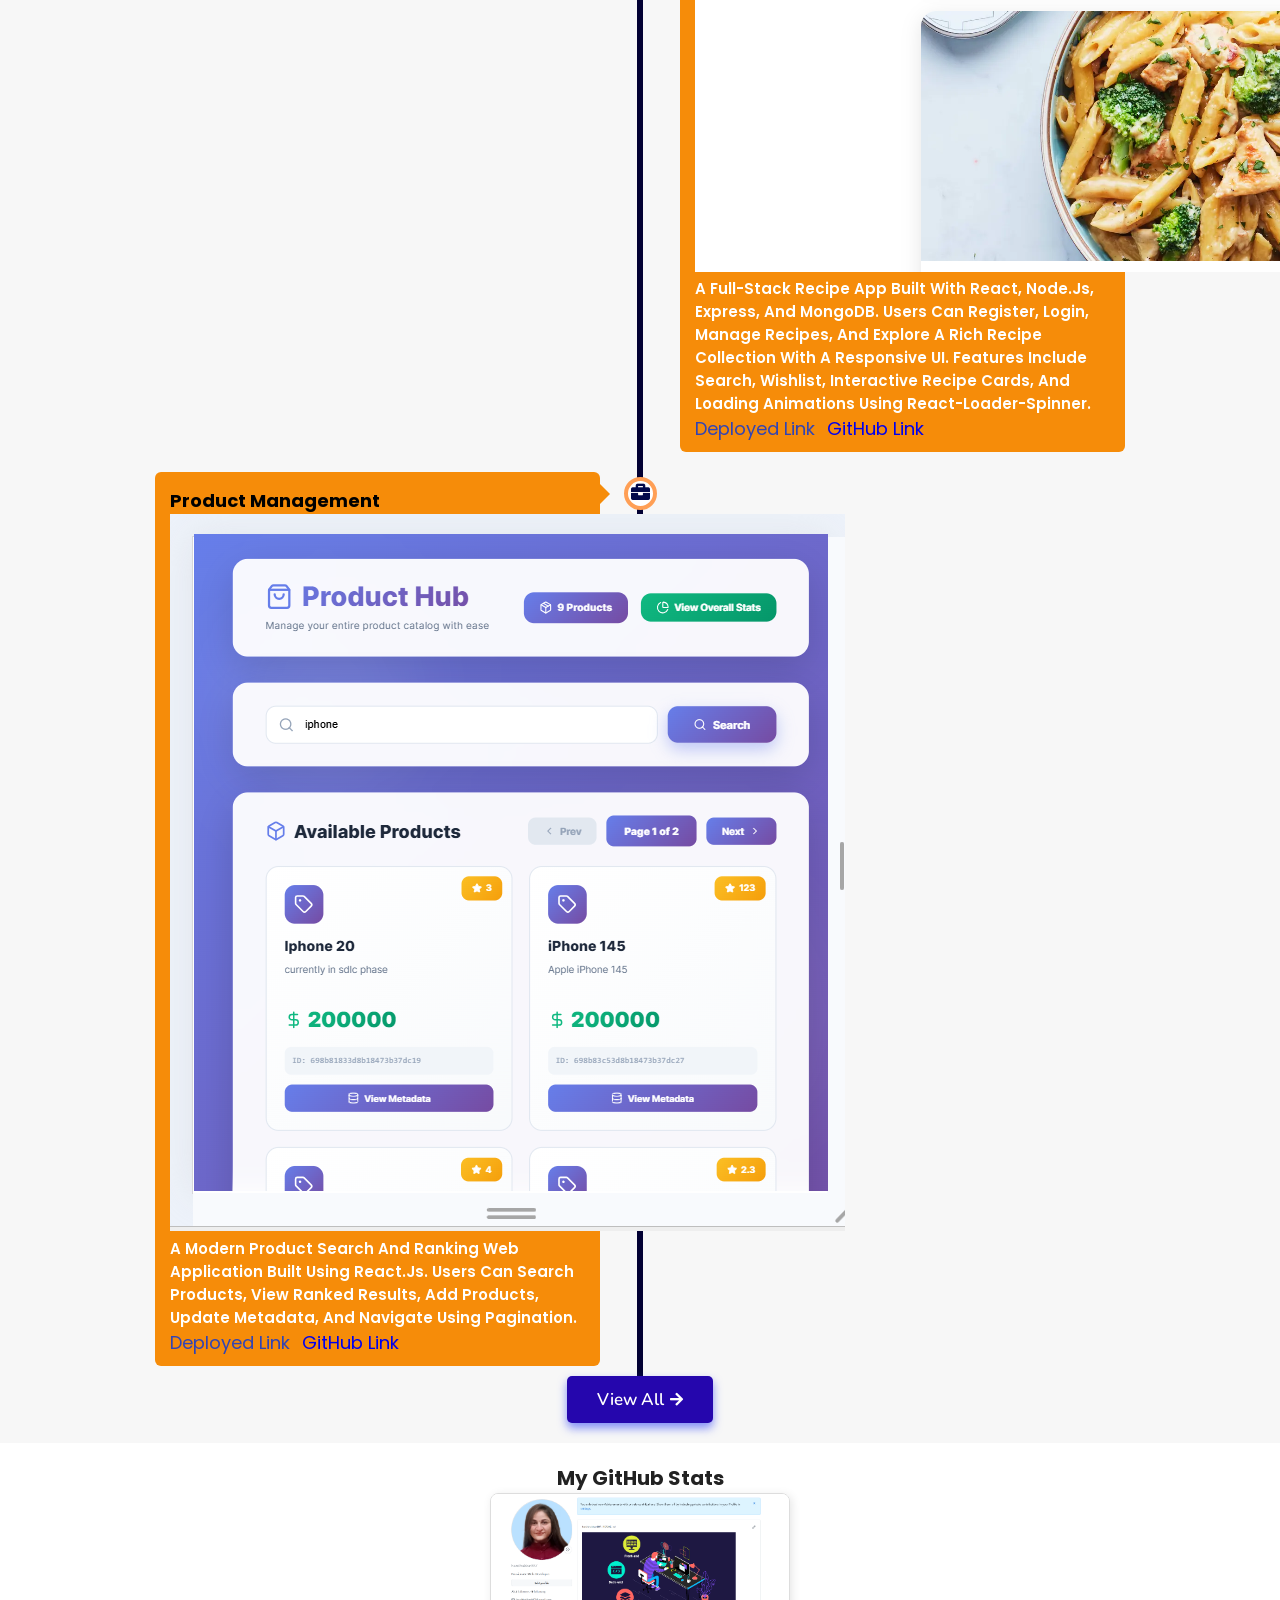
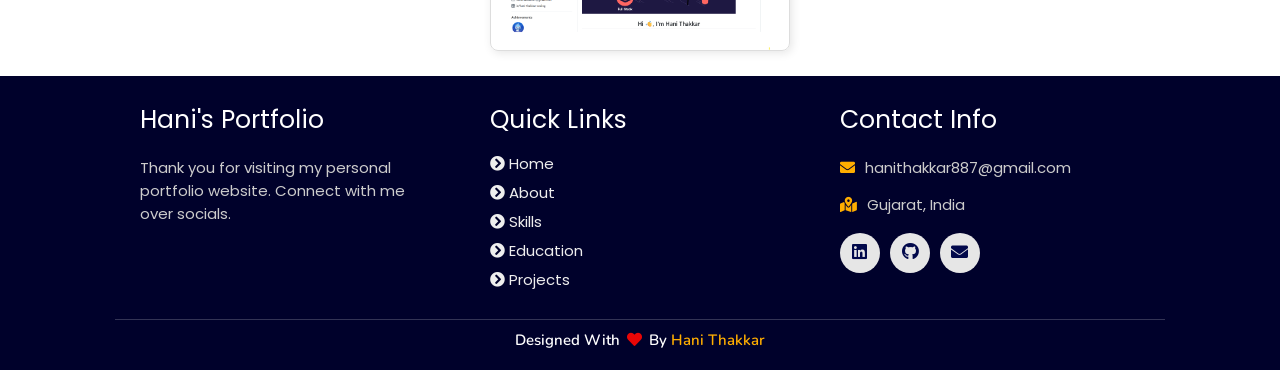
==== commit 2e1f4257: "Update index.html" ====
--- a/index.html
+++ b/index.html
@@ -110,9 +110,9 @@
     <div class="content">
     <h2>Hi There,<br/> I'm Hani <span>Thakkar</span></h2>
     <p>i am into <span class="typing-text"></span></p>
-    // <a href="#about" class="btn"><span>About Me</span>
-    //   <i class="fas fa-arrow-circle-down"></i>
-    // </a>
+    <!-- <a href="#about" class="btn"><span>About Me</span>
+     <i class="fas fa-arrow-circle-down"></i>
+     </a> -->
 <a
   href="https://drive.google.com/uc?export=download&id=1FKOE-YZxPHnii_GoGurIw9ZRxdlHC3jR"
   class="btn"
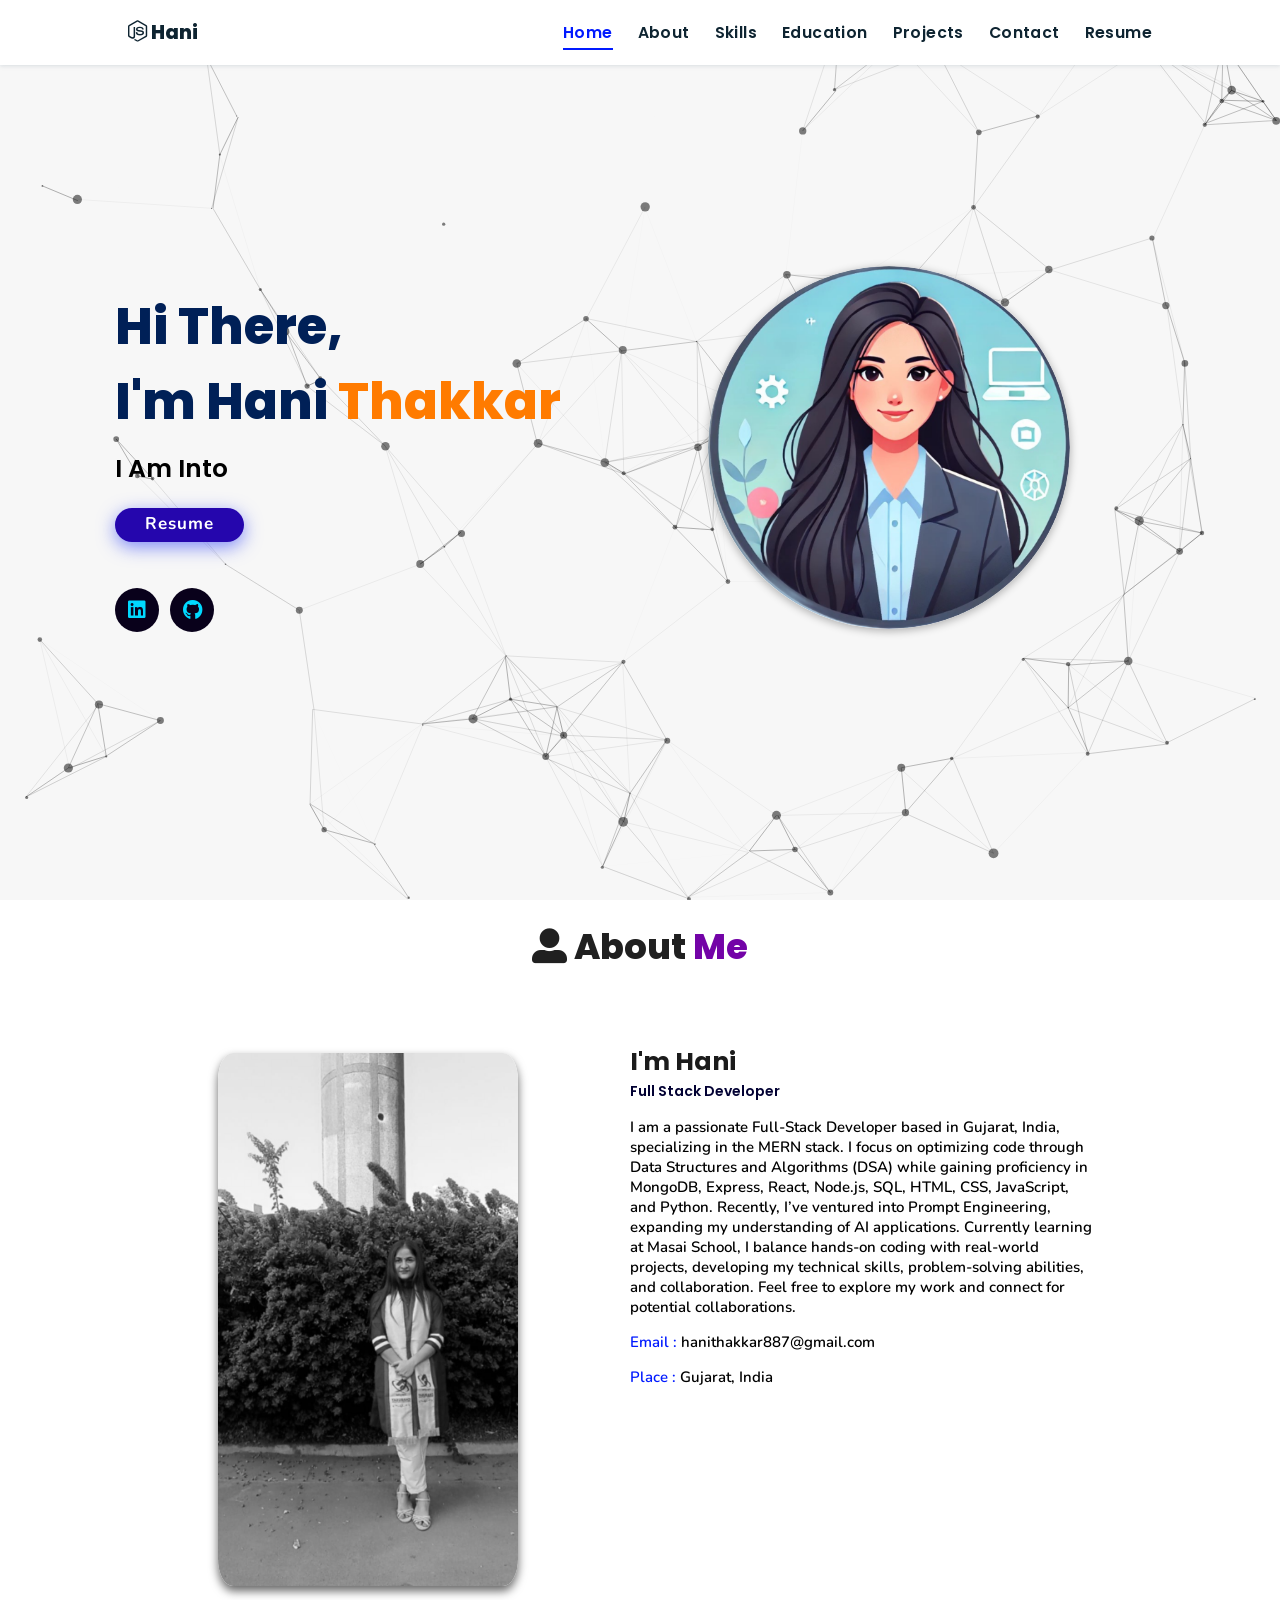
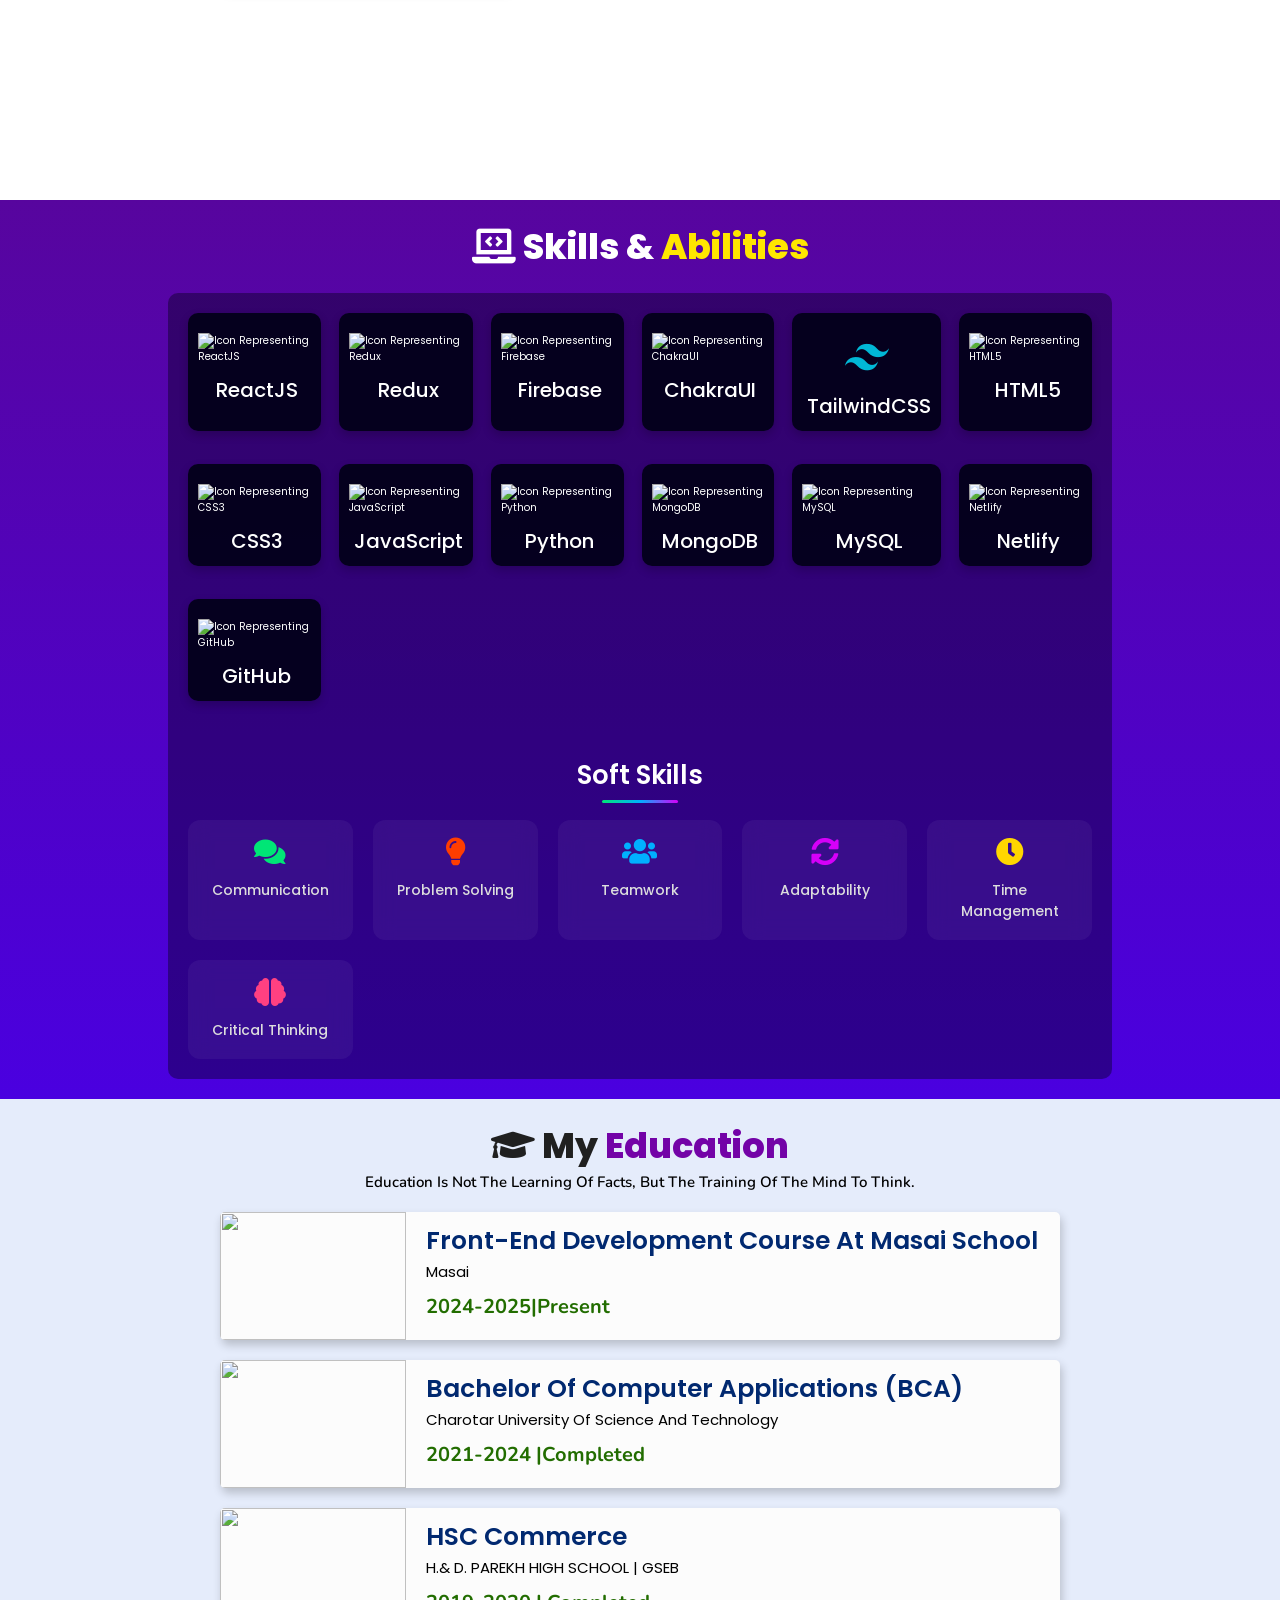
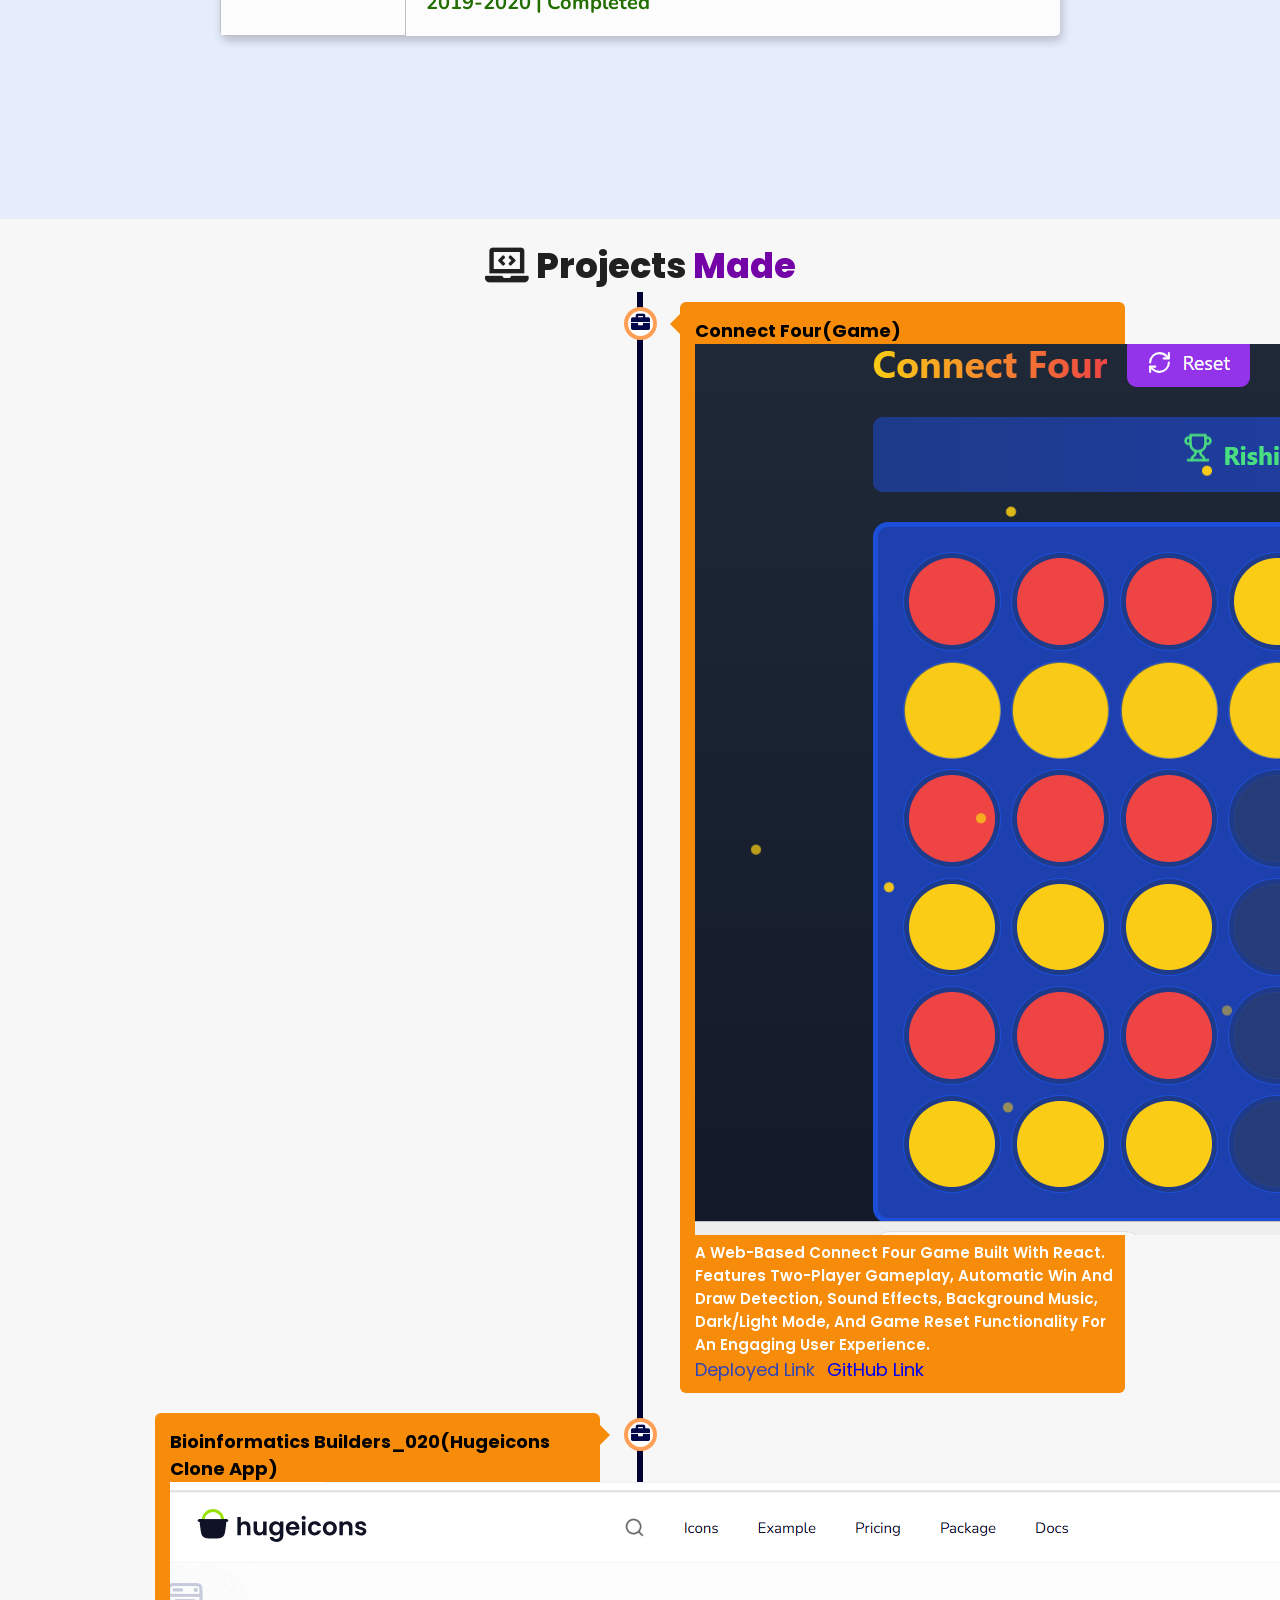
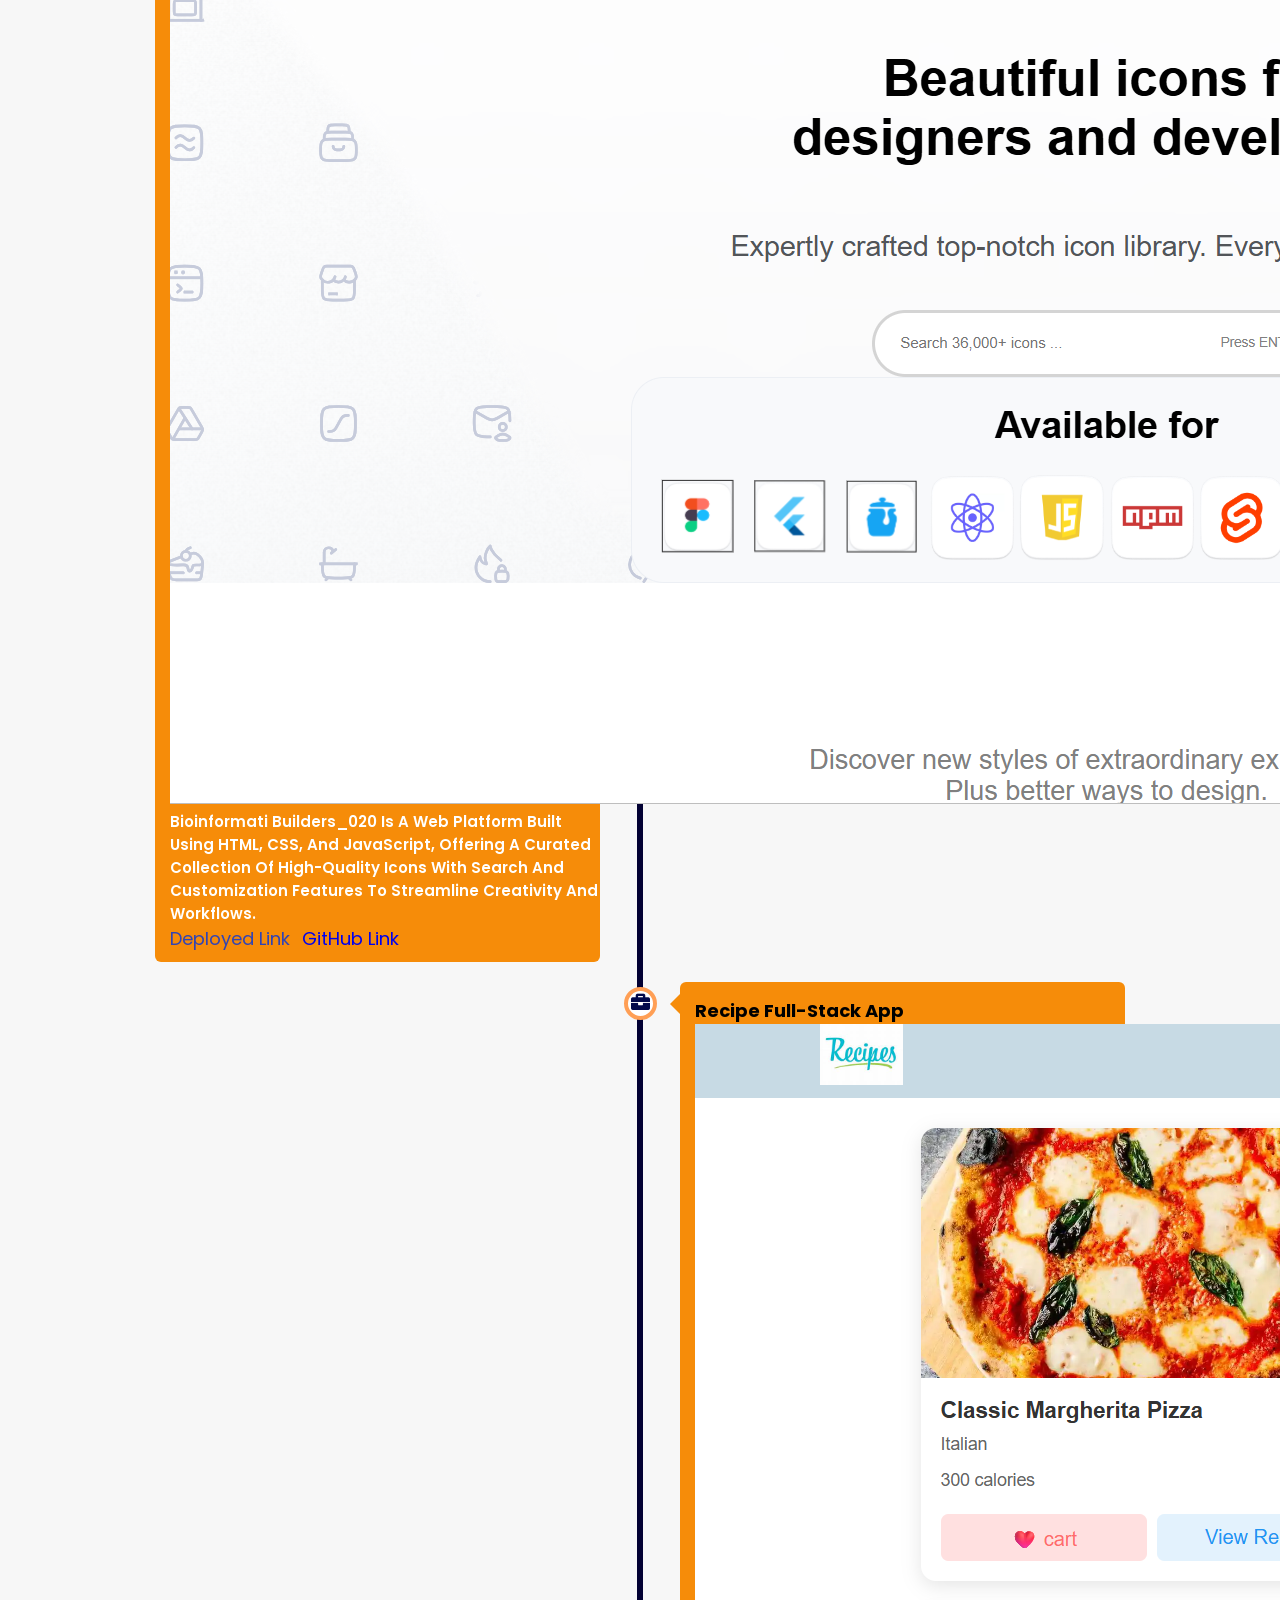
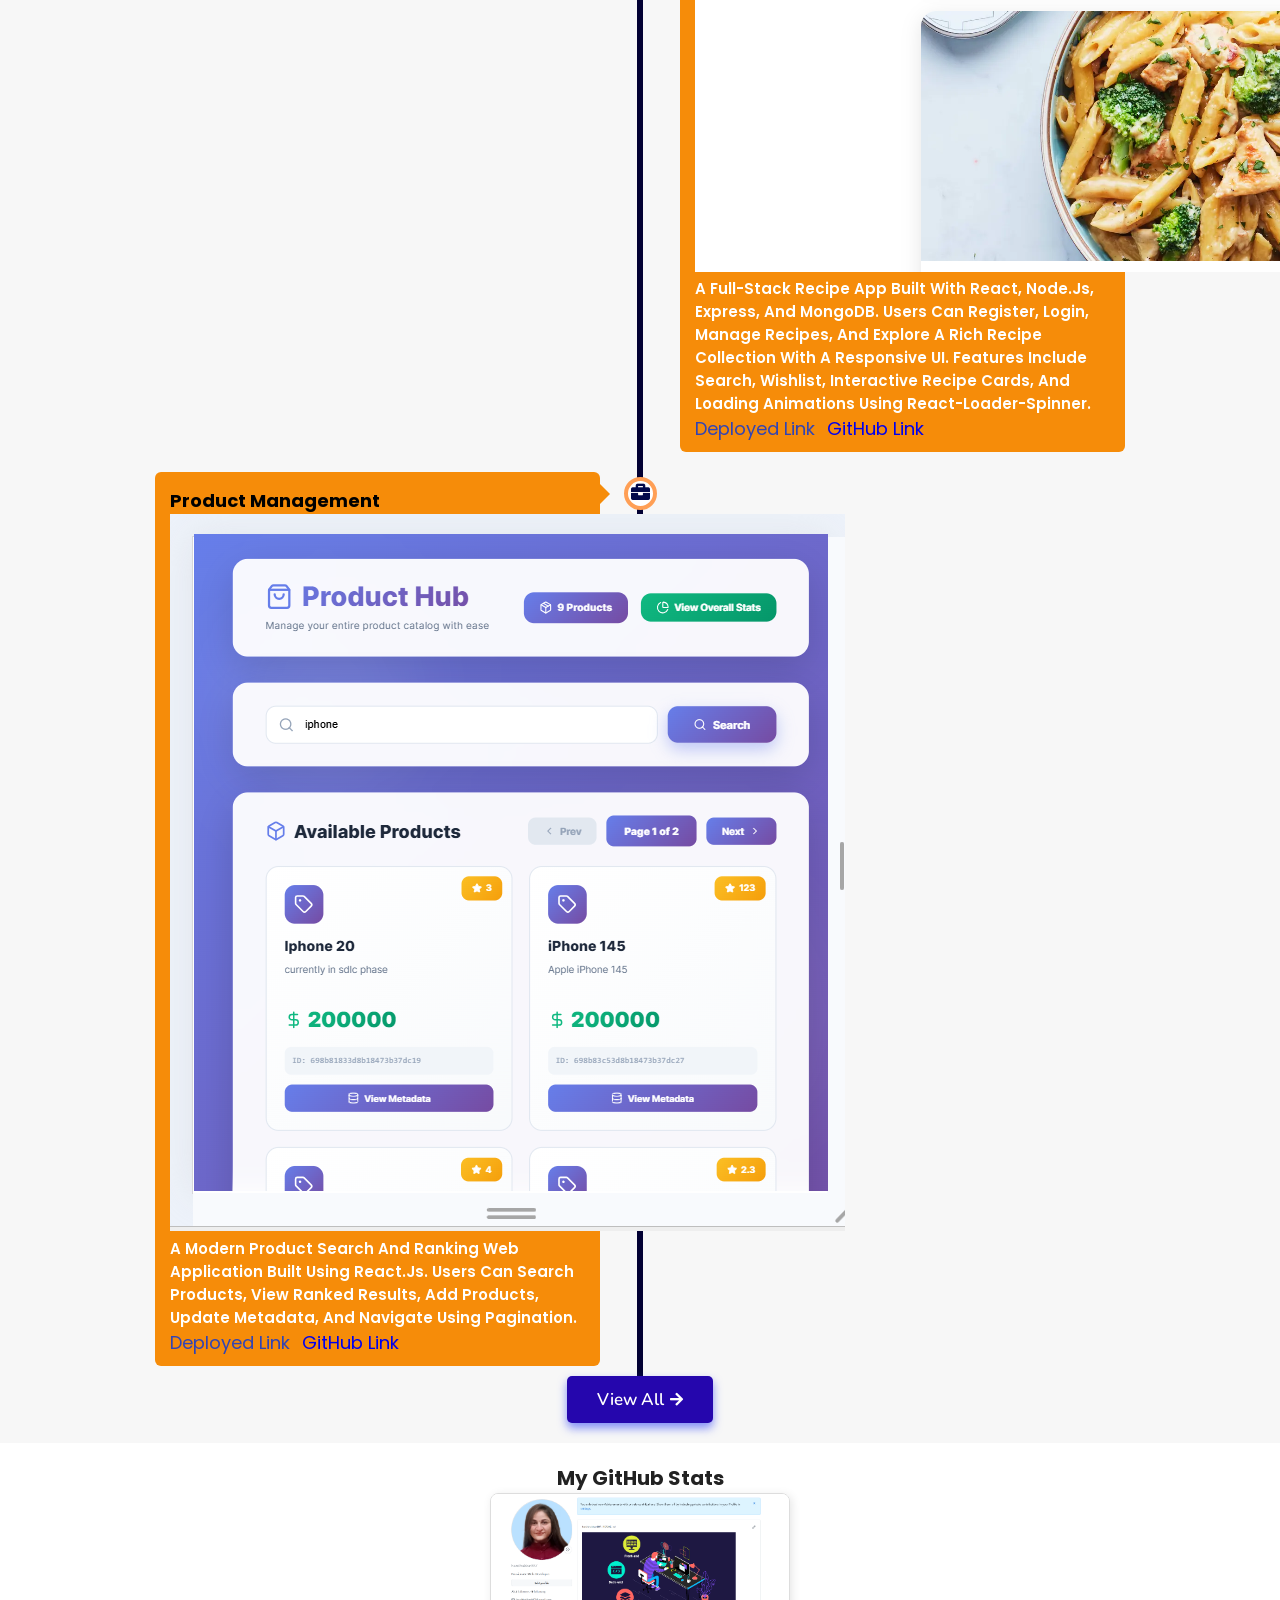
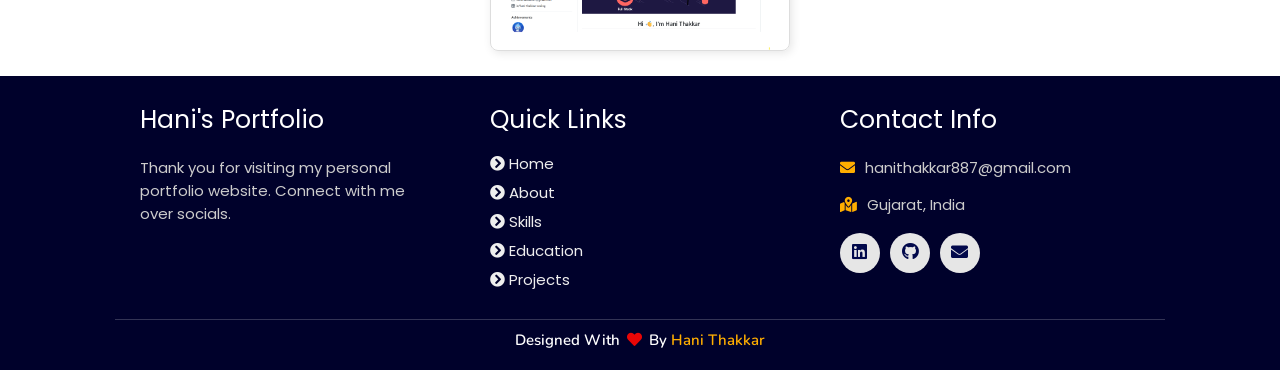
==== commit 5c3bf15a: "Update index.html" ====
--- a/index.html
+++ b/index.html
@@ -88,13 +88,16 @@
   <!--  <a href="https://drive.google.com/file/d/1FKOE-YZxPHnii_GoGurIw9ZRxdlHC3jR/view" target="_blank" >
     Resume 
     </a> -->
-    <a
+    <!-- <a
   href="https://drive.google.com/uc?export=download&id=1FKOE-YZxPHnii_GoGurIw9ZRxdlHC3jR"
   target="_blank"
   
 >
   Resume
-</a>
+</a> -->
+       <a href="#" onclick="openAndDownload(event)">
+    Resume
+</a>       
   
 </li>
             </ul>
@@ -543,6 +546,20 @@
 
 
 </body>
+  <script>
+function openAndDownload(e) {
+    e.preventDefault();
+
+    // Open preview in new tab
+    window.open(
+        "https://drive.google.com/file/d/1FKOE-YZxPHnii_GoGurIw9ZRxdlHC3jR/view",
+        "_blank"
+    );
+
+    // Trigger download
+    const link = document.createElement("a");
+    link.href = "https://drive.google.com/uc?export=download&id=1FKOE-YZxPHnii_GoGurIw9ZRxdlHC3jR";
+    link.download = "";
 </html>
 
 
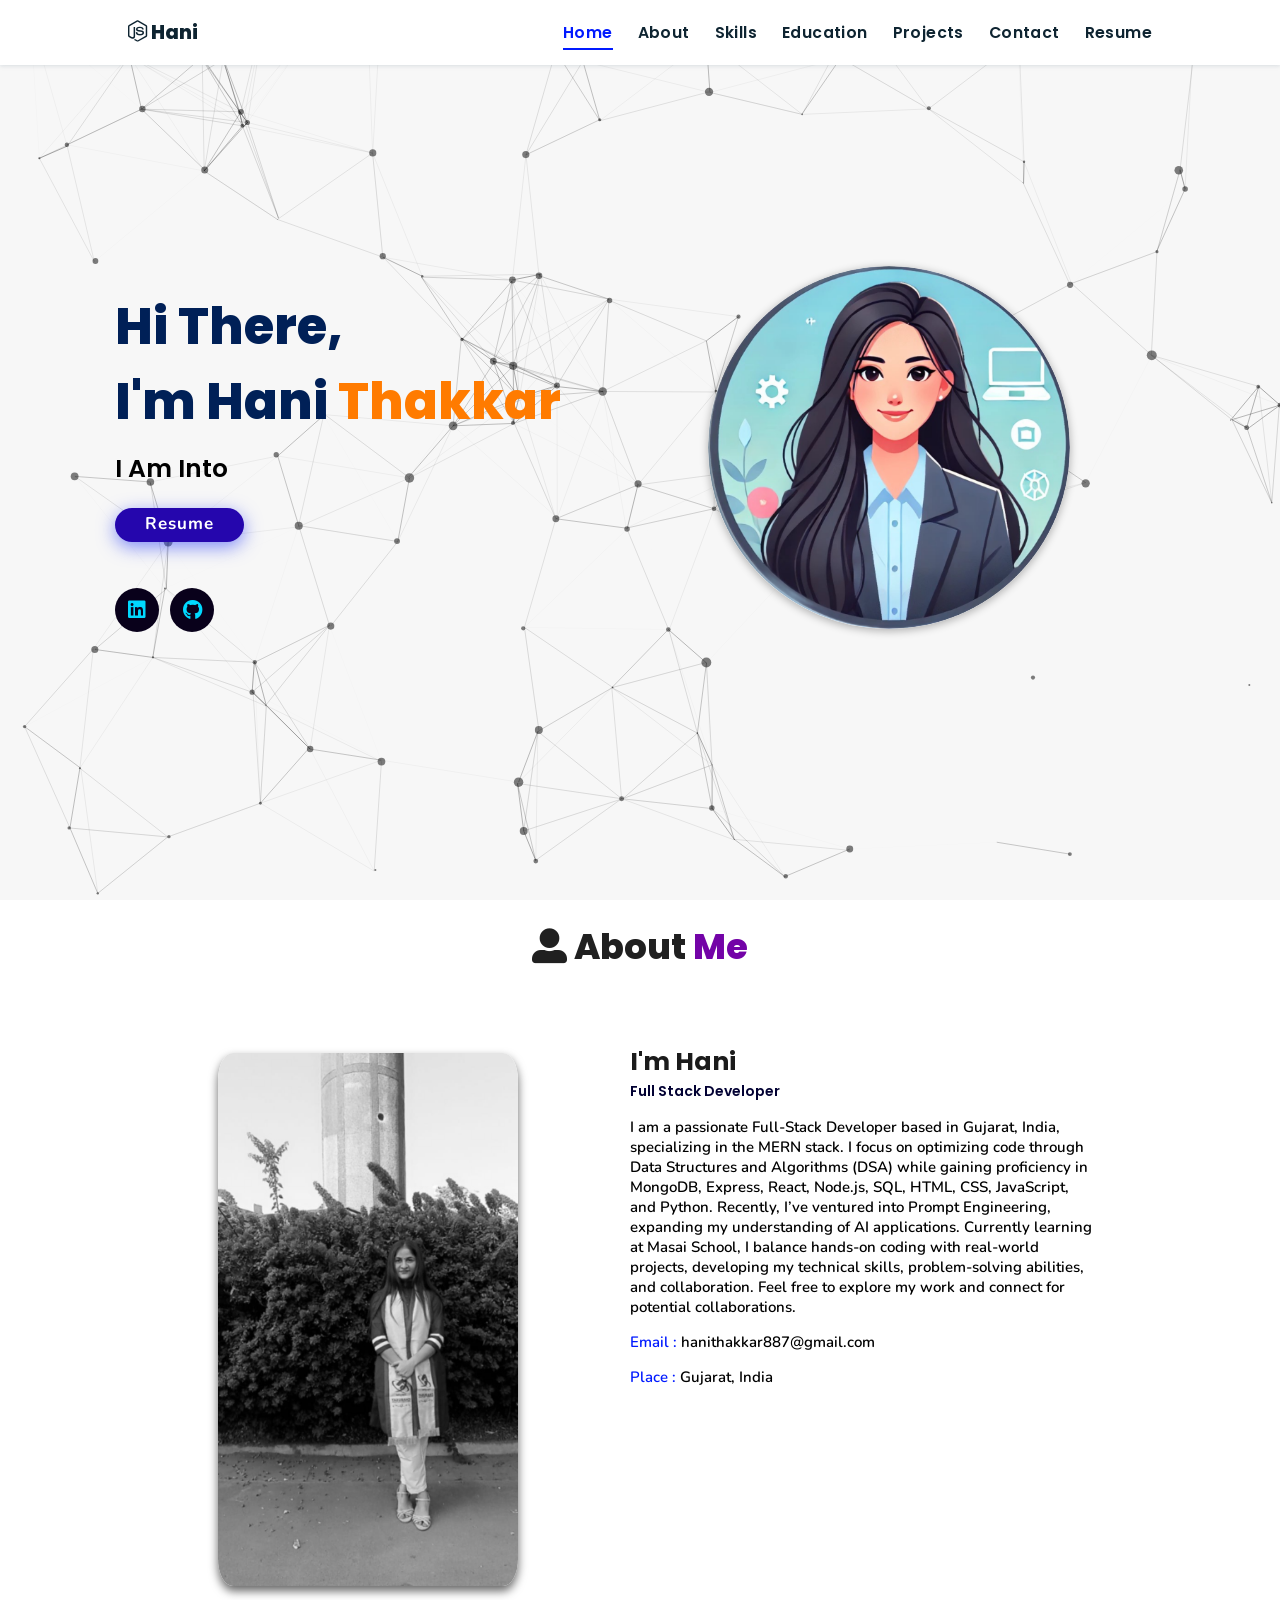
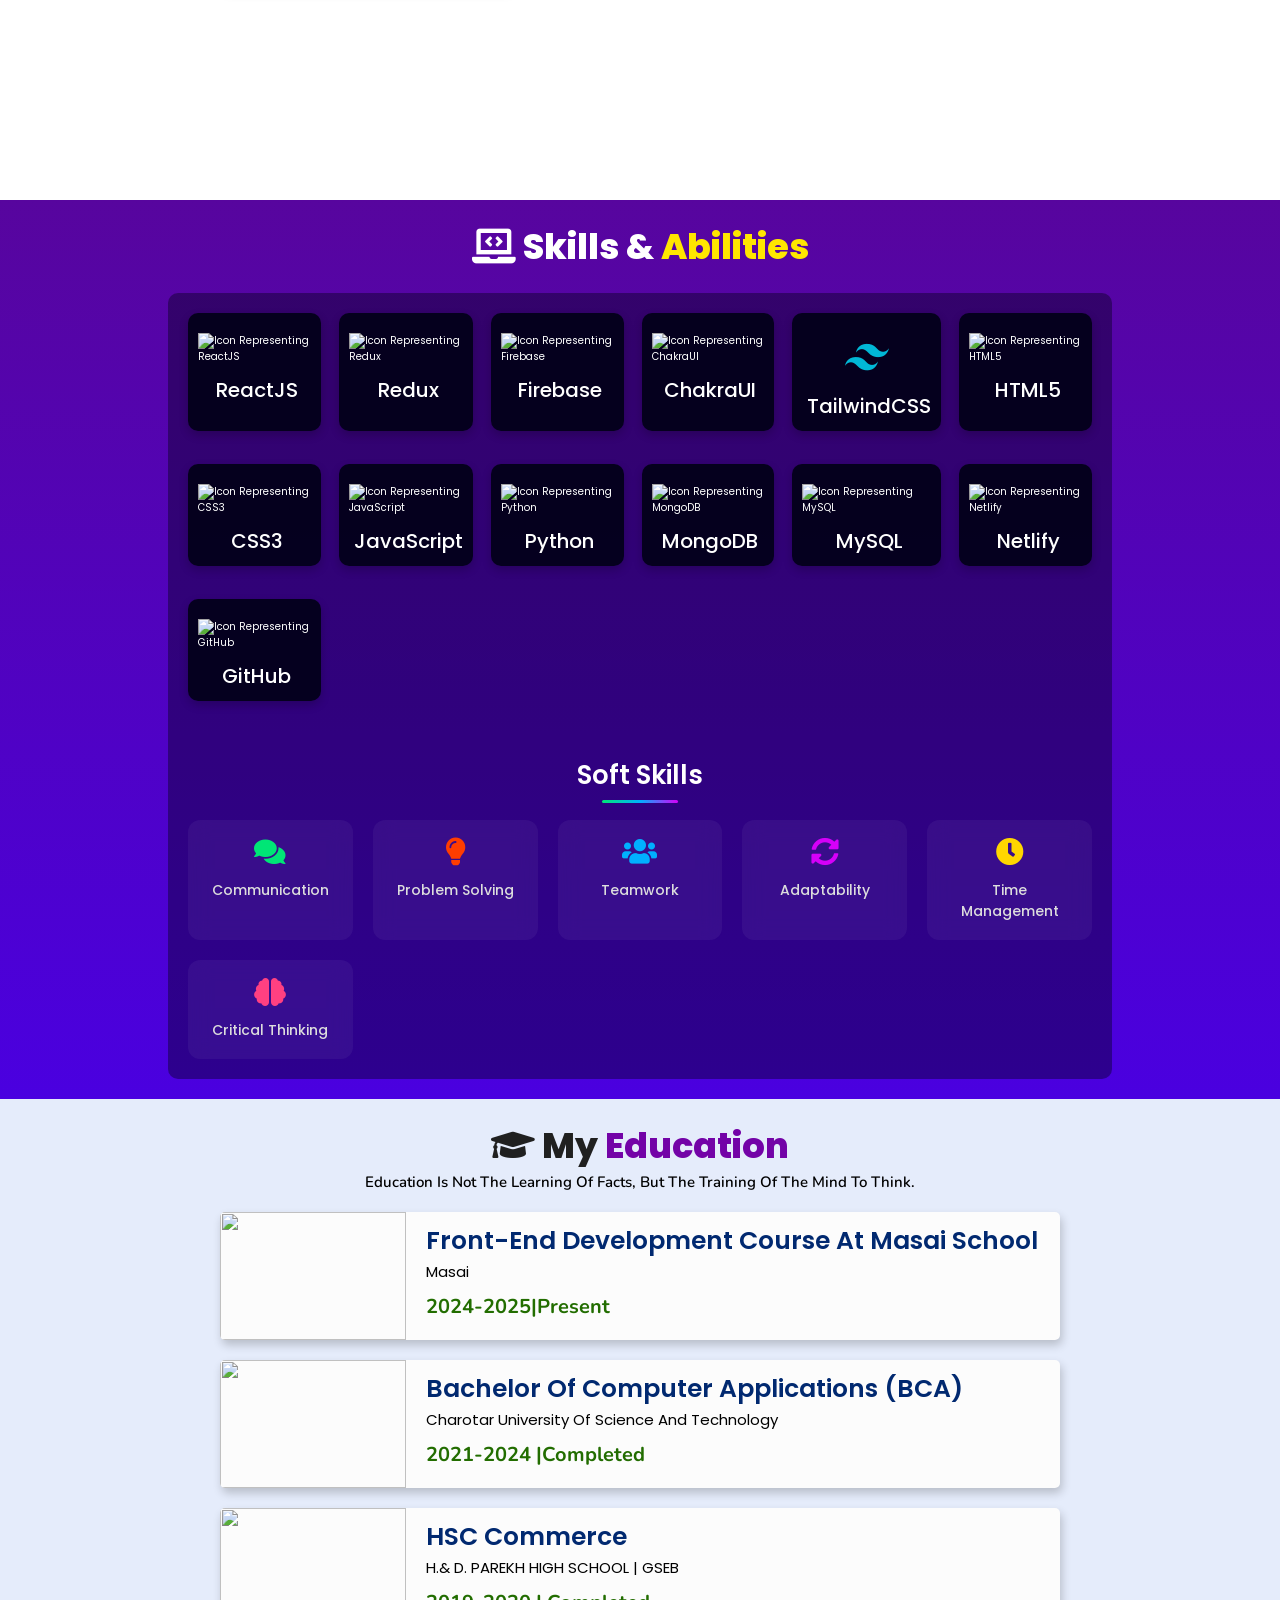
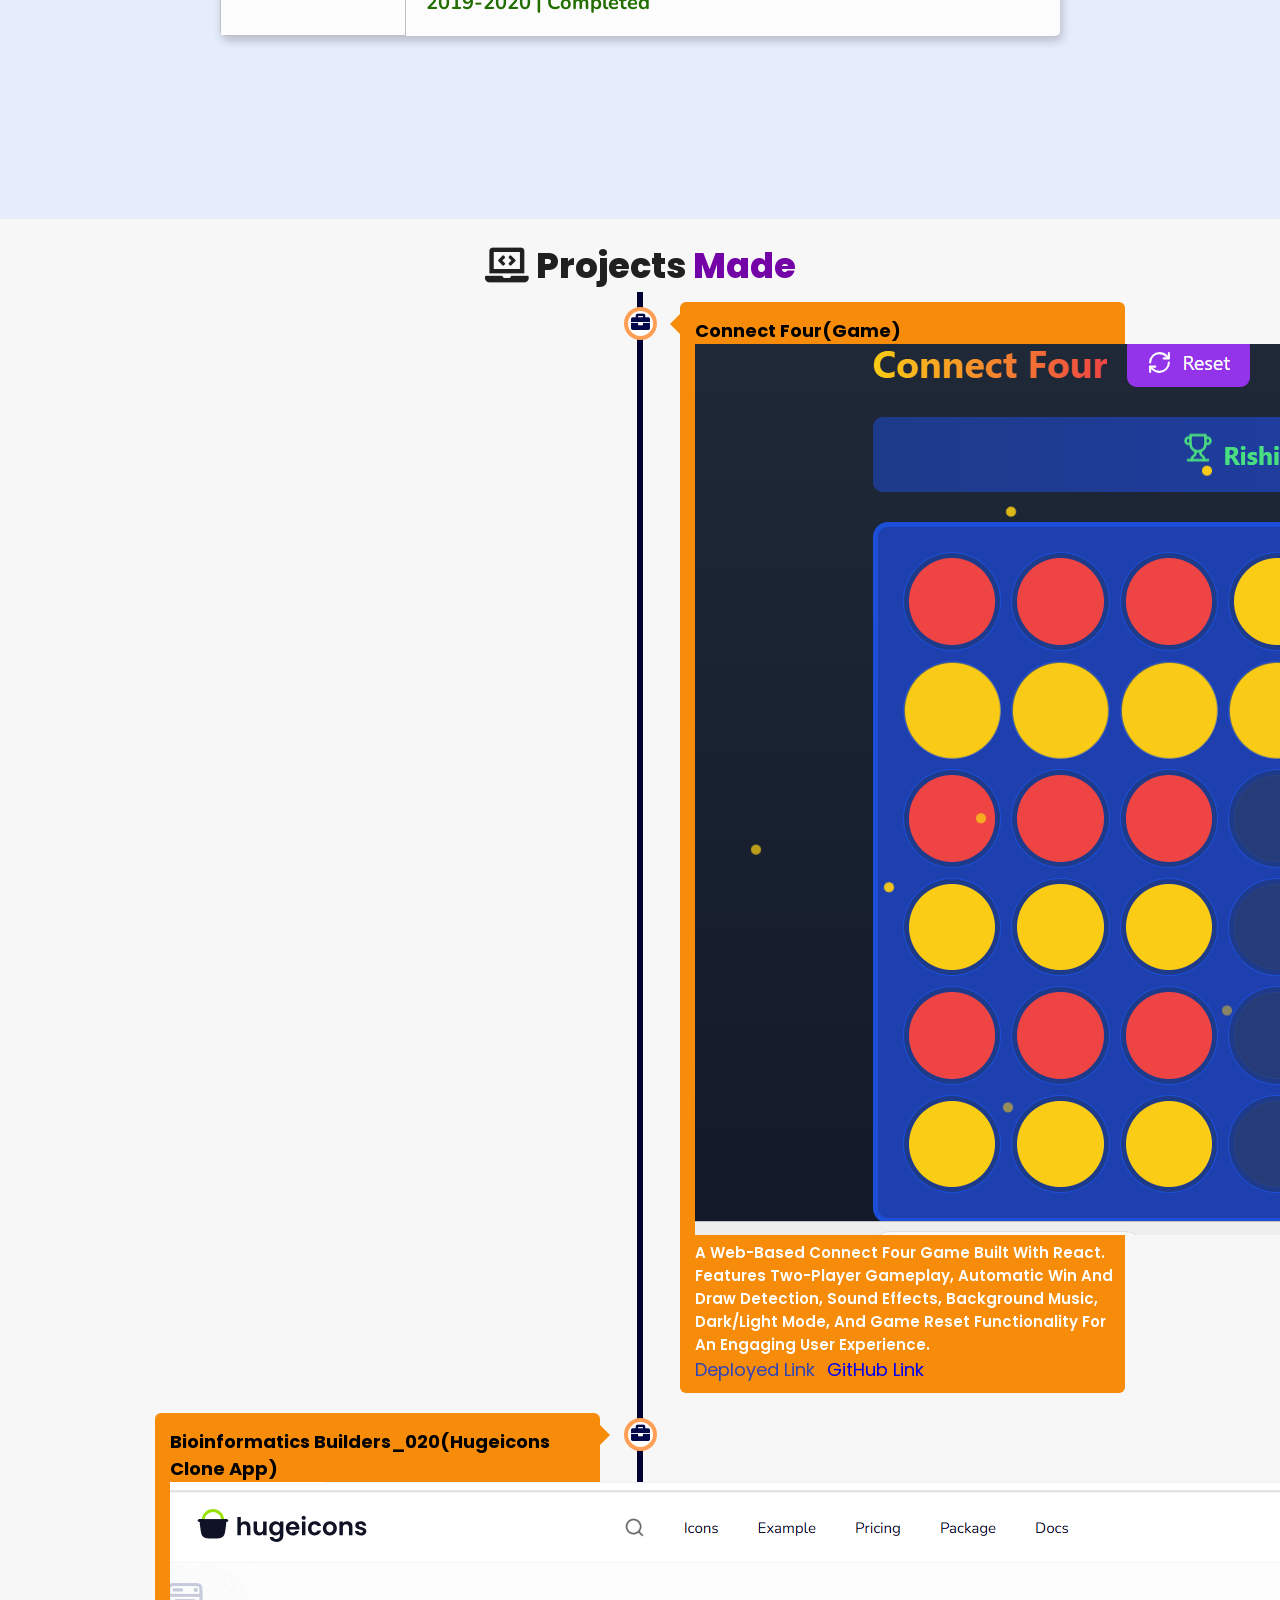
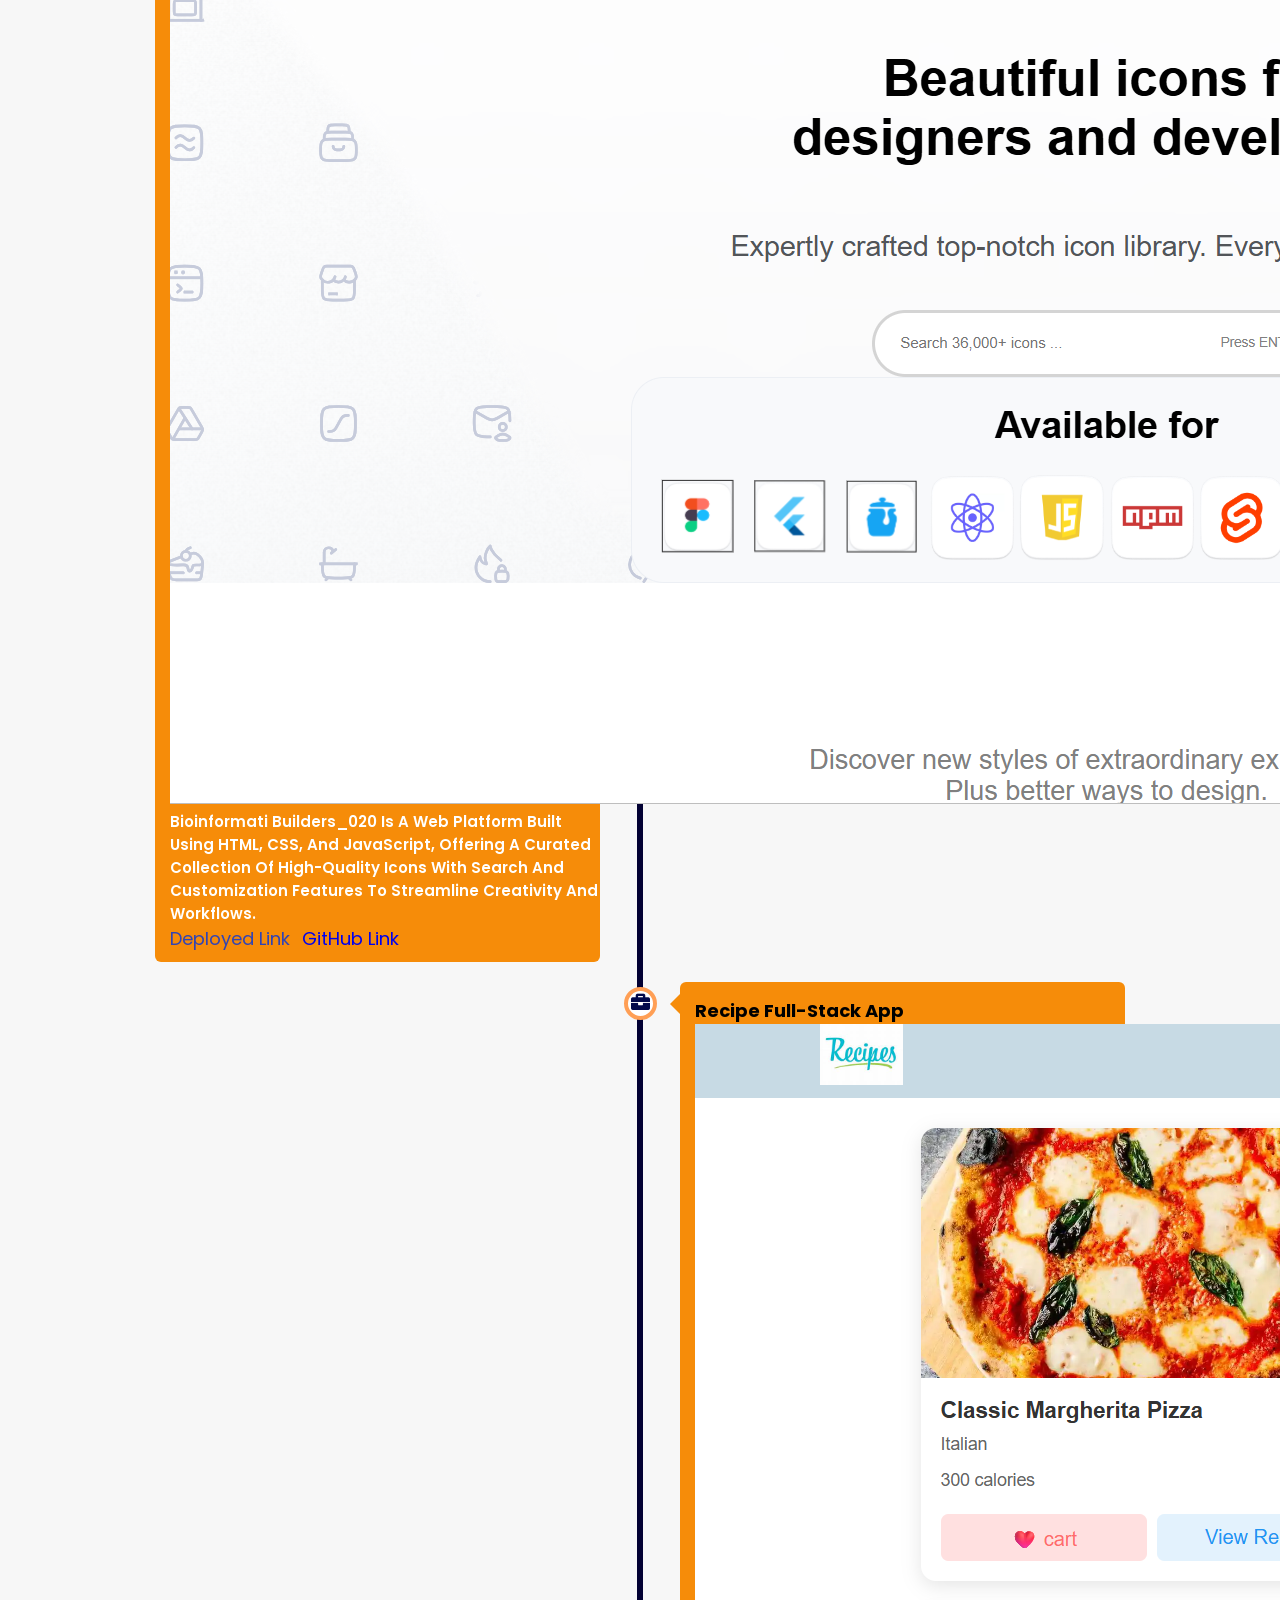
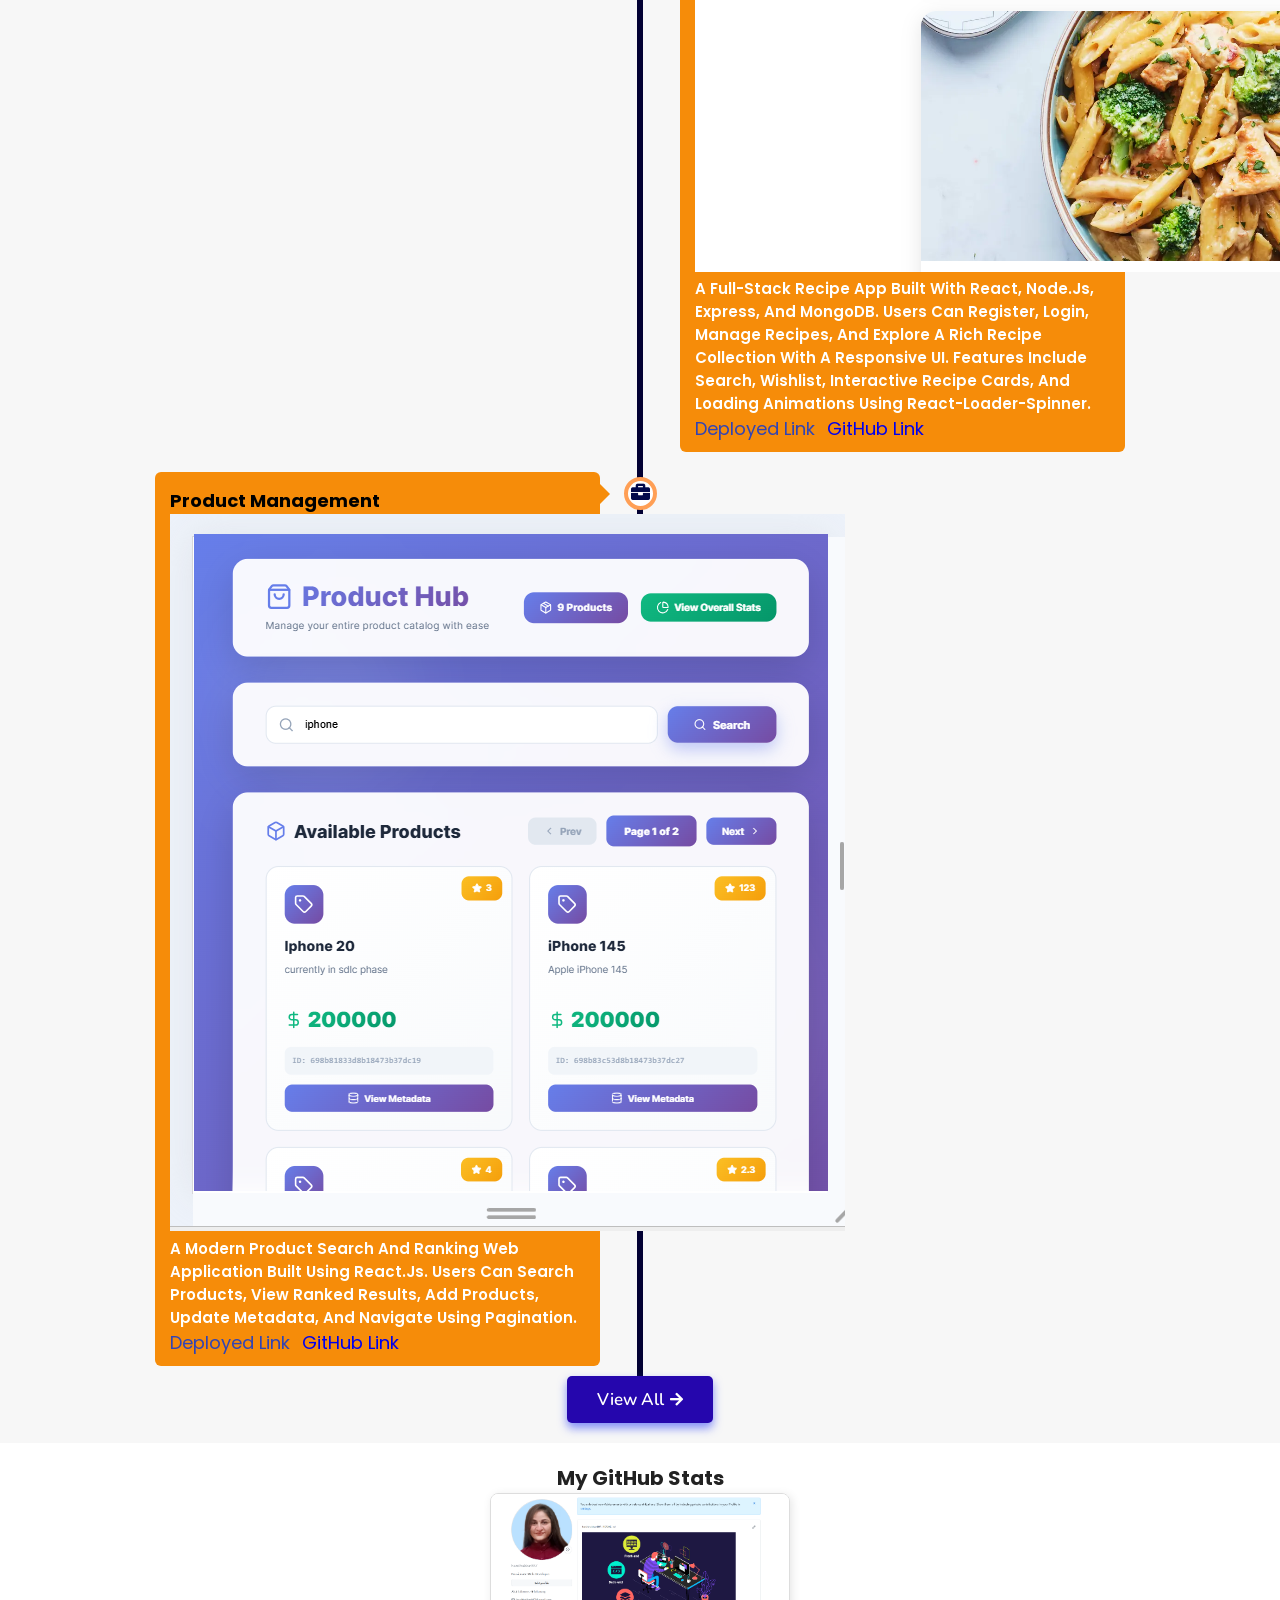
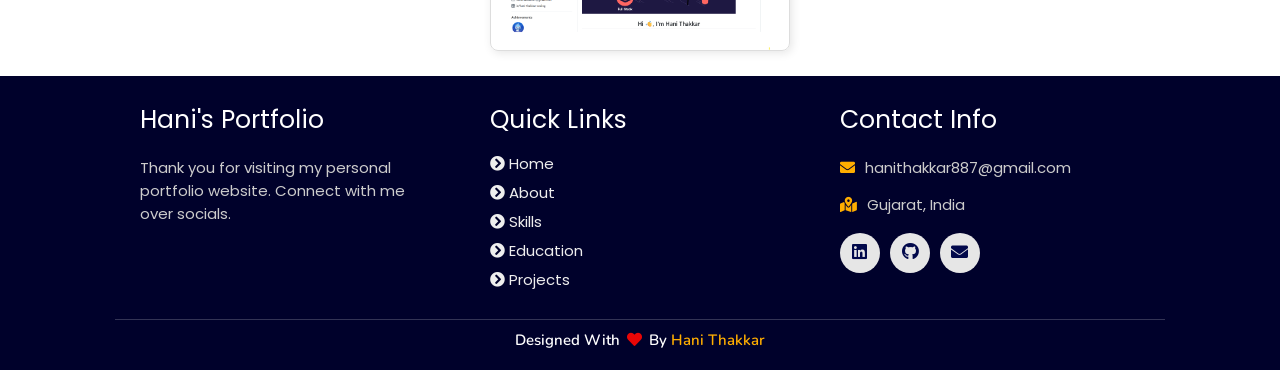
==== commit 39385b4a: "Update index.html" ====
--- a/index.html
+++ b/index.html
@@ -95,9 +95,9 @@
 >
   Resume
 </a> -->
-       <a href="#" onclick="openAndDownload(event)">
+      <a href="#" onclick="openResume(event)">
     Resume
-</a>       
+</a>  
   
 </li>
             </ul>
@@ -544,22 +544,27 @@
 <script src="./assets/js/script.js" defer></script>
 <!-- <script src="script.js" defer></script> -->
 
-
+<script>
+function openResume(e) {
+    e.preventDefault();
+
+    const pdfPath = "./assets/resume/resume.pdf";
+
+    window.open(pdfPath, "_blank");
+
+    setTimeout(() => {
+        const a = document.createElement("a");
+        a.href = pdfPath;
+        a.download = "Hani_Thakkar_Resume.pdf";
+        document.body.appendChild(a);
+        a.click();
+        document.body.removeChild(a);
+    }, 500);
+}
+</script>
 </body>
-  <script>
-function openAndDownload(e) {
-    e.preventDefault();
-
-    // Open preview in new tab
-    window.open(
-        "https://drive.google.com/file/d/1FKOE-YZxPHnii_GoGurIw9ZRxdlHC3jR/view",
-        "_blank"
-    );
-
-    // Trigger download
-    const link = document.createElement("a");
-    link.href = "https://drive.google.com/uc?export=download&id=1FKOE-YZxPHnii_GoGurIw9ZRxdlHC3jR";
-    link.download = "";
+  
+ 
 </html>
 
 
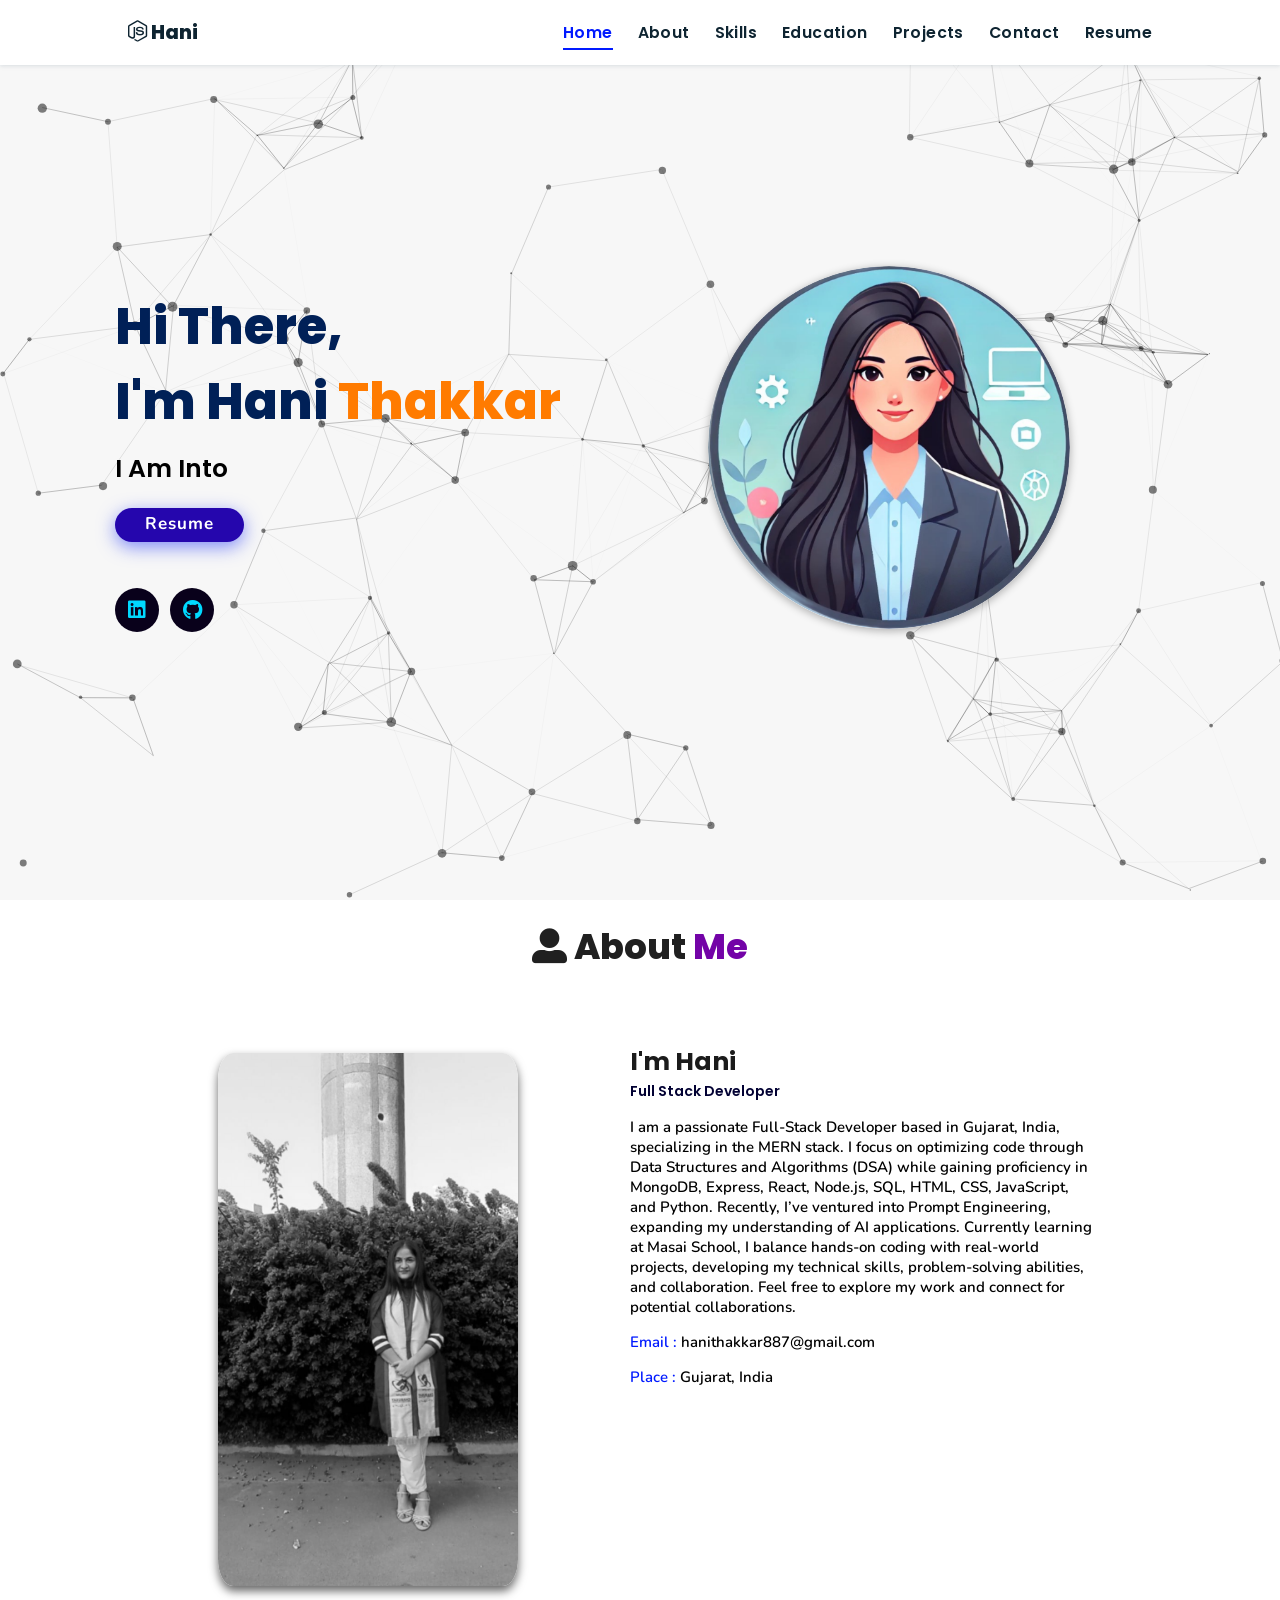
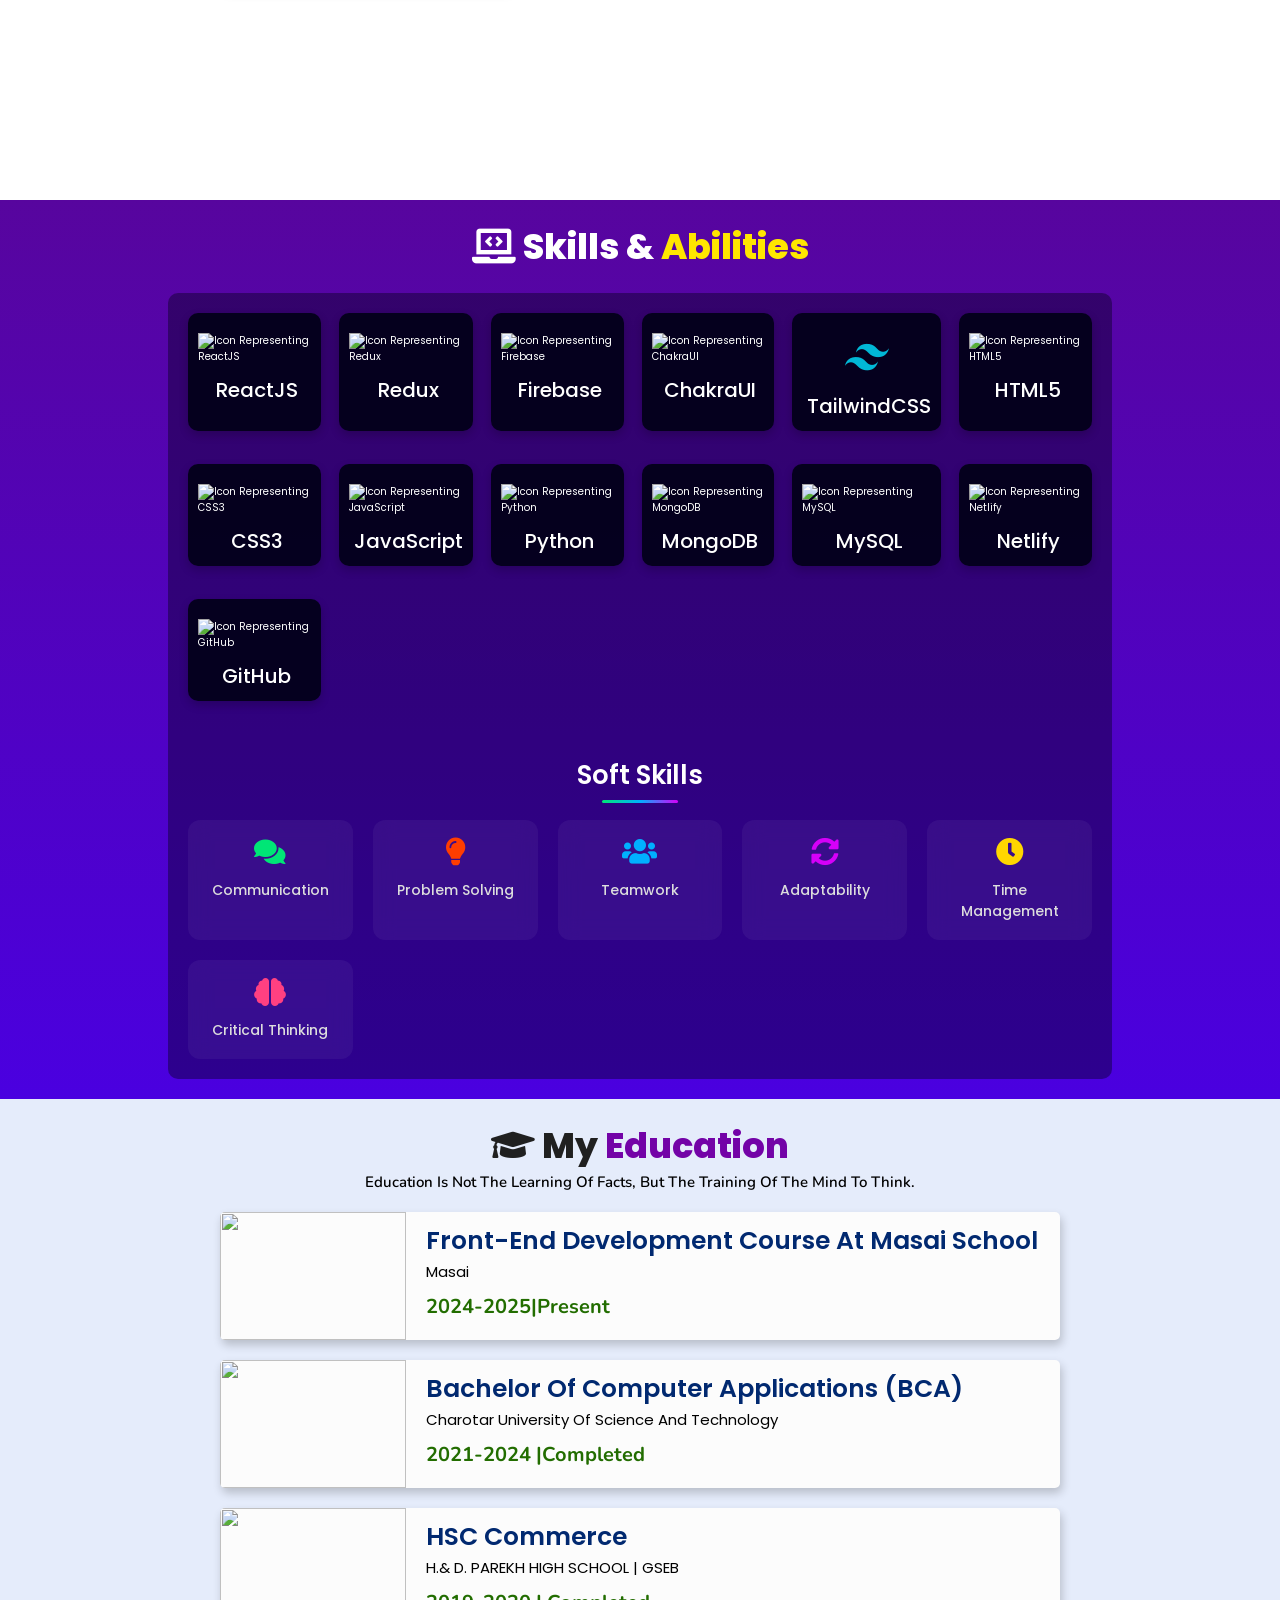
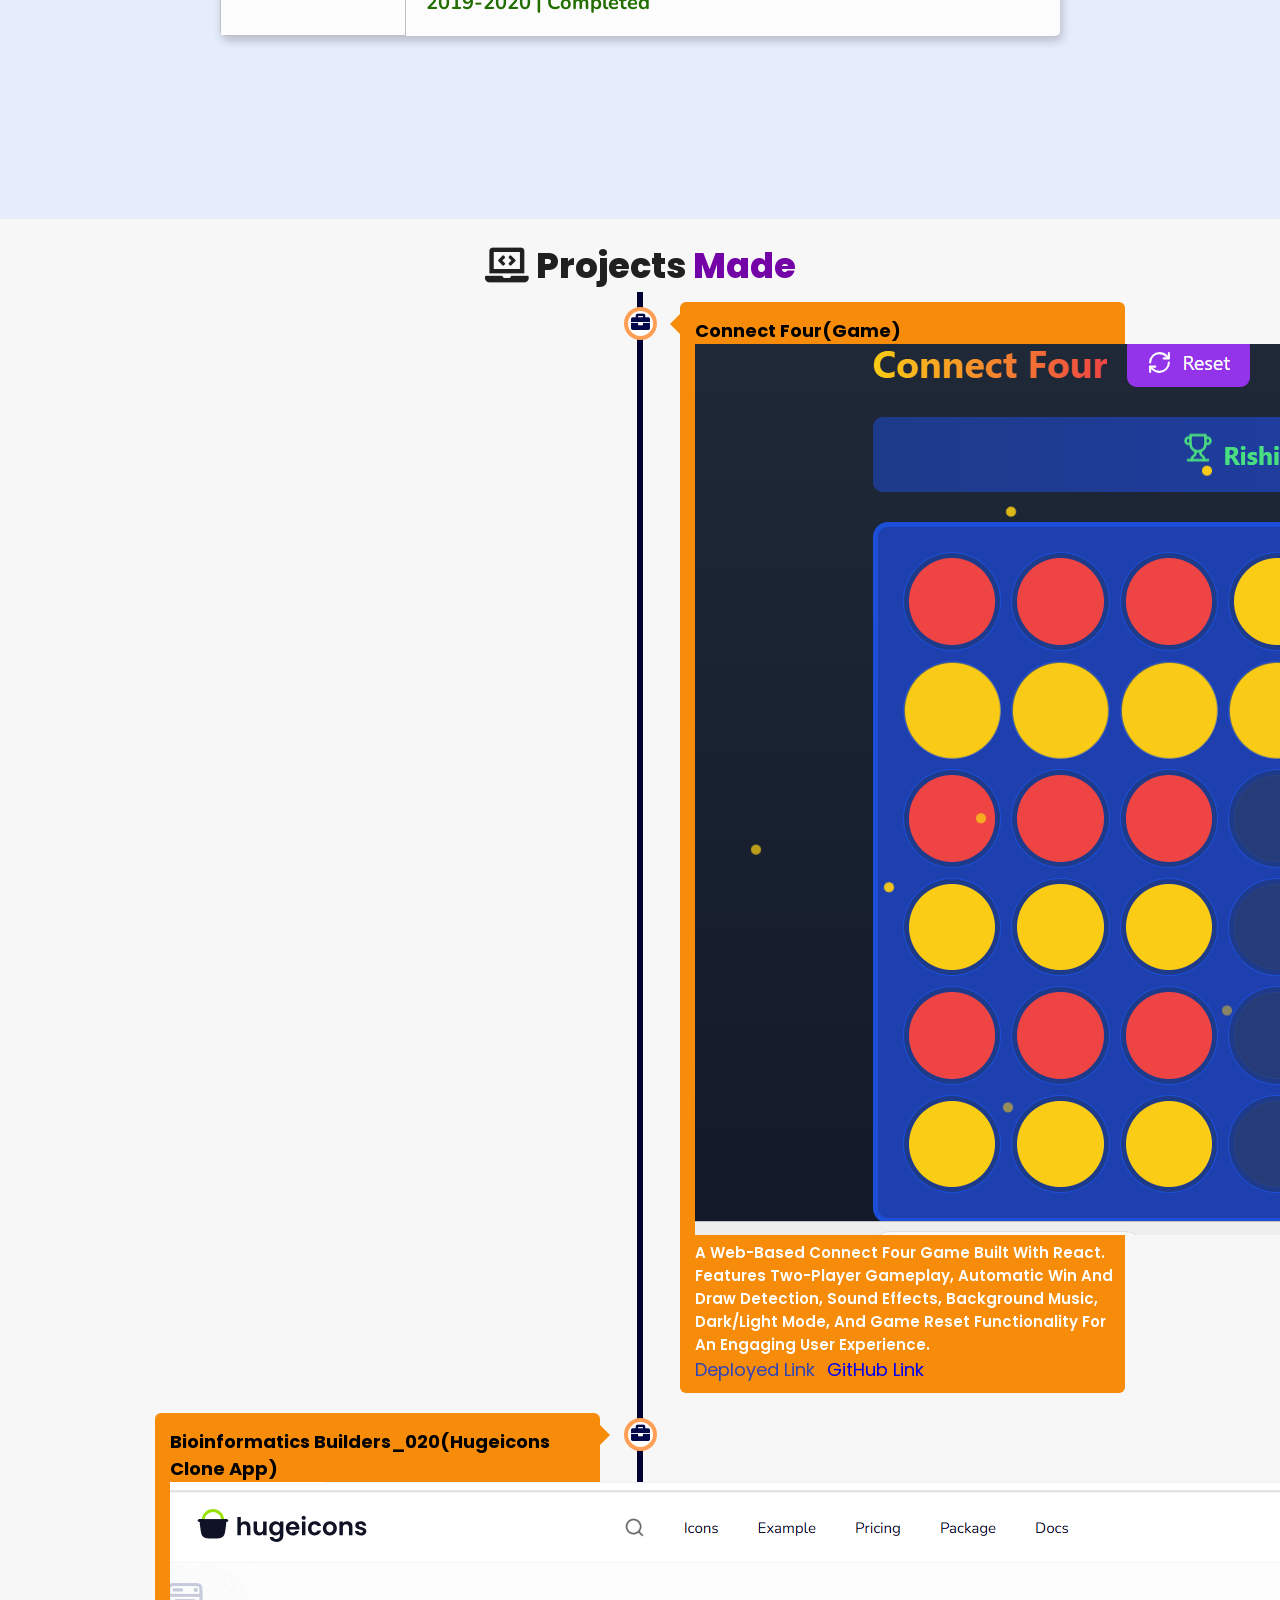
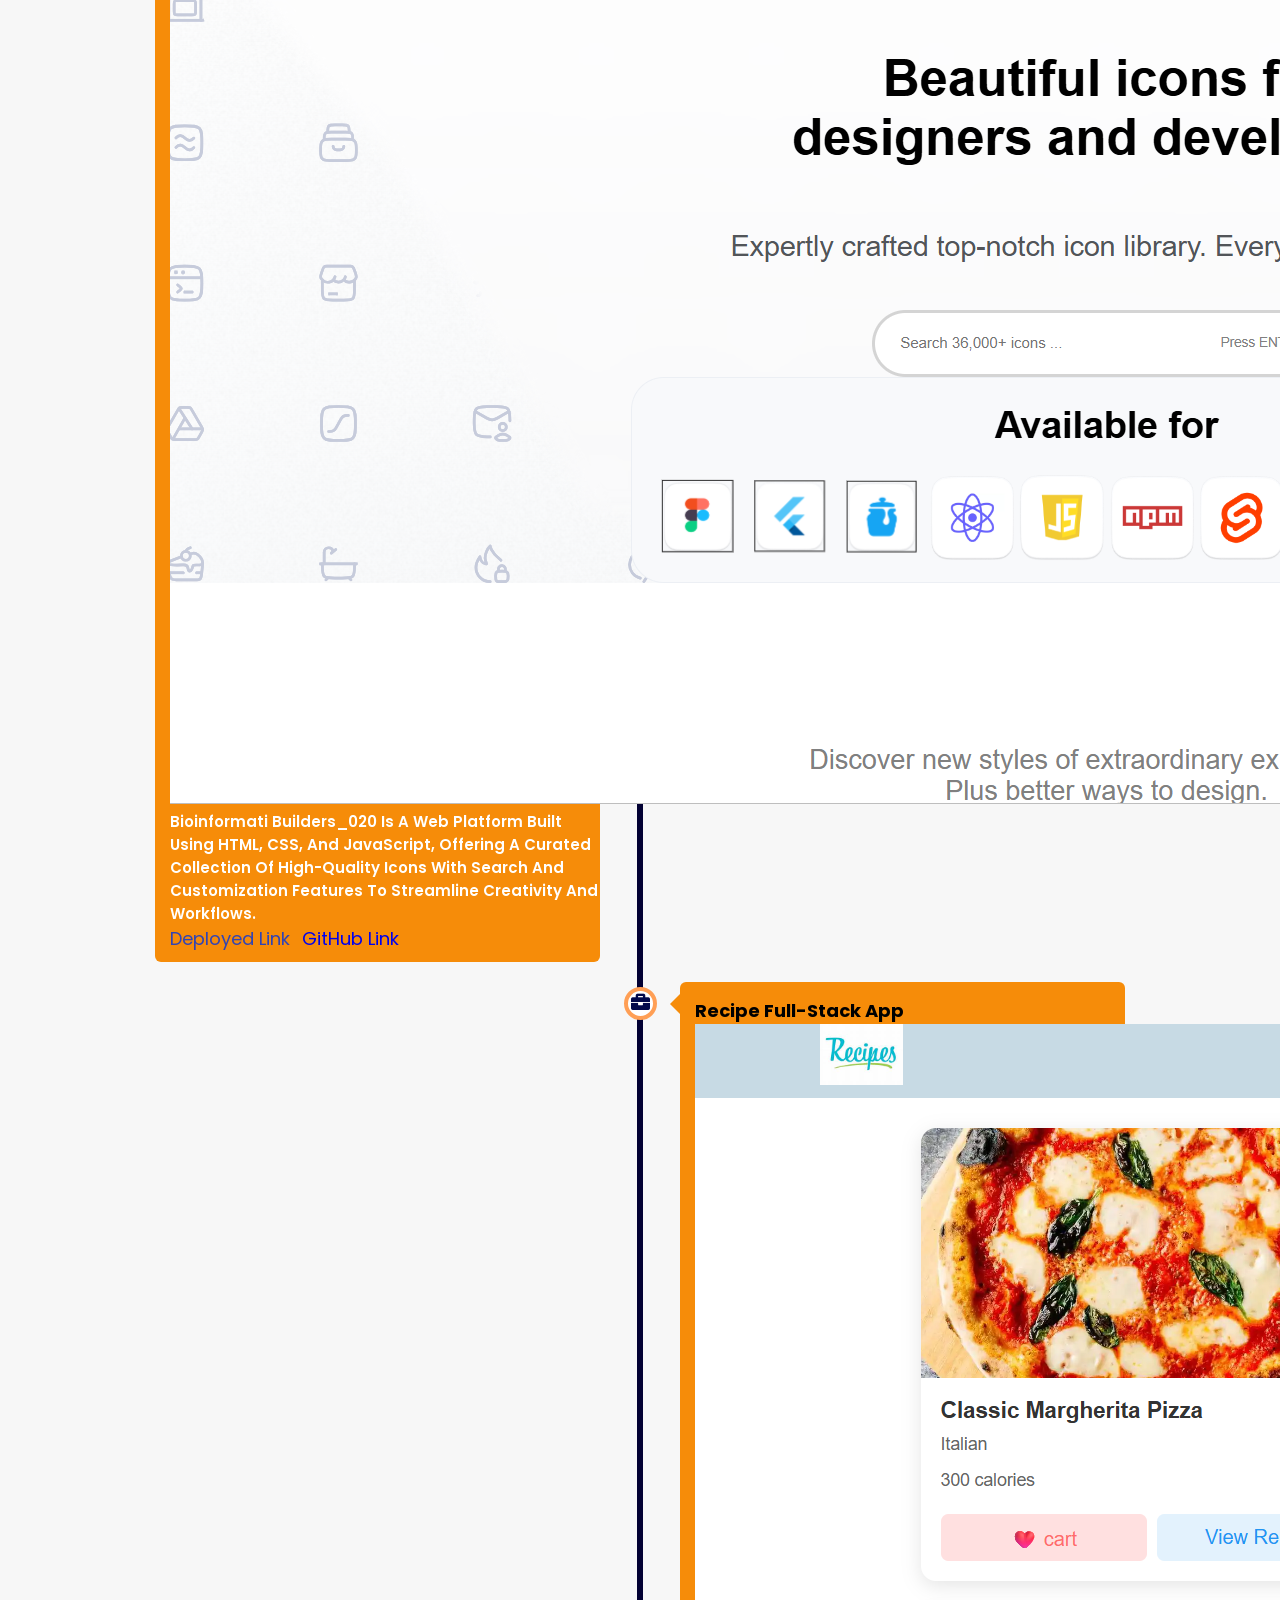
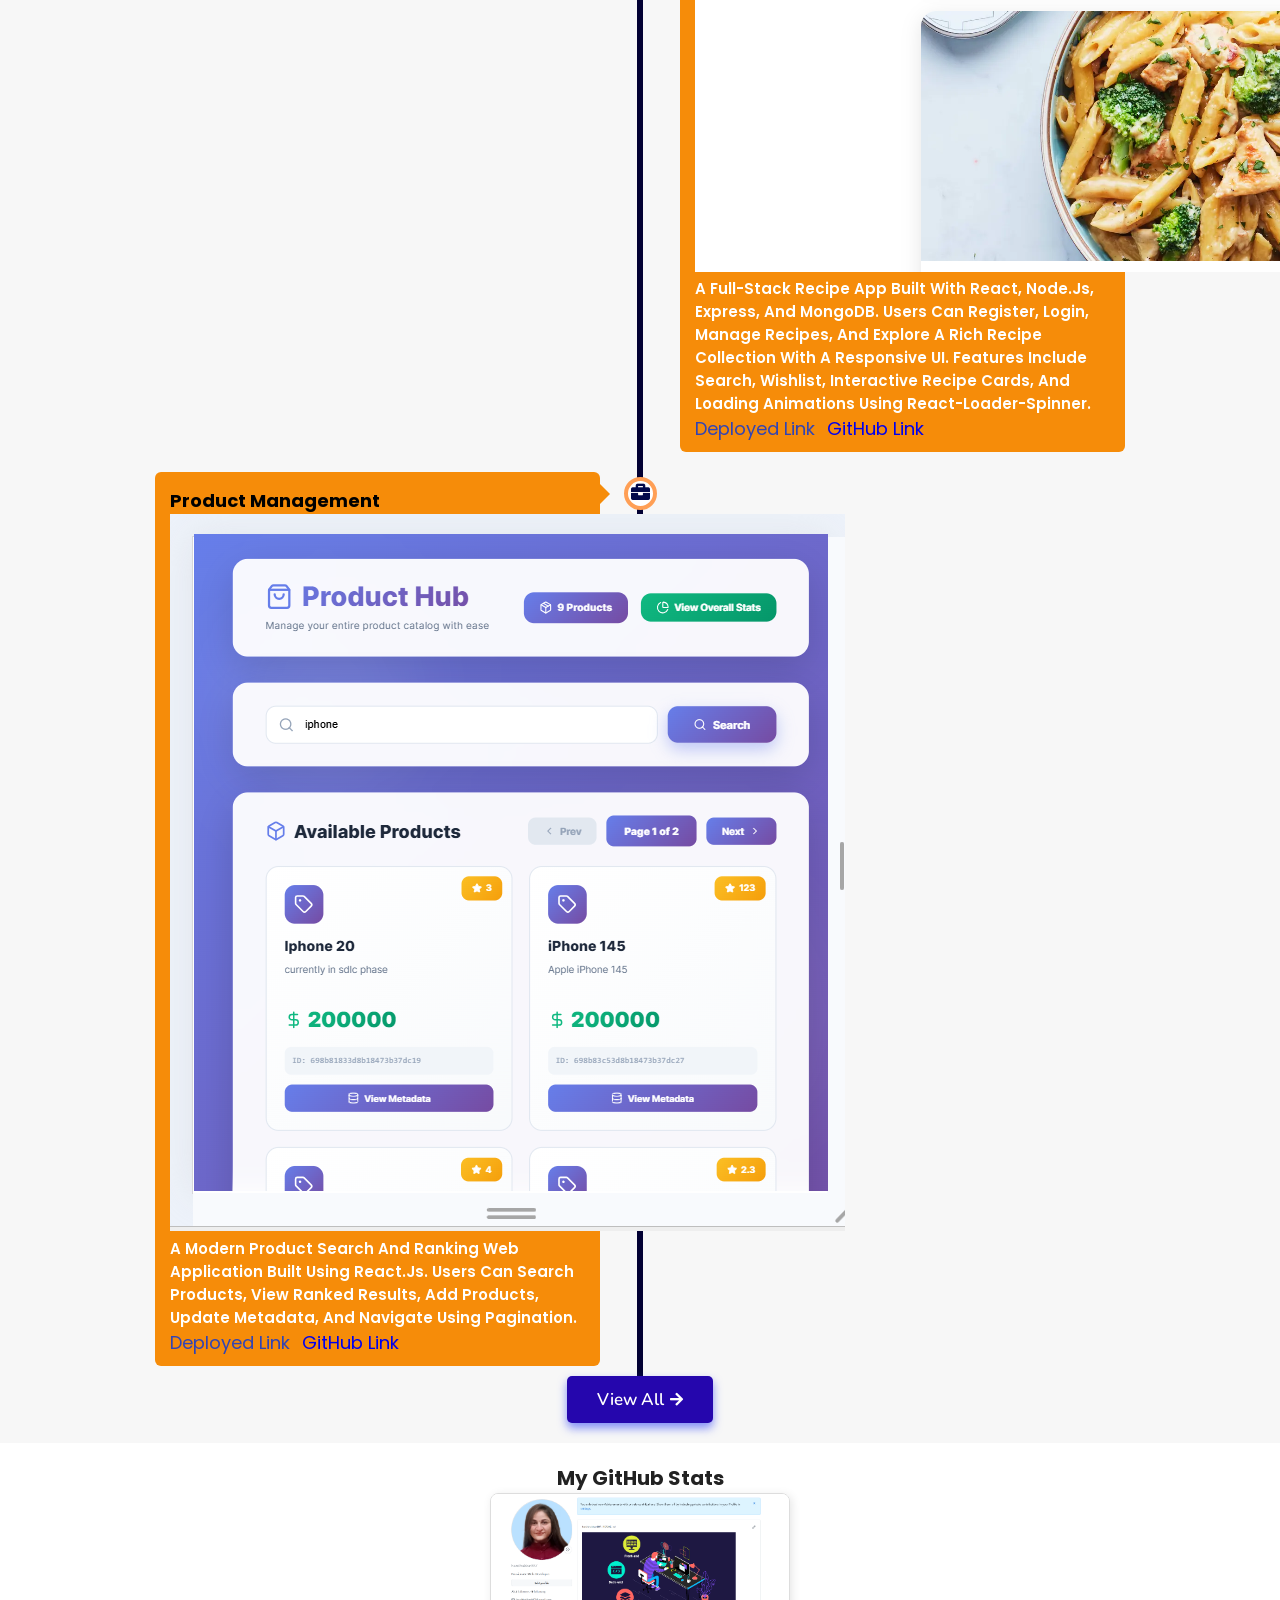
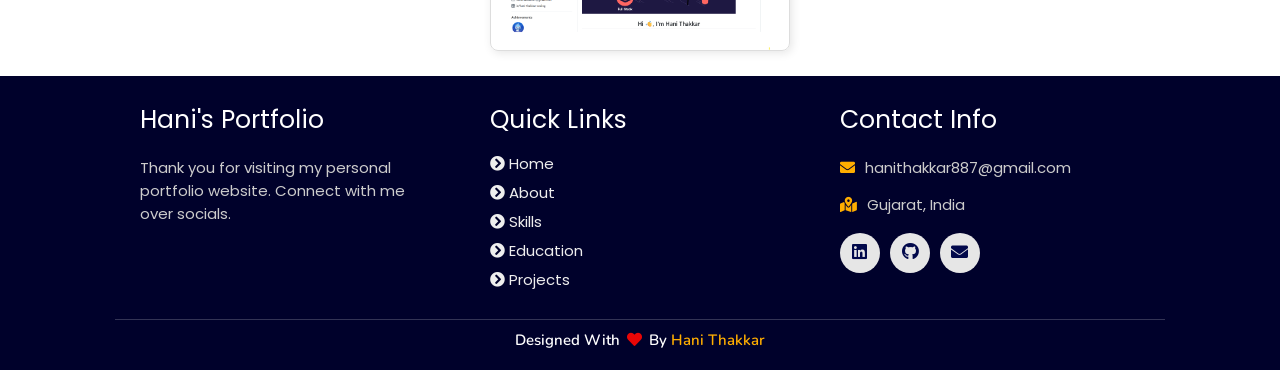
==== commit 8ca9088a: "Update index.html" ====
--- a/index.html
+++ b/index.html
@@ -548,7 +548,7 @@
 function openResume(e) {
     e.preventDefault();
 
-    const pdfPath = "./assets/resume/resume.pdf";
+    const pdfPath = "./assets/resume.pdf";
 
     window.open(pdfPath, "_blank");
 
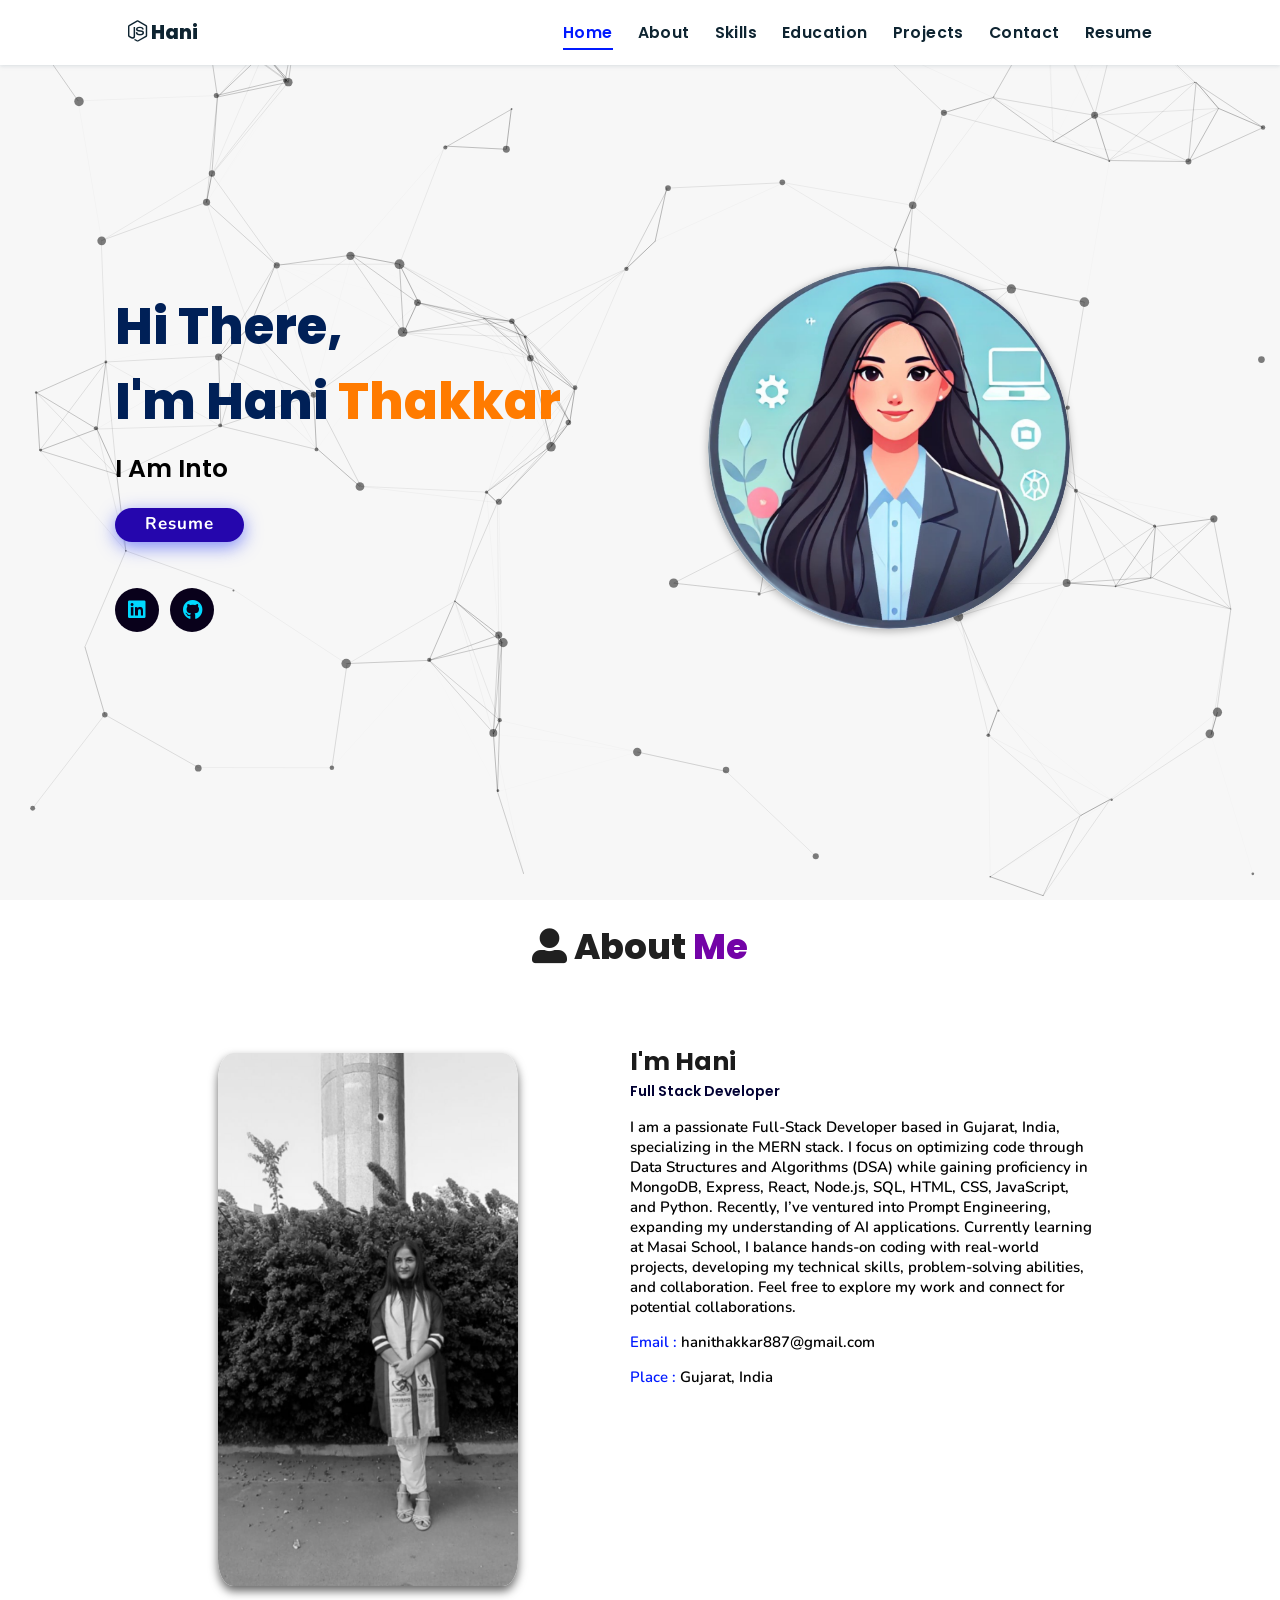
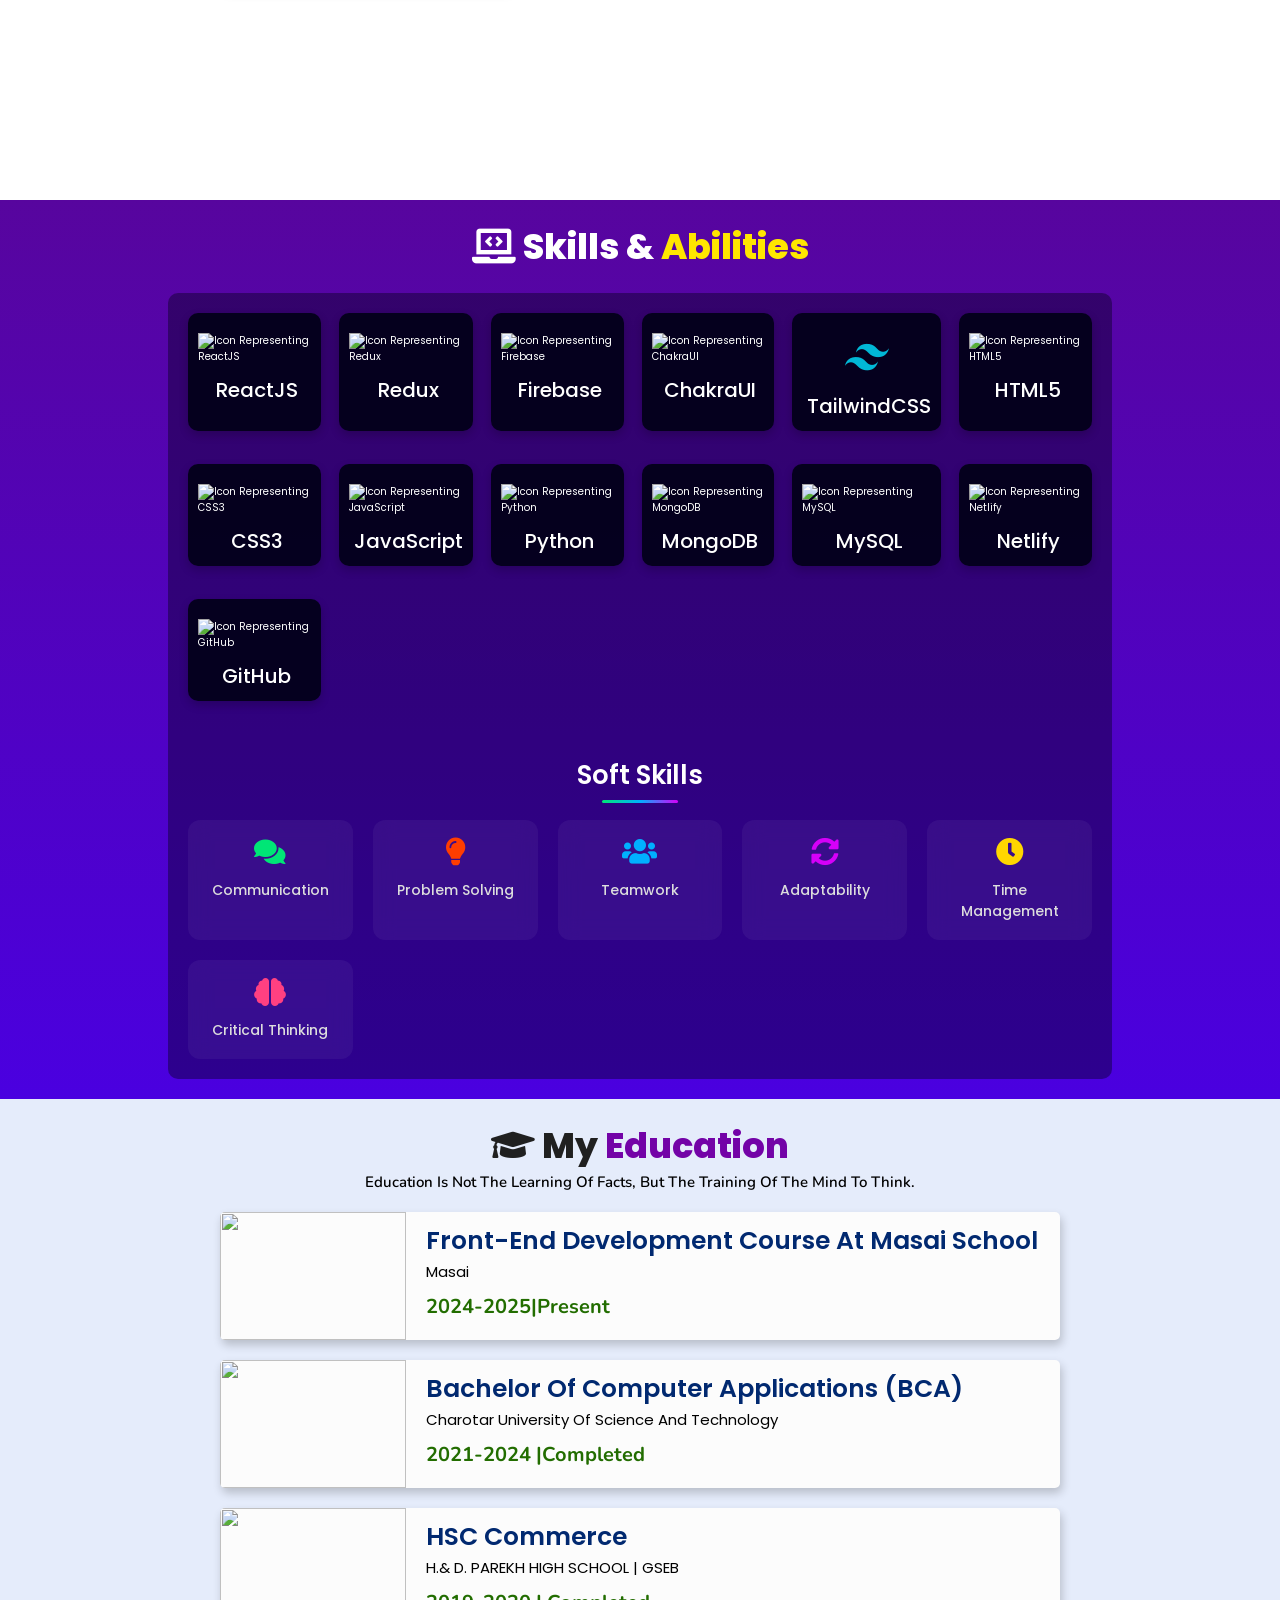
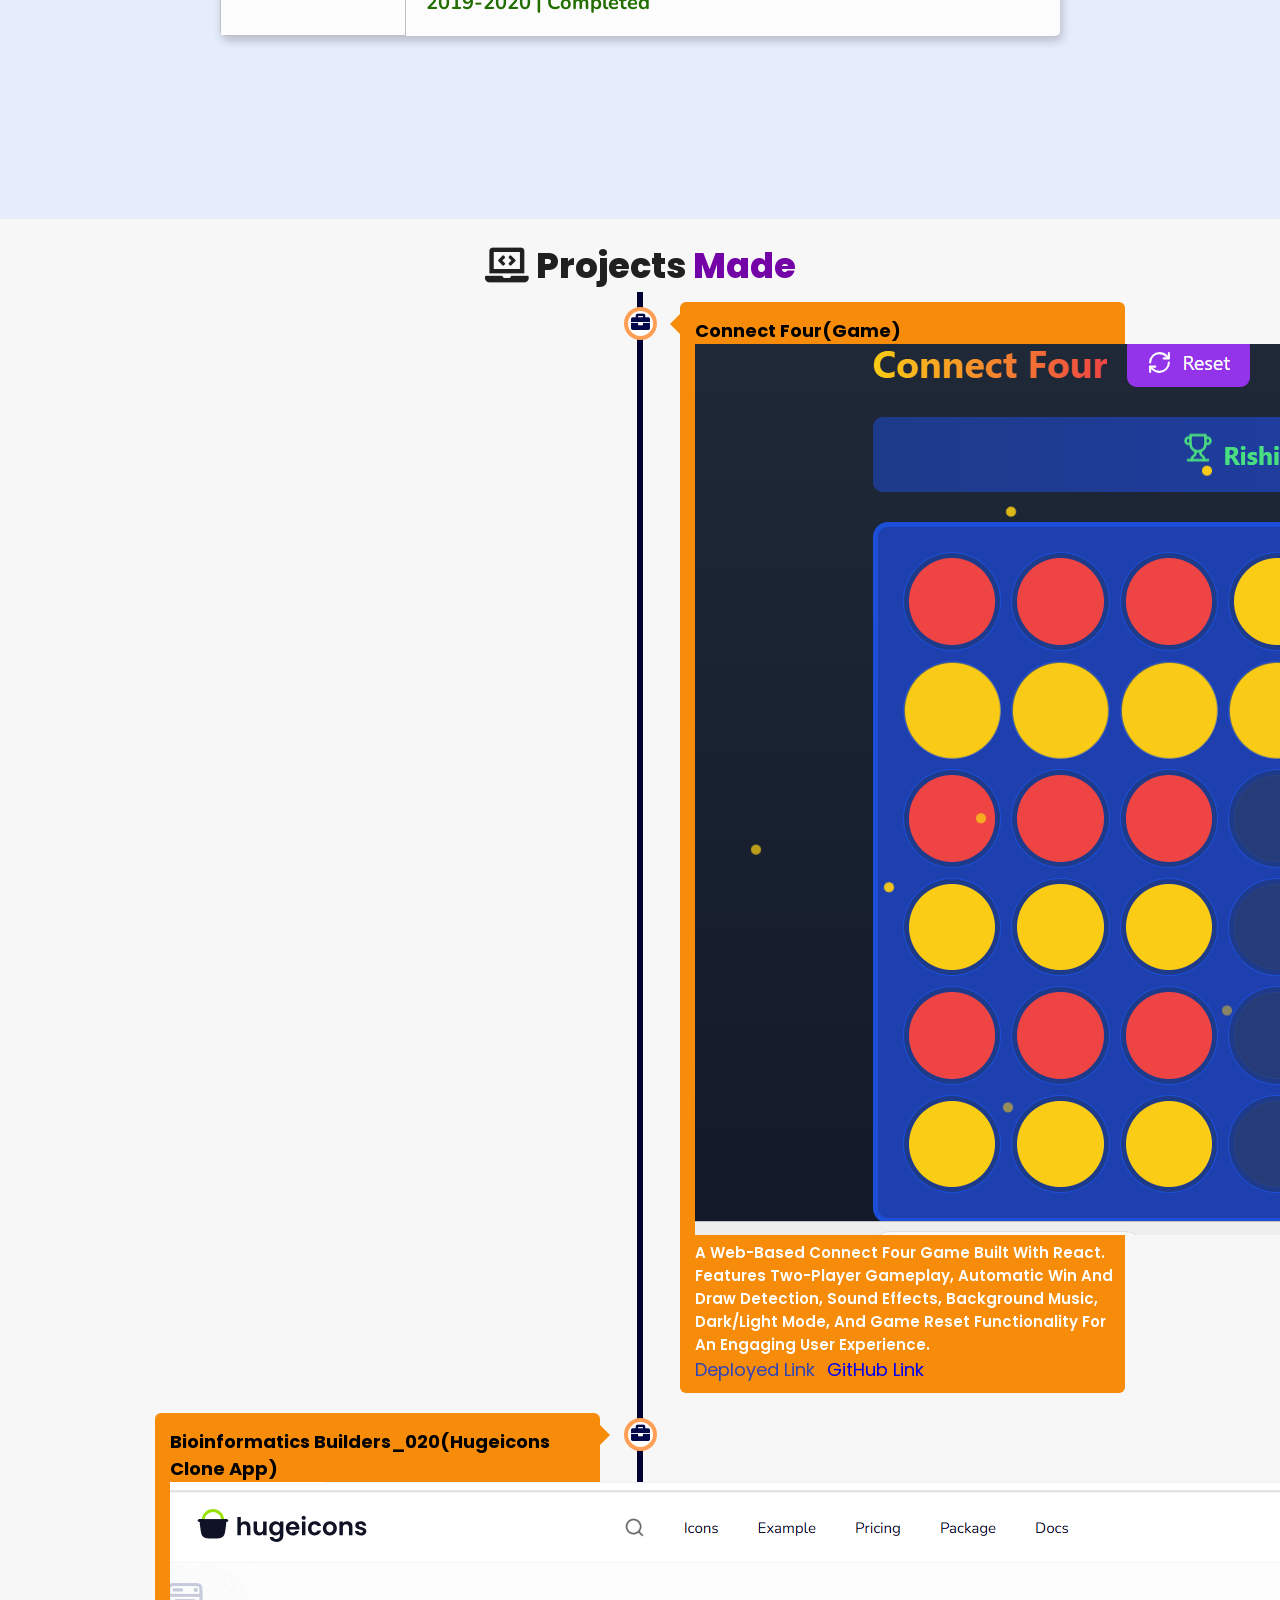
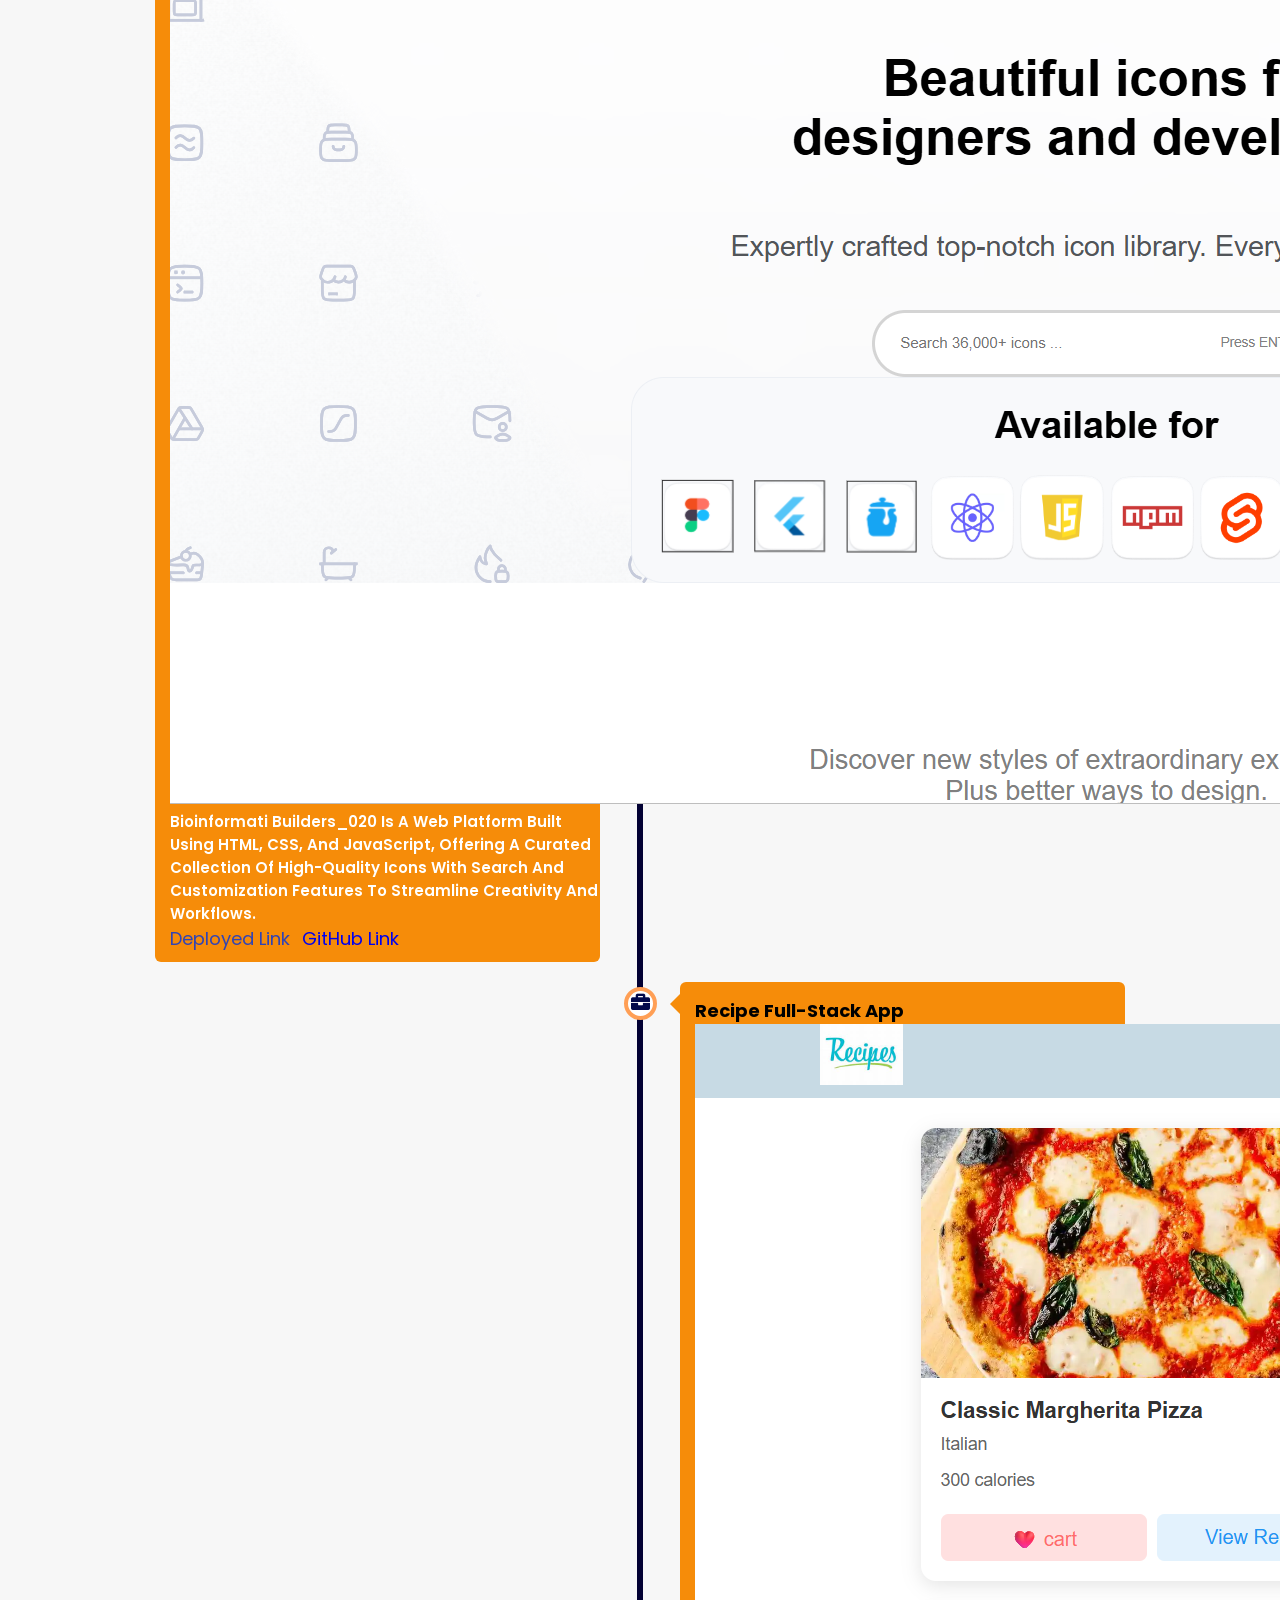
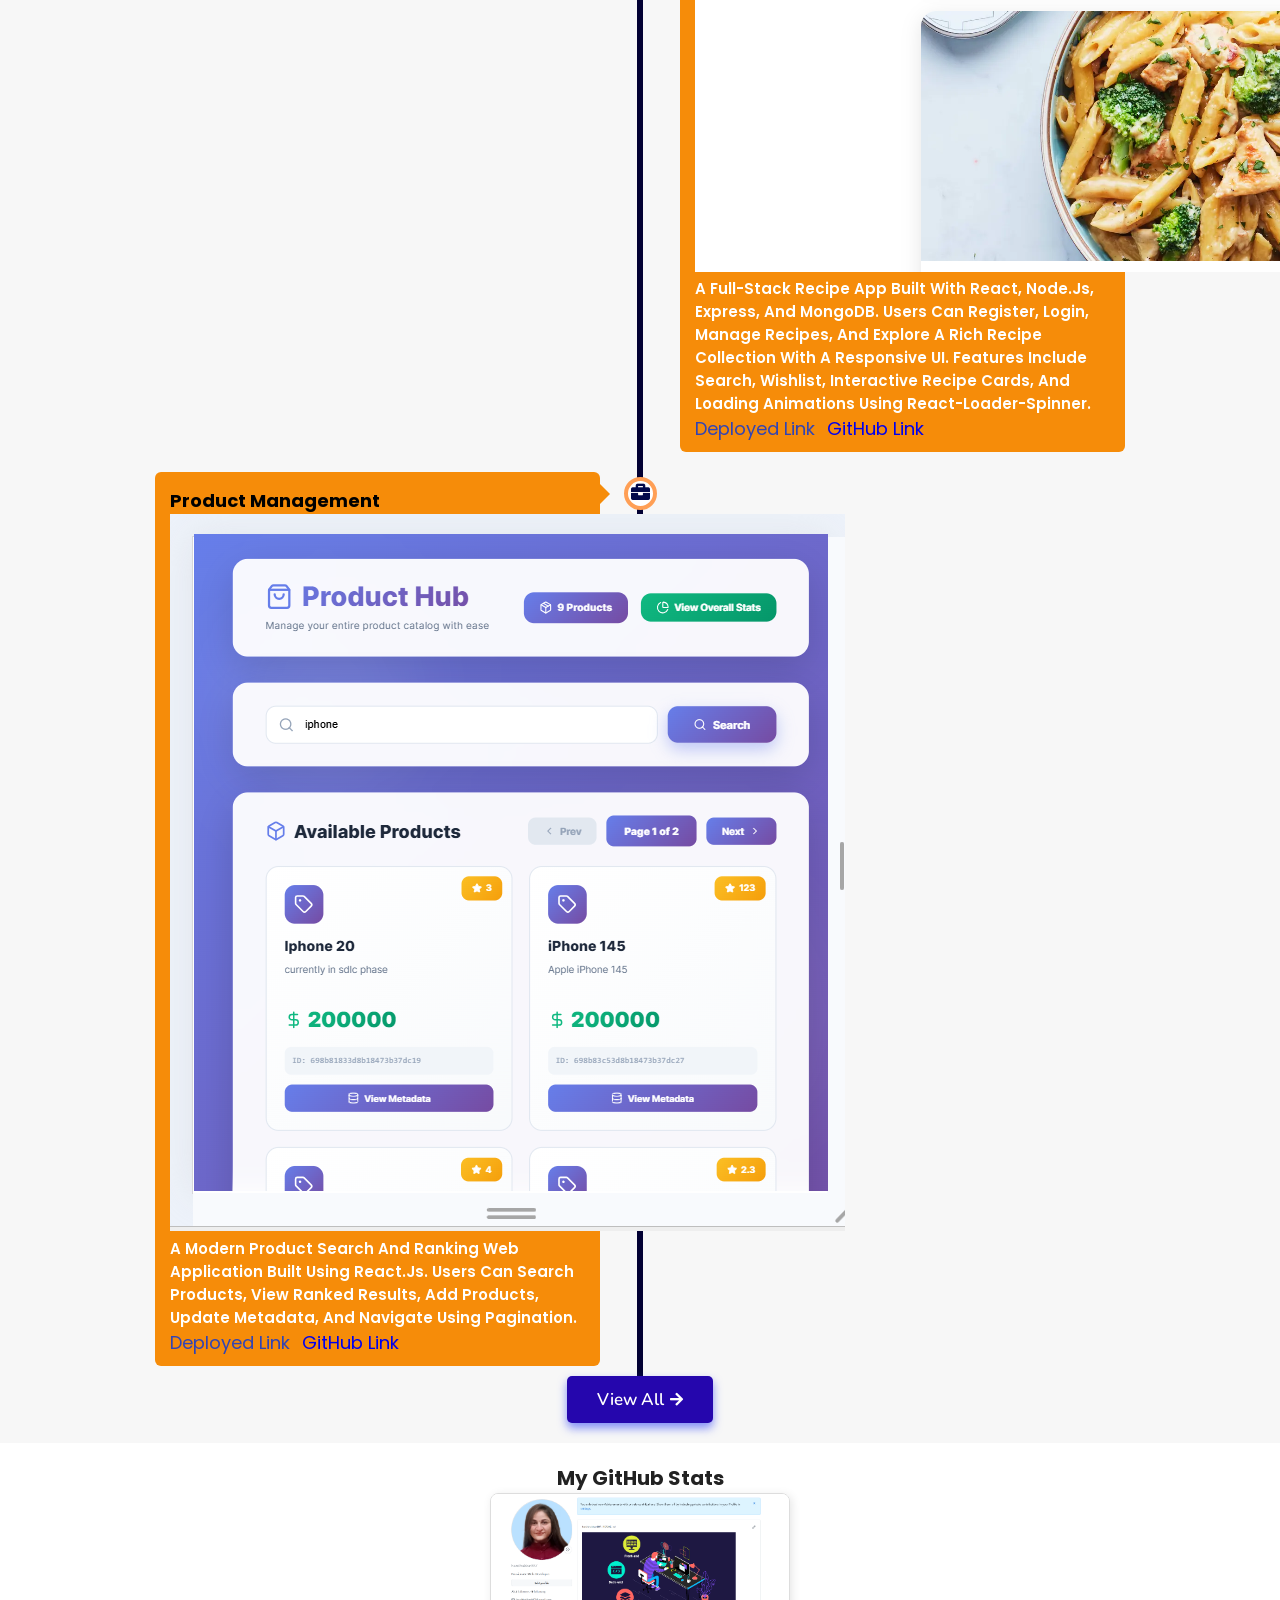
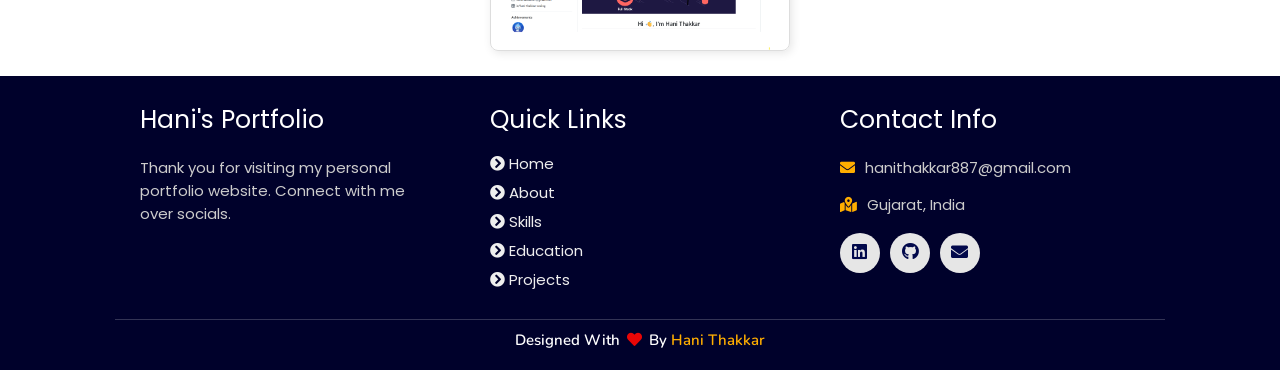
==== commit 706e7687: "Update index.html" ====
--- a/index.html
+++ b/index.html
@@ -116,11 +116,15 @@
     <!-- <a href="#about" class="btn"><span>About Me</span>
      <i class="fas fa-arrow-circle-down"></i>
      </a> -->
-<a
+<!-- <a
   href="https://drive.google.com/uc?export=download&id=1FKOE-YZxPHnii_GoGurIw9ZRxdlHC3jR"
   class="btn"
   target="_blank"
   >
+  <span>Resume</span>
+</a> -->
+
+ <a href="#" class="btn" onclick="openResume(event)">
   <span>Resume</span>
 </a>
     <div class="socials">
